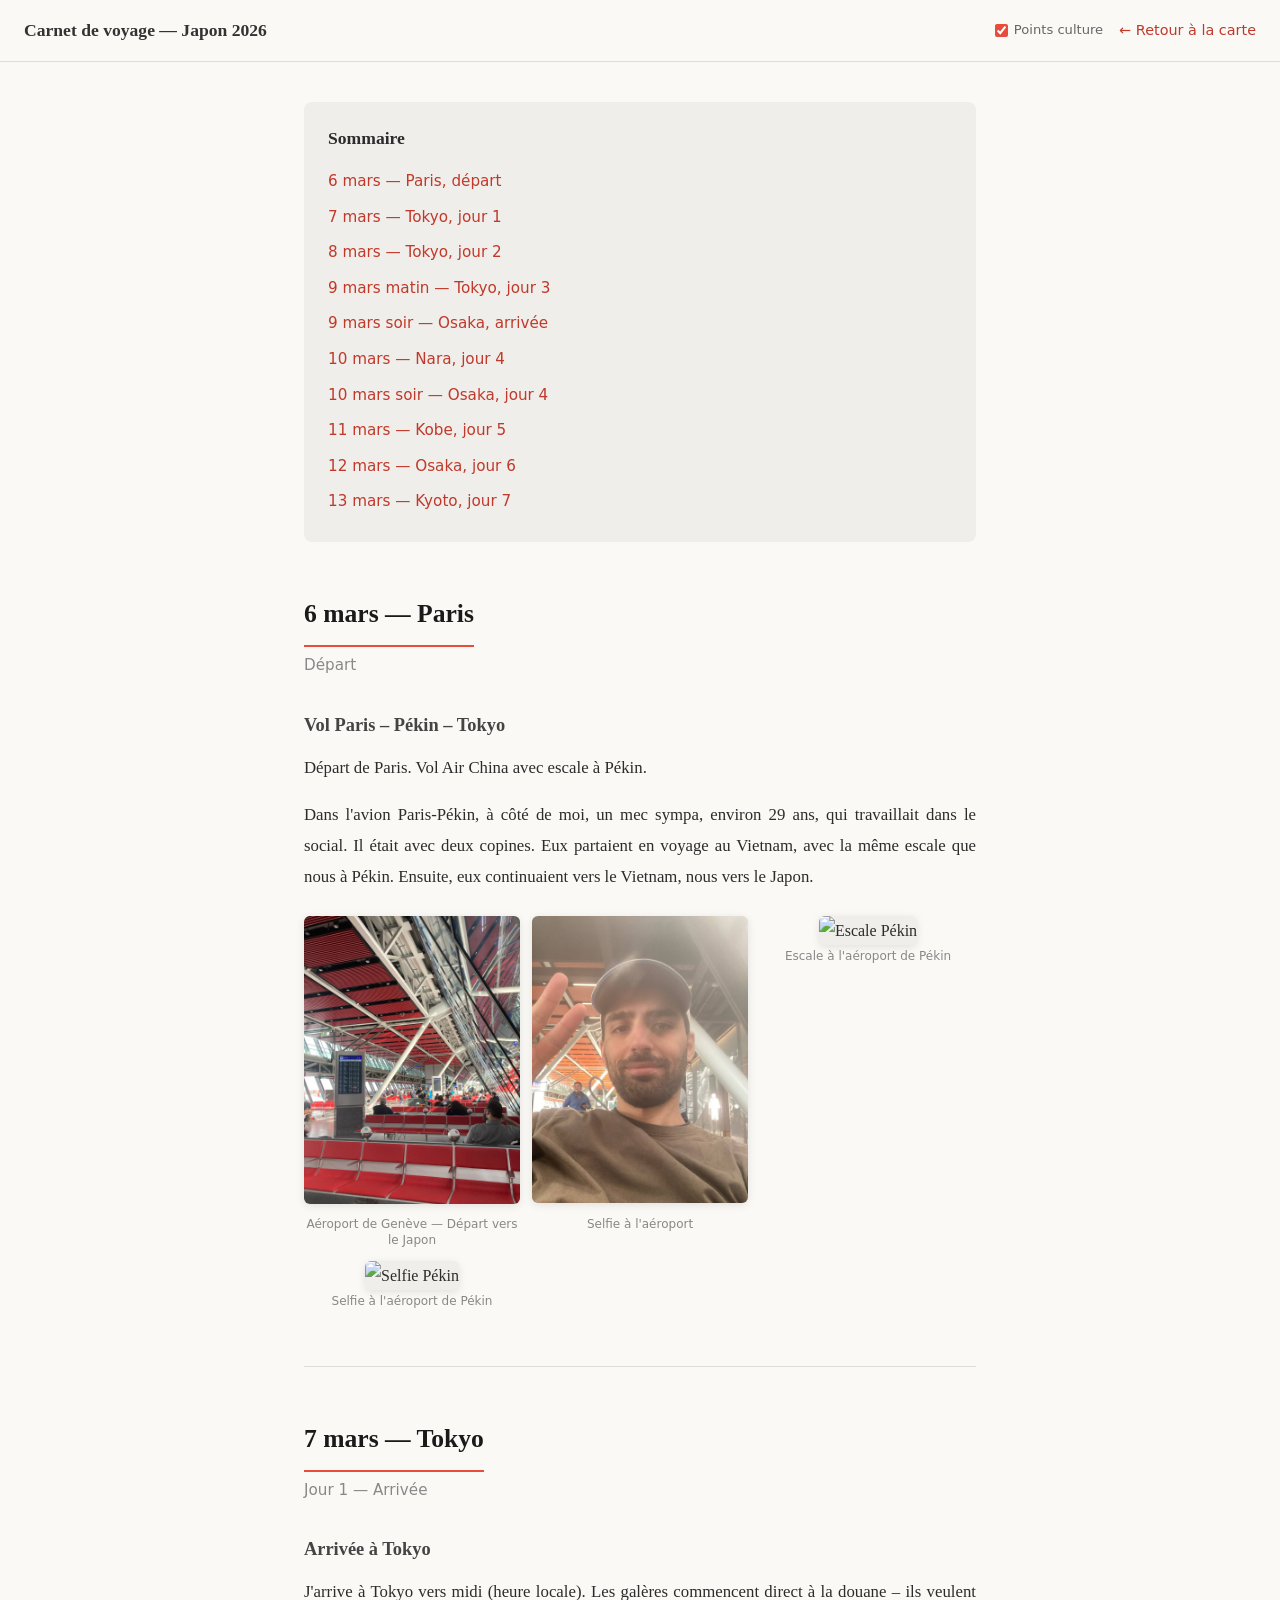
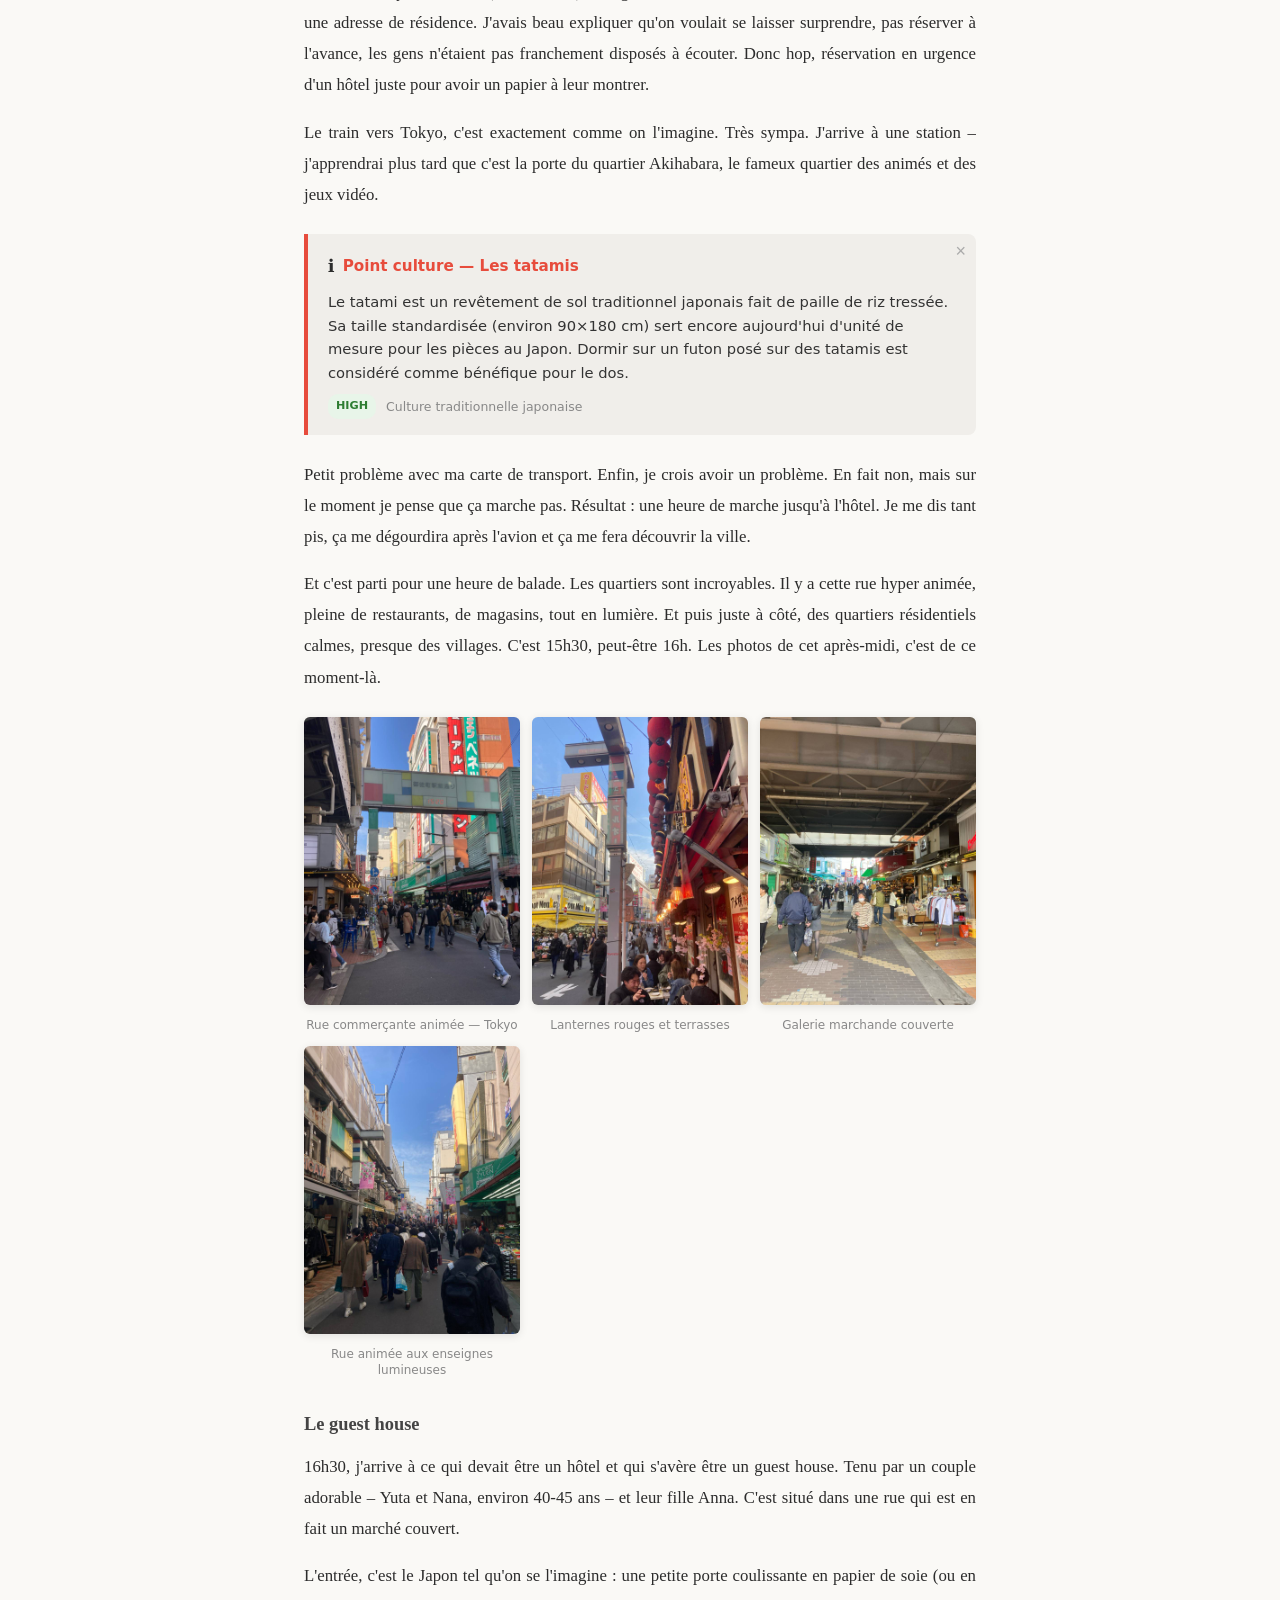
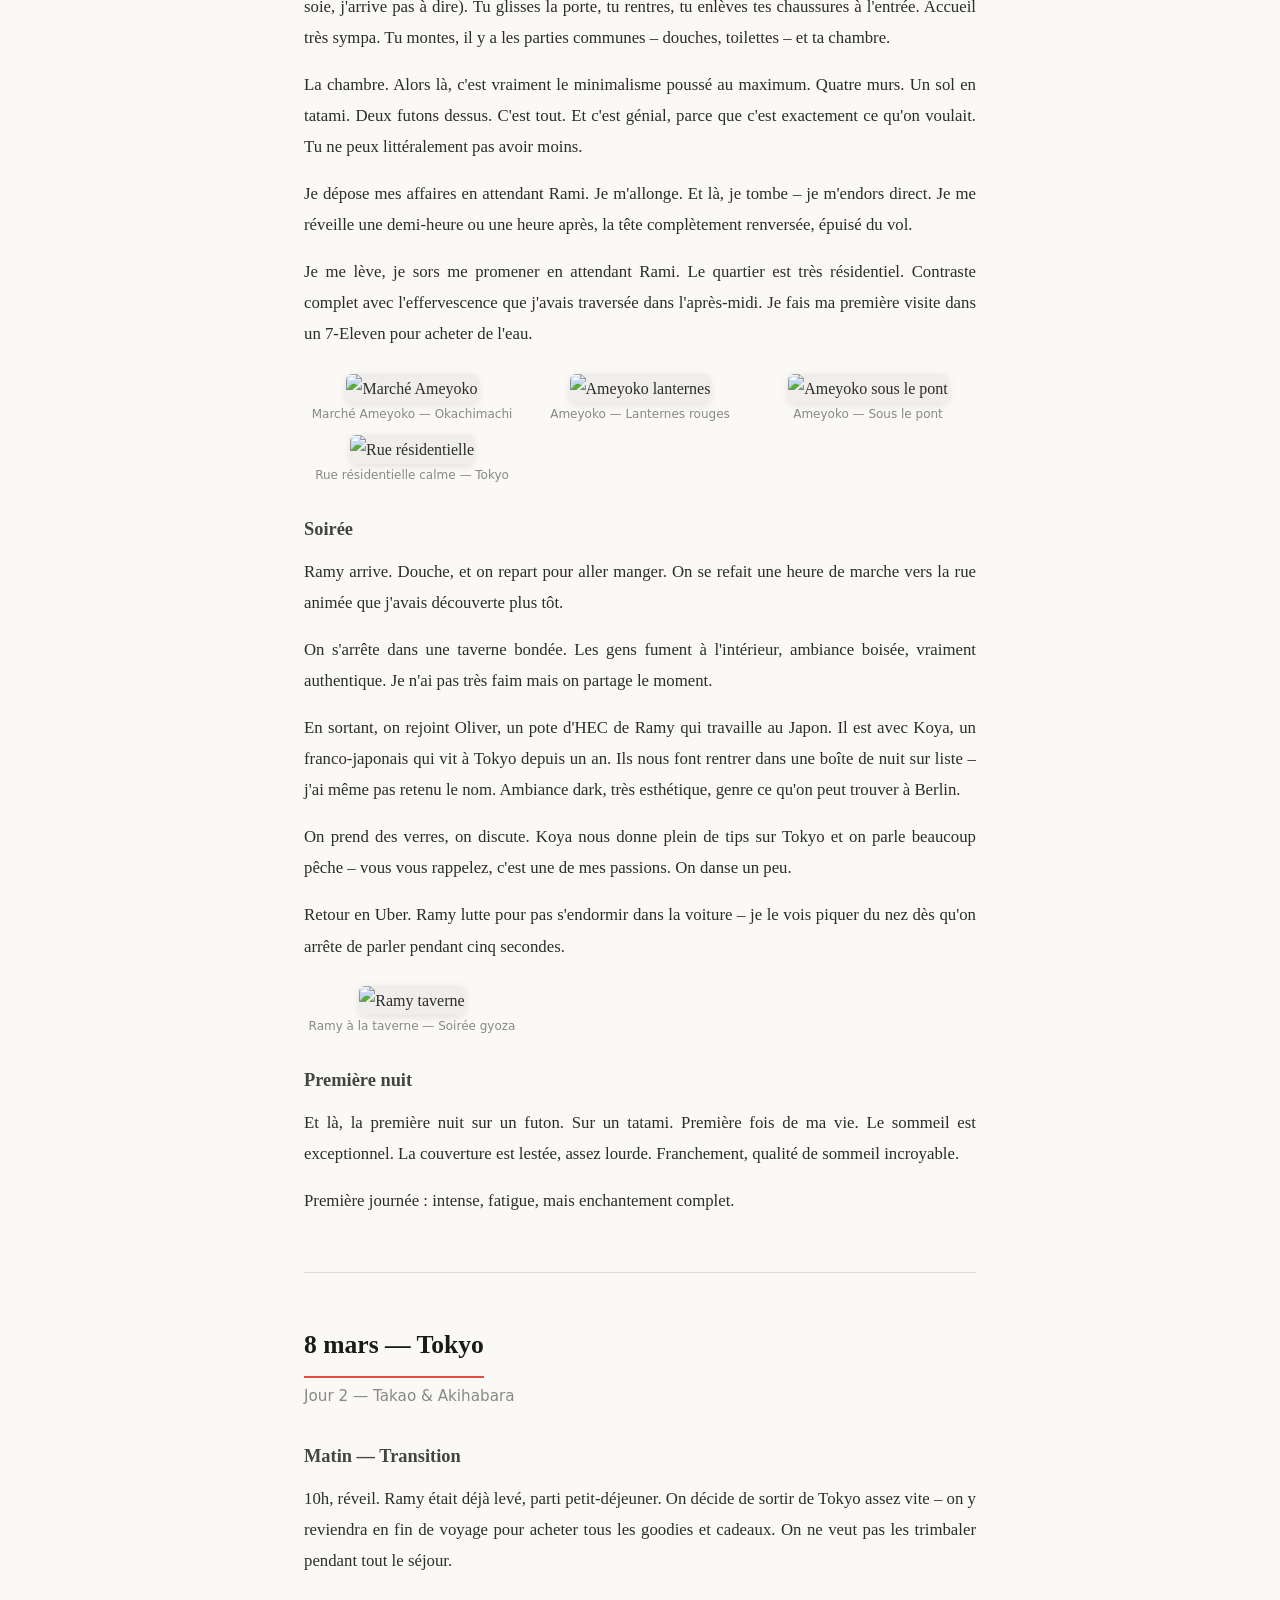
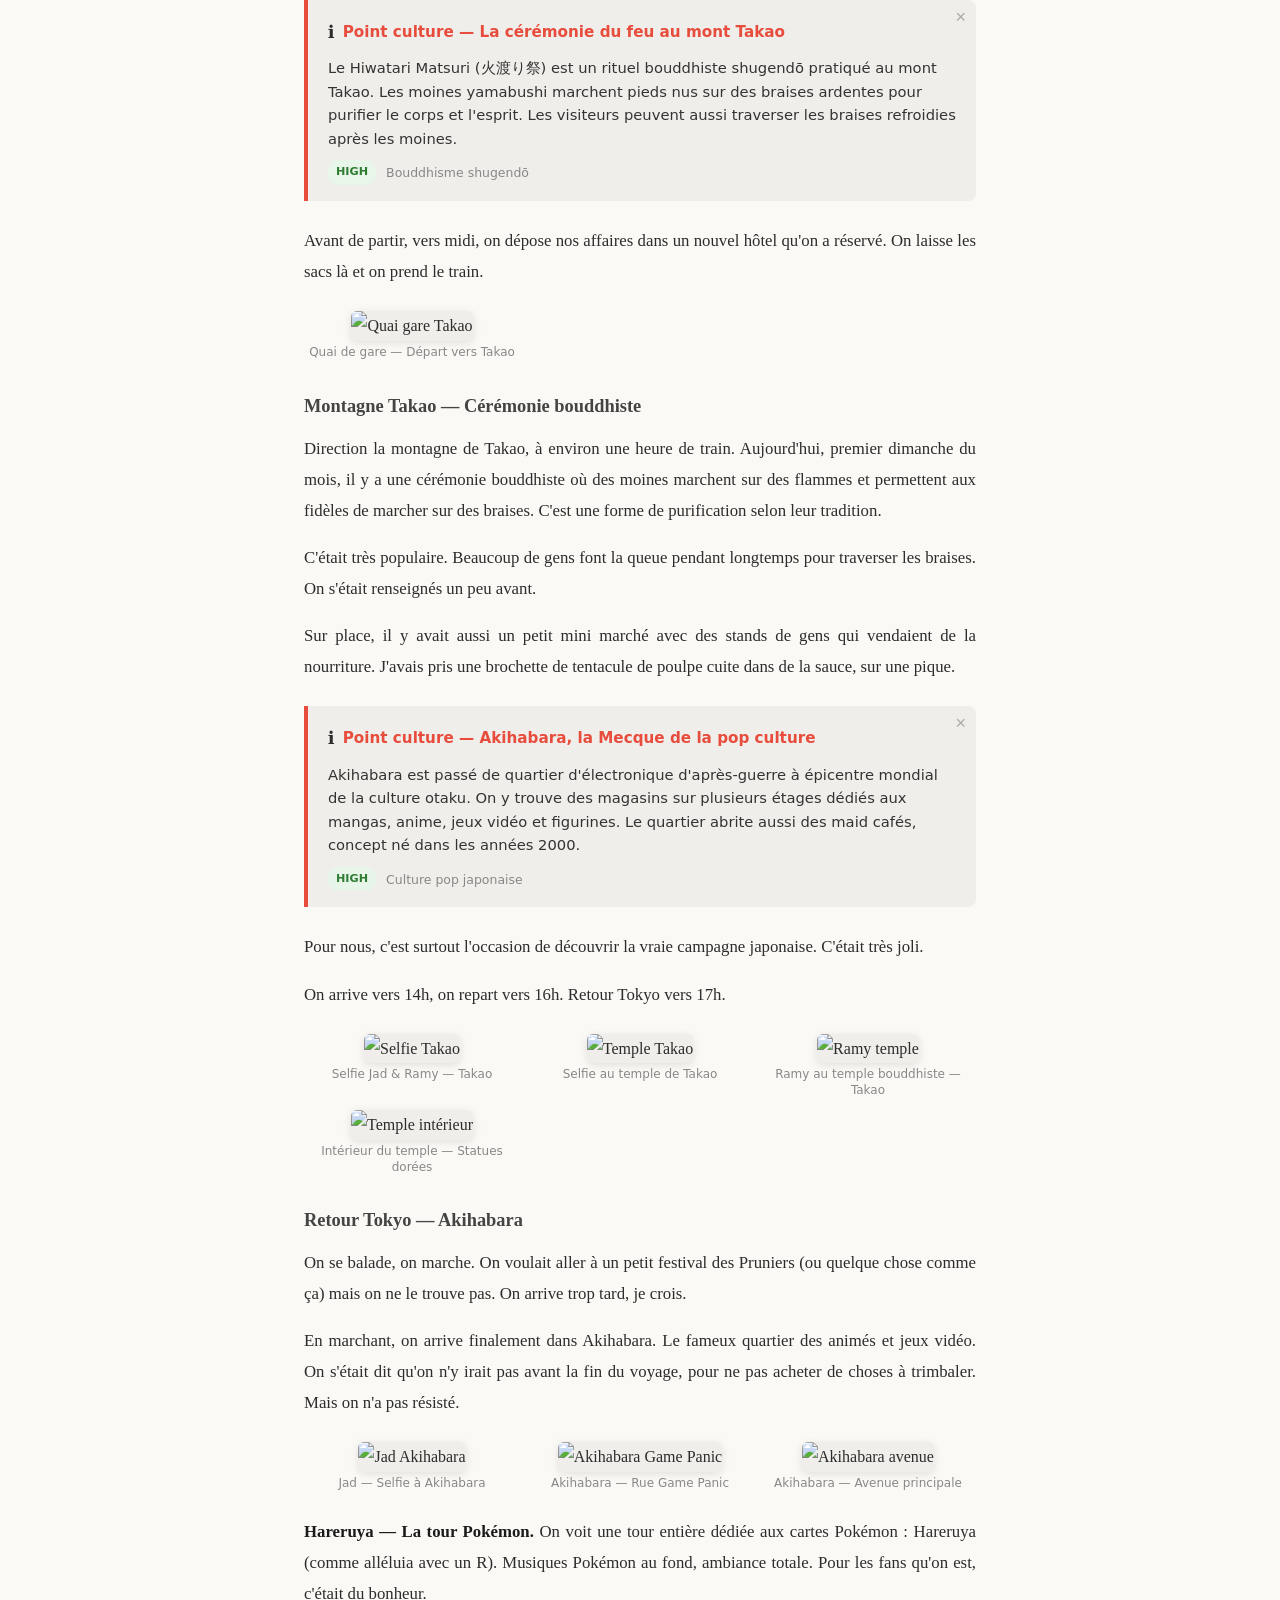
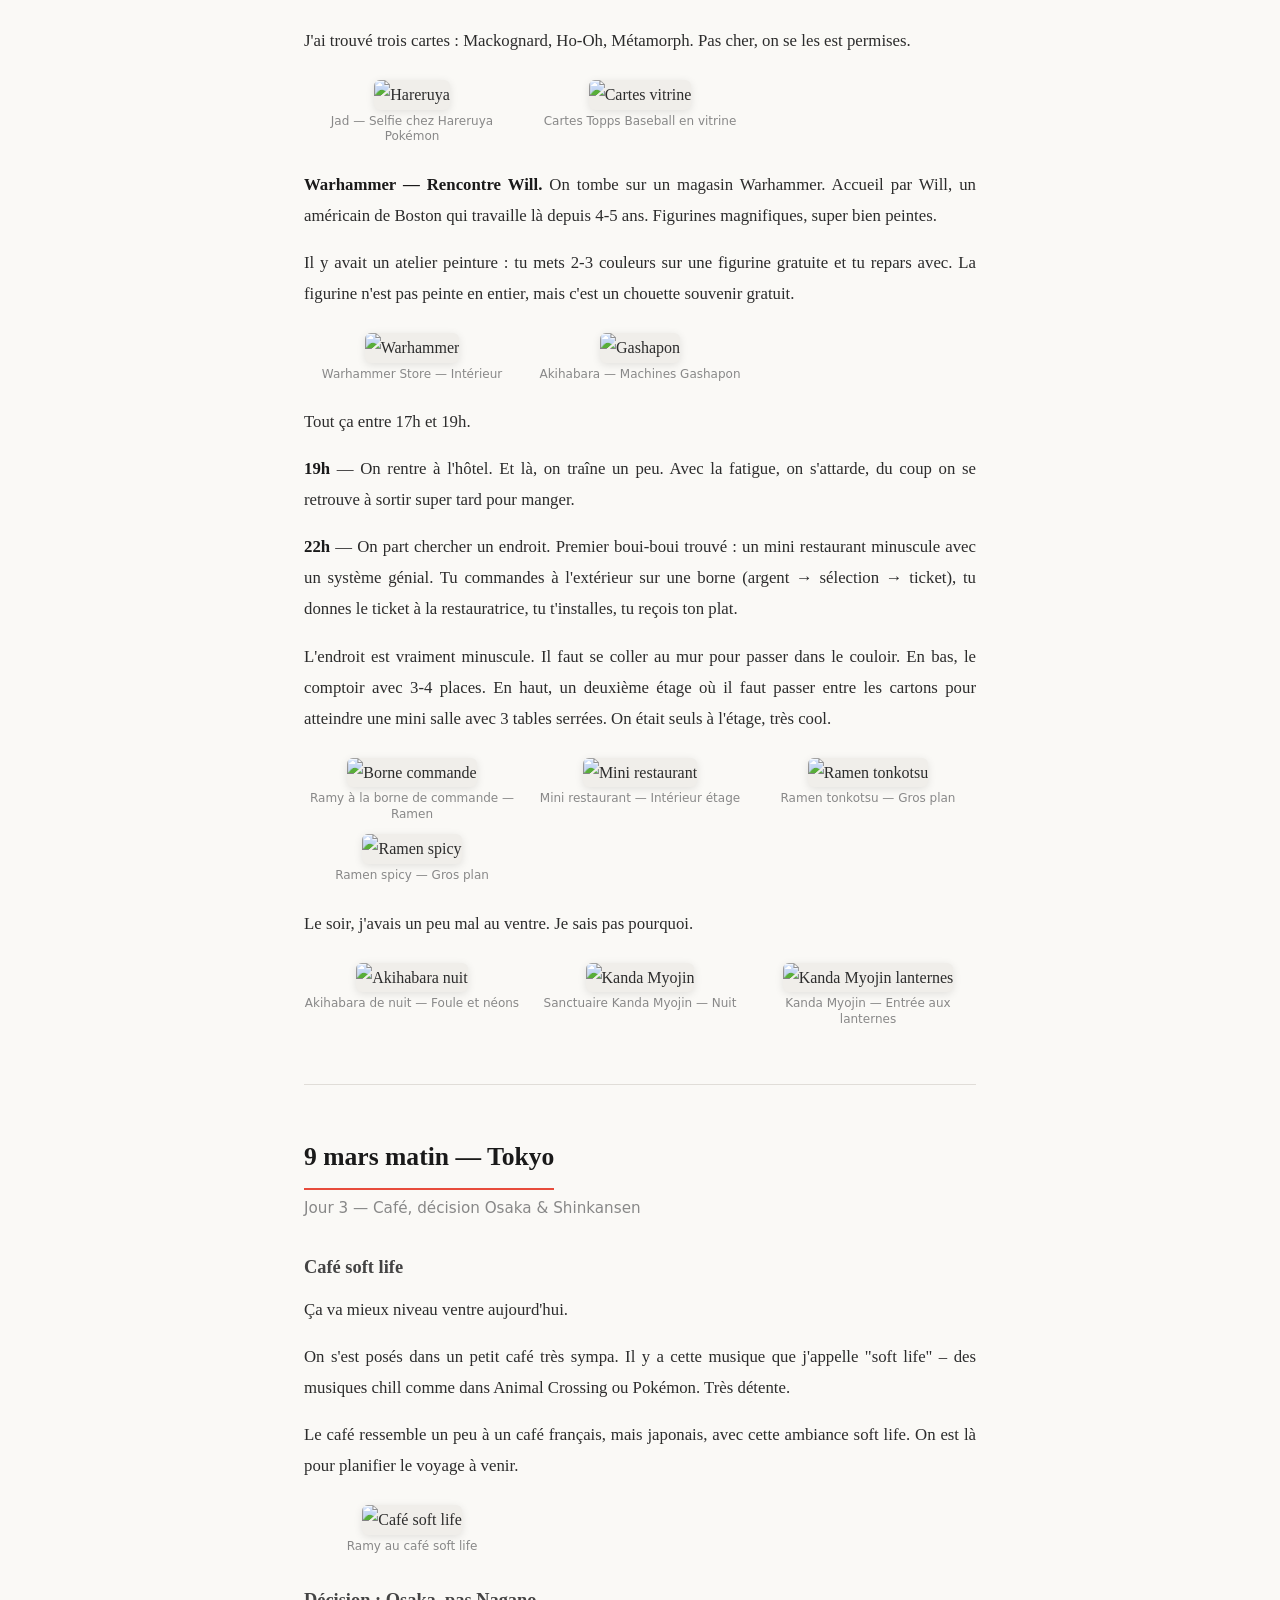
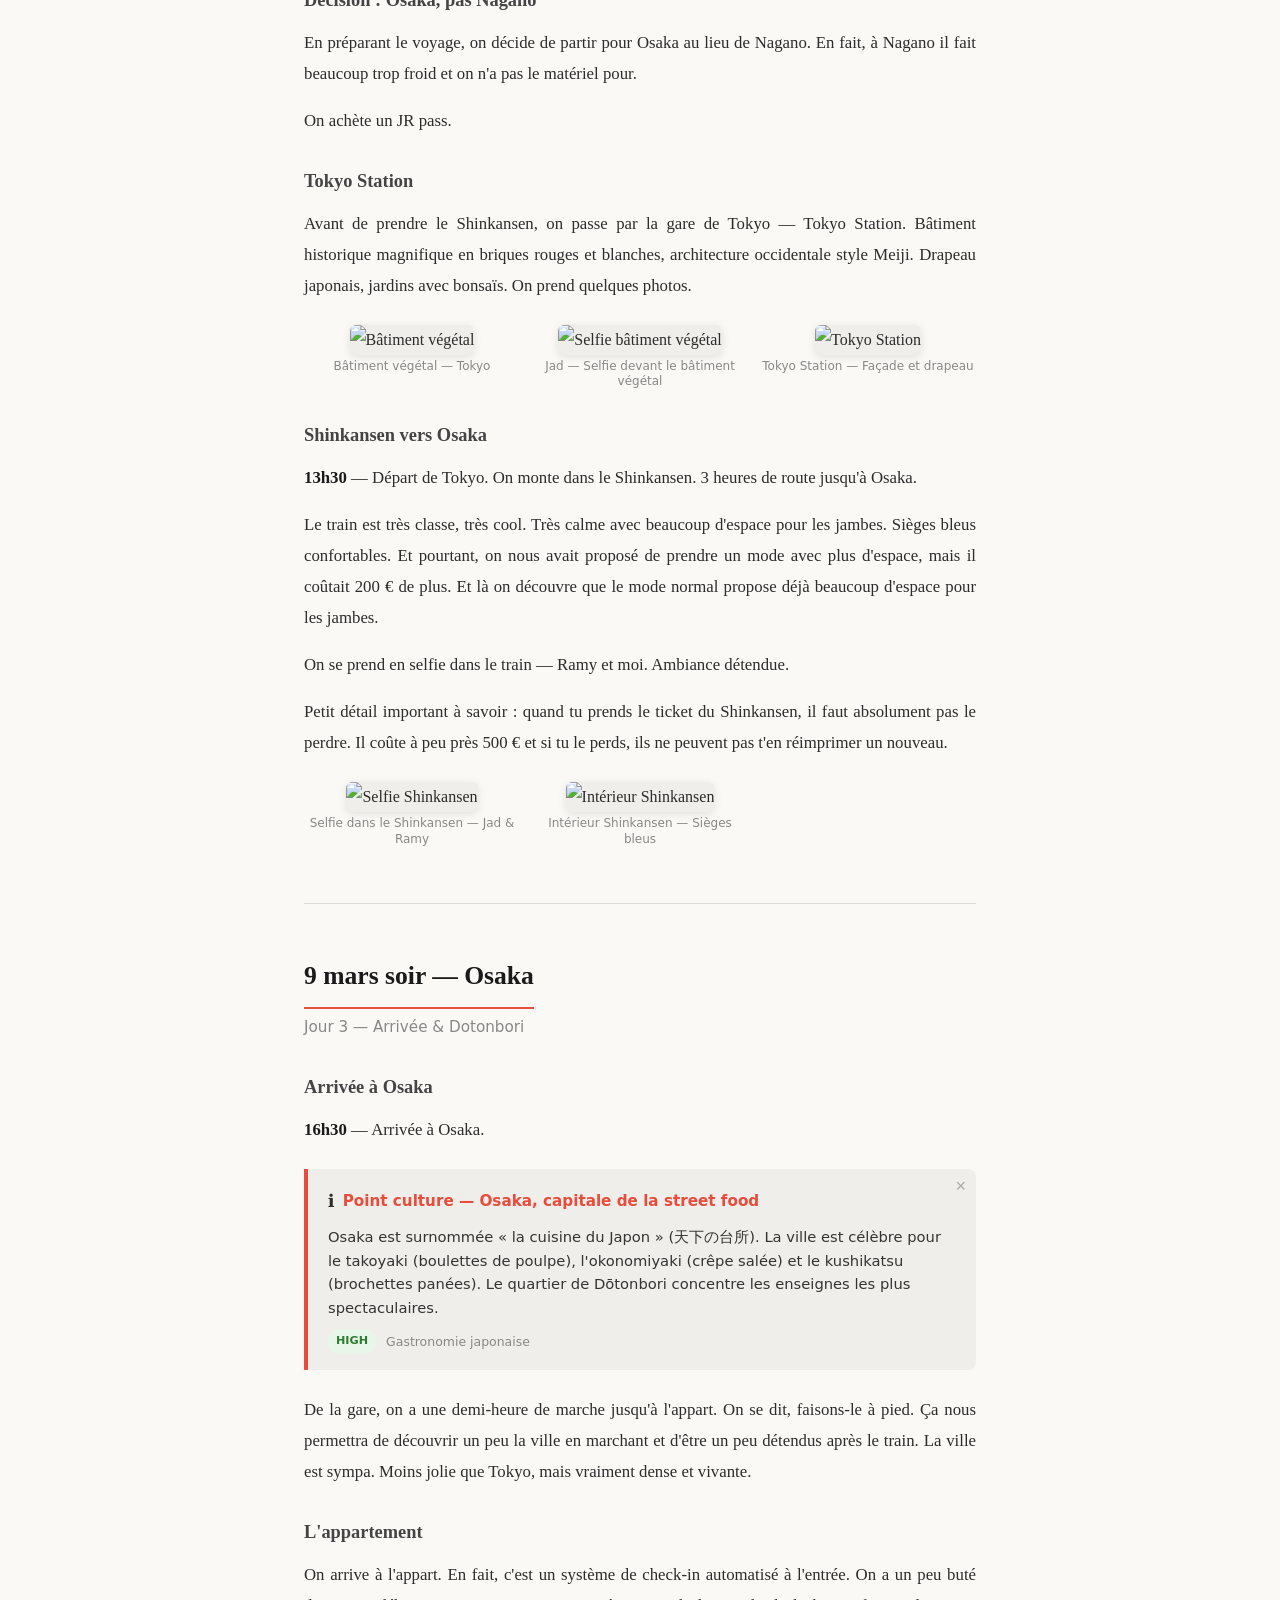
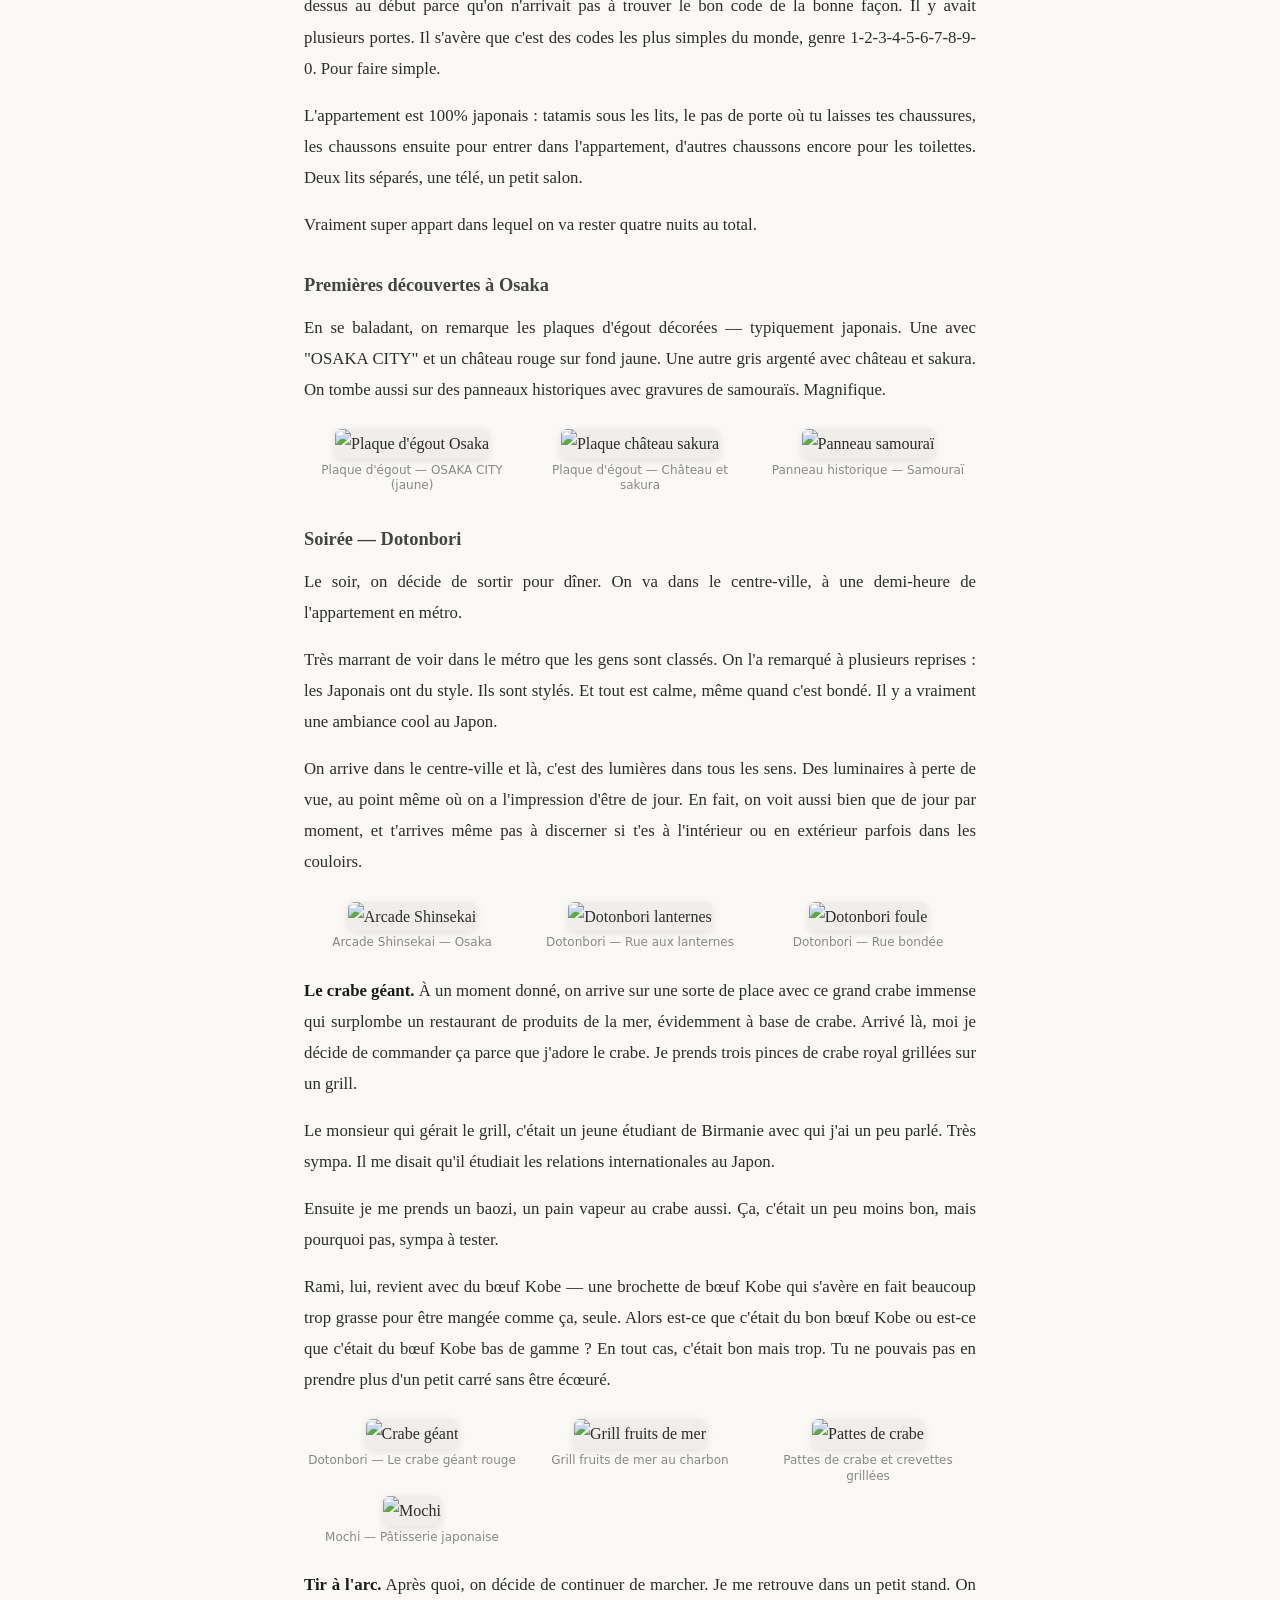
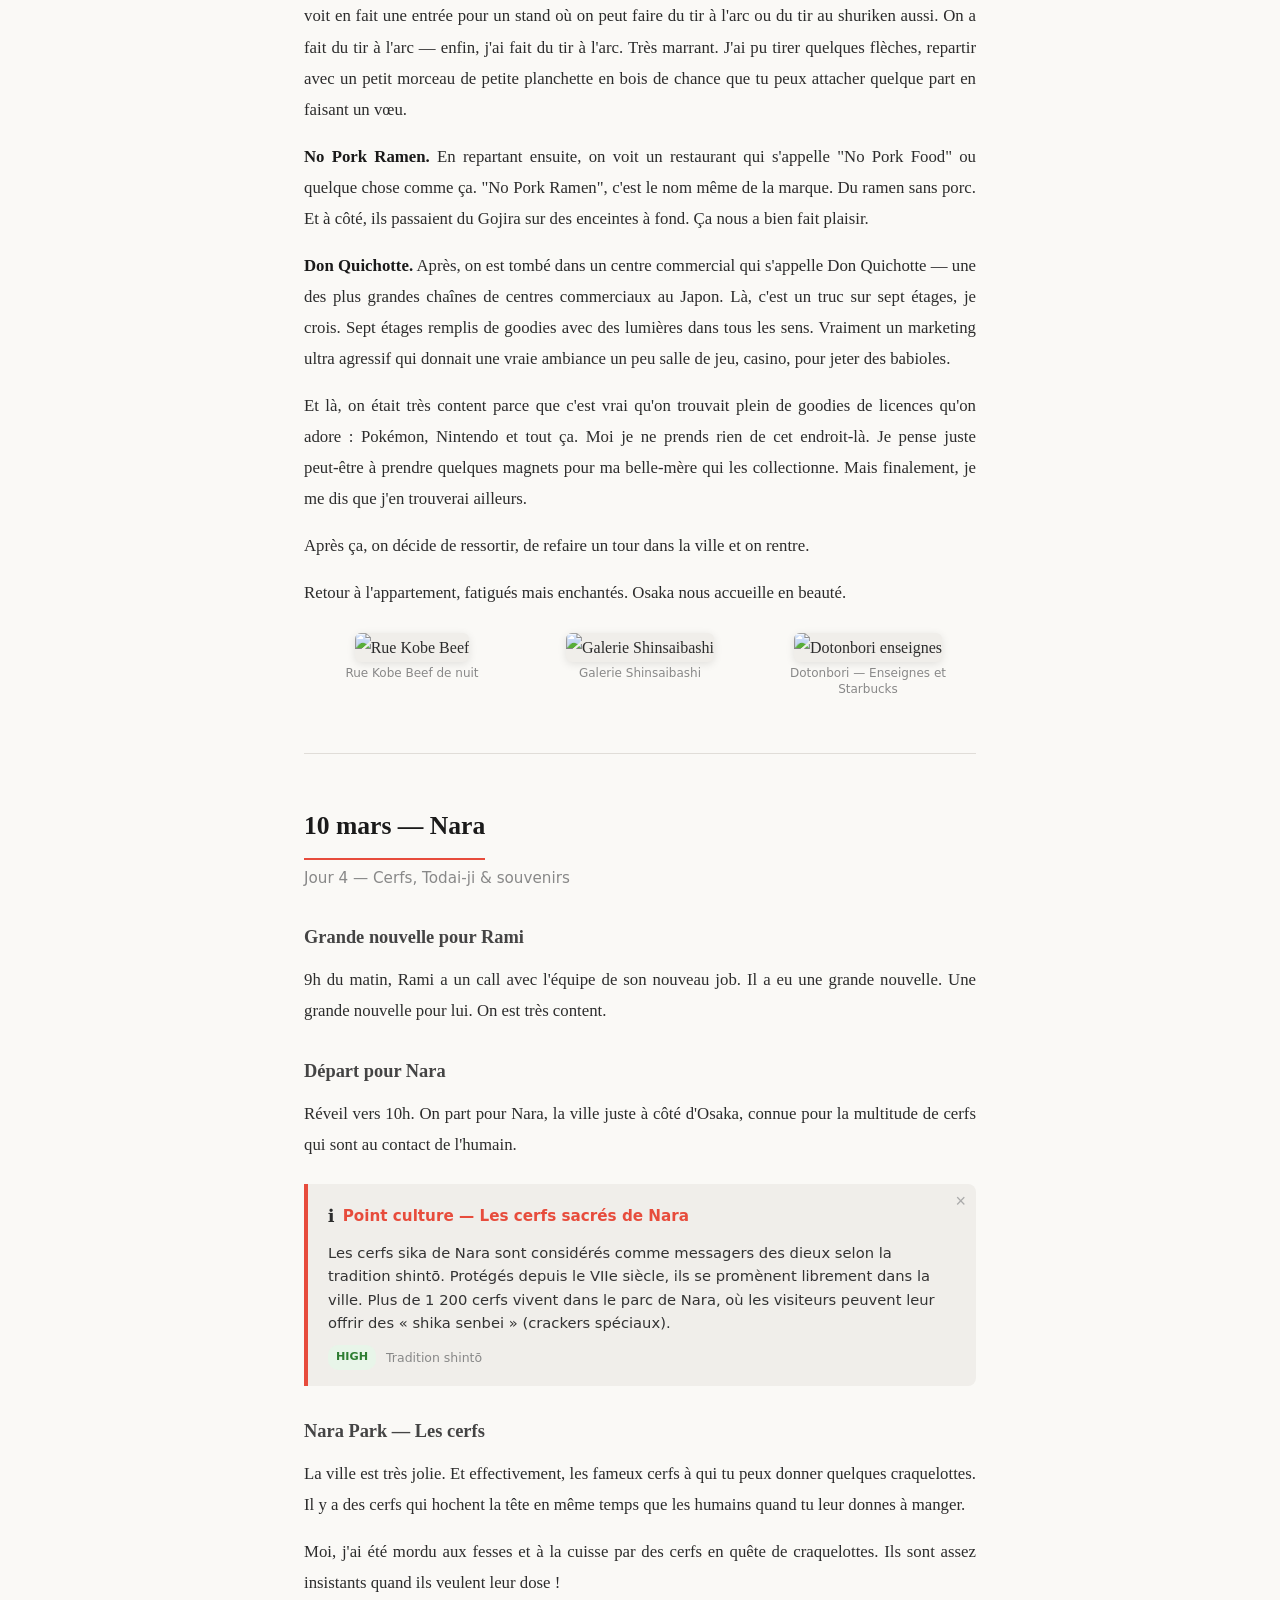
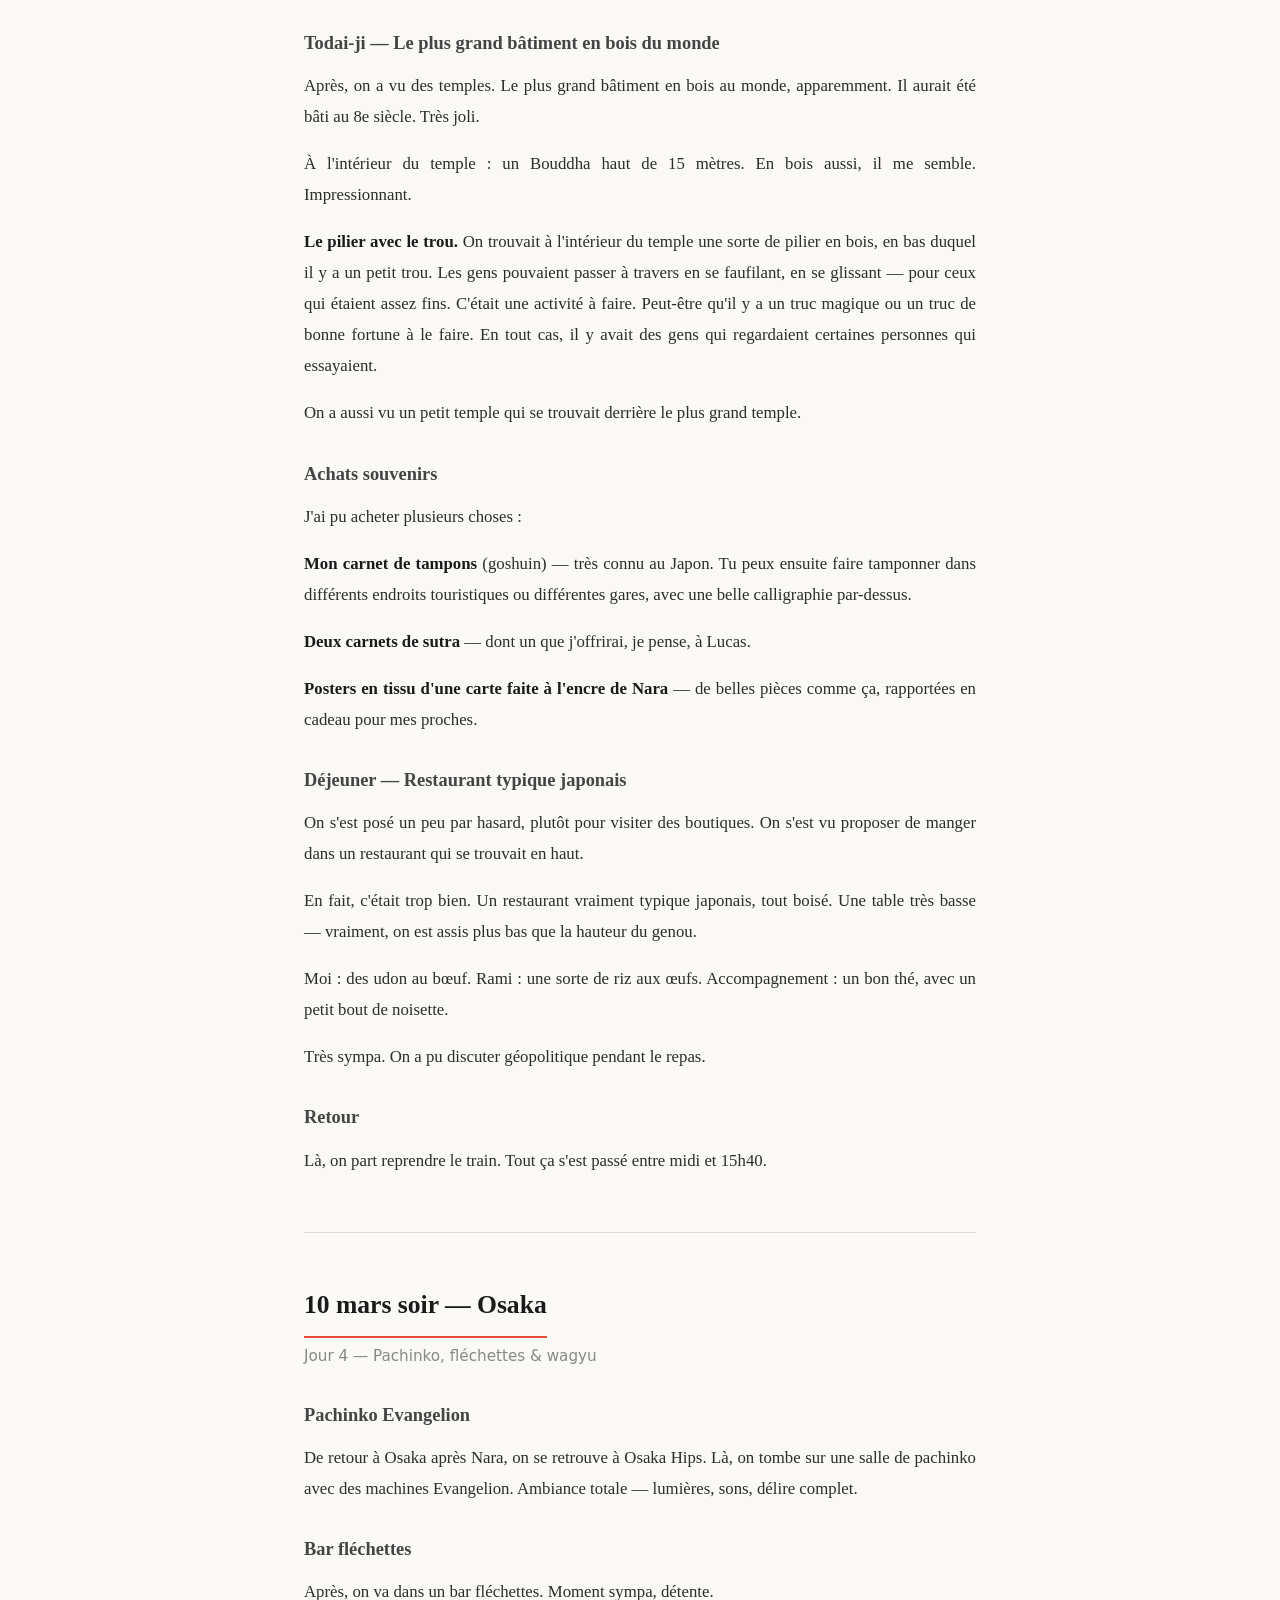
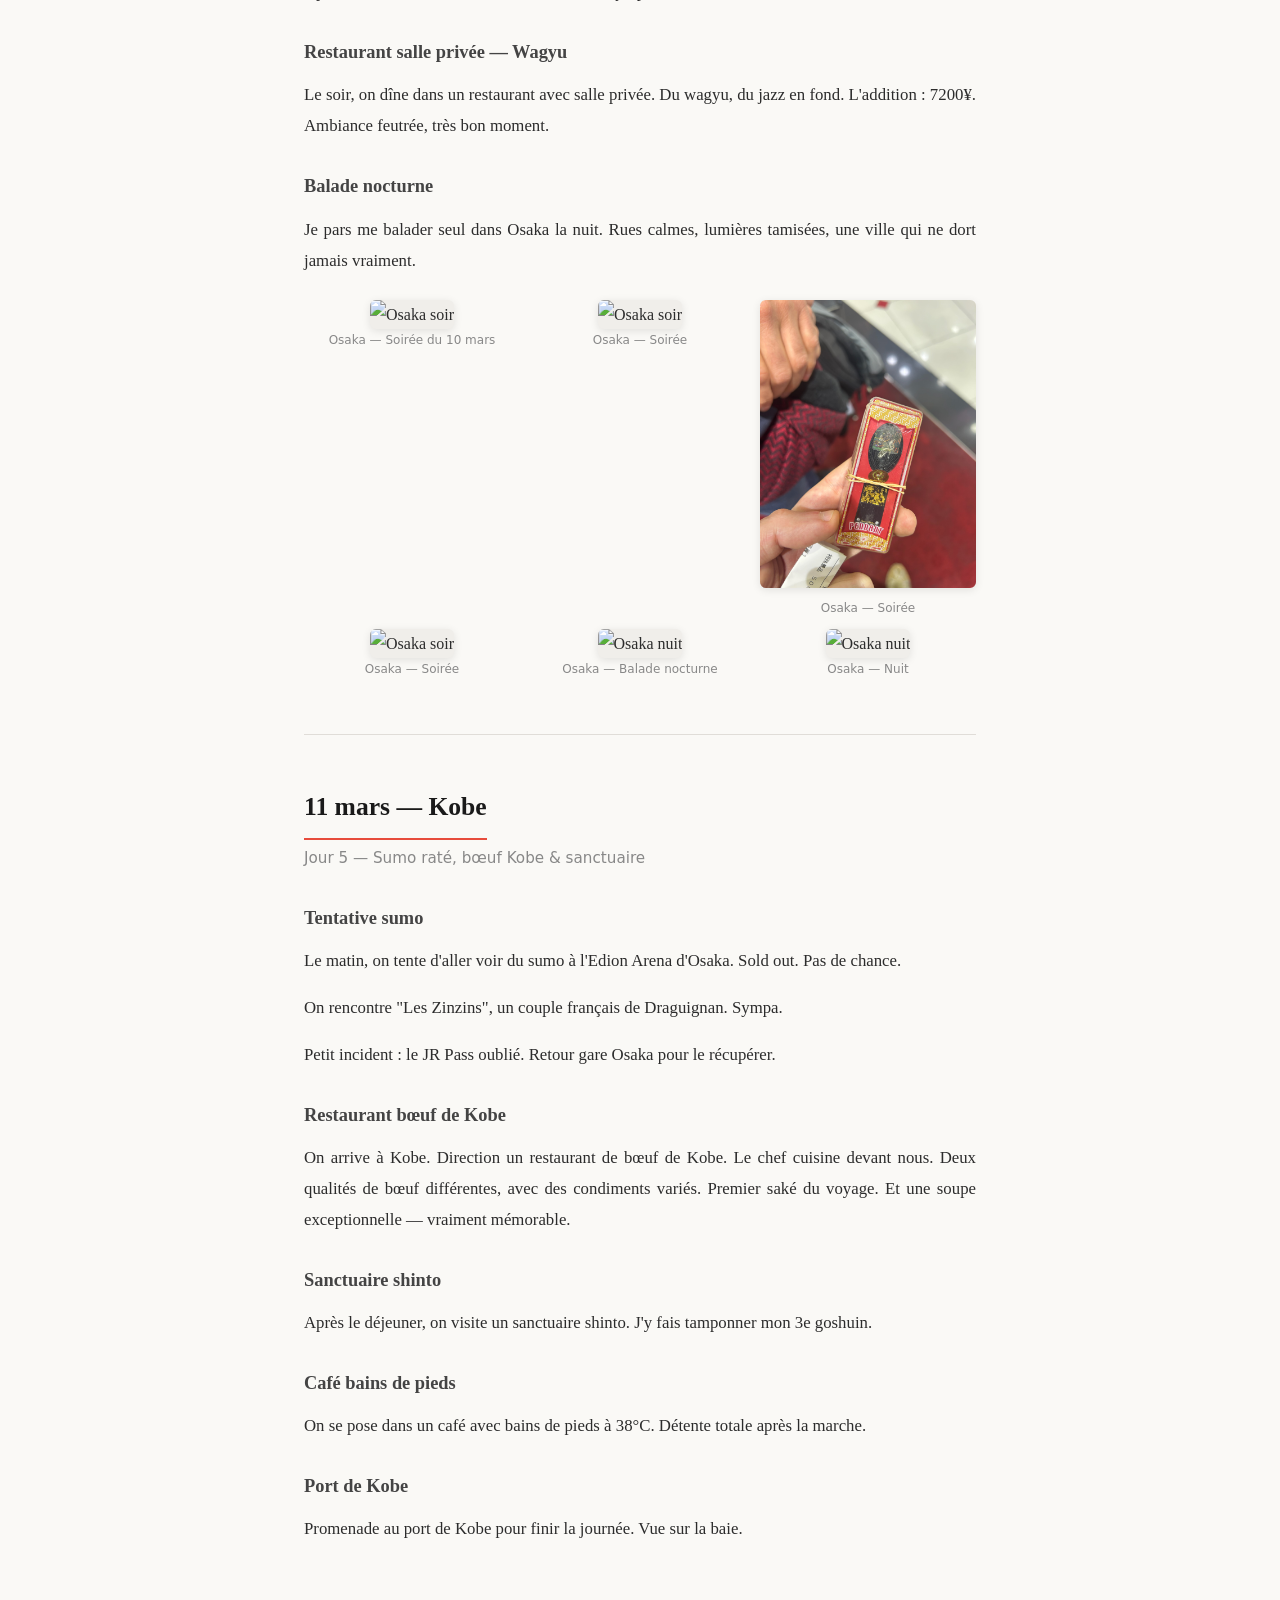
==== journal.html @ 0fc1a830 "update carte - jours 6-7 (Osaka château, Kyoto)" ====
<!DOCTYPE html>
<html lang="fr">
<head>
  <meta charset="UTF-8">
  <meta name="viewport" content="width=device-width, initial-scale=1.0">
  <title>Récit complet — Japon 2026</title>
  <link rel="stylesheet" href="journal.css" />
</head>
<body>

  <header class="journal-header">
    <h1>Carnet de voyage — Japon 2026</h1>
    <div style="display:flex;align-items:center;gap:16px;">
      <label class="culture-toggle">
        <input type="checkbox" id="culture-toggle" checked>
        Points culture
      </label>
      <a href="index.html">&larr; Retour à la carte</a>
    </div>
  </header>

  <main class="journal-main">

    <nav class="journal-toc">
      <h2>Sommaire</h2>
      <ul>
        <li><a href="#jour-0-paris">6 mars — Paris, départ</a></li>
        <li><a href="#jour-1-tokyo">7 mars — Tokyo, jour 1</a></li>
        <li><a href="#jour-2-tokyo">8 mars — Tokyo, jour 2</a></li>
        <li><a href="#jour-3-matin-tokyo">9 mars matin — Tokyo, jour 3</a></li>
        <li><a href="#jour-3-soir-osaka">9 mars soir — Osaka, arrivée</a></li>
        <li><a href="#jour-4-nara">10 mars — Nara, jour 4</a></li>
        <li><a href="#jour-4-soir-osaka">10 mars soir — Osaka, jour 4</a></li>
        <li><a href="#jour-5-kobe">11 mars — Kobe, jour 5</a></li>
        <li><a href="#jour-6-osaka">12 mars — Osaka, jour 6</a></li>
        <li><a href="#jour-7-kyoto">13 mars — Kyoto, jour 7</a></li>
      </ul>
    </nav>

    <!-- JOUR 0 — PARIS -->
    <section id="jour-0-paris" class="journal-section">
      <h2>6 mars — Paris</h2>
      <p class="section-subtitle">Départ</p>

      <h3>Vol Paris – Pékin – Tokyo</h3>
      <p>Départ de Paris. Vol Air China avec escale à Pékin.</p>
      <p>Dans l'avion Paris-Pékin, à côté de moi, un mec sympa, environ 29 ans, qui travaillait dans le social. Il était avec deux copines. Eux partaient en voyage au Vietnam, avec la même escale que nous à Pékin. Ensuite, eux continuaient vers le Vietnam, nous vers le Japon.</p>
      <div class="photo-grid">

      <figure class="journal-photo">
        <img src="photos/2026-03-06_10h10_aeroport-geneve-depart.jpg" alt="Aéroport de Genève — Départ">
        <figcaption>Aéroport de Genève — Départ vers le Japon</figcaption>
      </figure>
      <figure class="journal-photo">
        <img src="photos/2026-03-06_10h11_selfie-aeroport.jpg" alt="Selfie aéroport">
        <figcaption>Selfie à l'aéroport</figcaption>
      </figure>
      <figure class="journal-photo">
        <img src="photos/2026-03-06_15h00_aeroport-escale-pekin.jpg" alt="Escale Pékin">
        <figcaption>Escale à l'aéroport de Pékin</figcaption>
      </figure>
      <figure class="journal-photo">
        <img src="photos/2026-03-06_15h01_selfie-aeroport-pekin.jpg" alt="Selfie Pékin">
        <figcaption>Selfie à l'aéroport de Pékin</figcaption>
      </figure>
      </div>
    </section>

    <hr class="journal-separator">

    <!-- JOUR 1 — TOKYO -->
    <section id="jour-1-tokyo" class="journal-section">
      <h2>7 mars — Tokyo</h2>
      <p class="section-subtitle">Jour 1 — Arrivée</p>

      <h3>Arrivée à Tokyo</h3>
      <p>J'arrive à Tokyo vers midi (heure locale). Les galères commencent direct à la douane – ils veulent une adresse de résidence. J'avais beau expliquer qu'on voulait se laisser surprendre, pas réserver à l'avance, les gens n'étaient pas franchement disposés à écouter. Donc hop, réservation en urgence d'un hôtel juste pour avoir un papier à leur montrer.</p>
      <p>Le train vers Tokyo, c'est exactement comme on l'imagine. Très sympa. J'arrive à une station – j'apprendrai plus tard que c'est la porte du quartier Akihabara, le fameux quartier des animés et des jeux vidéo.</p>
      <p>Petit problème avec ma carte de transport. Enfin, je crois avoir un problème. En fait non, mais sur le moment je pense que ça marche pas. Résultat : une heure de marche jusqu'à l'hôtel. Je me dis tant pis, ça me dégourdira après l'avion et ça me fera découvrir la ville.</p>
      <p>Et c'est parti pour une heure de balade. Les quartiers sont incroyables. Il y a cette rue hyper animée, pleine de restaurants, de magasins, tout en lumière. Et puis juste à côté, des quartiers résidentiels calmes, presque des villages. C'est 15h30, peut-être 16h. Les photos de cet après-midi, c'est de ce moment-là.</p>
      <div class="photo-grid">

      <figure class="journal-photo">
        <img src="photos/2026-03-07_14h00_rue-commercante-tokyo.jpg" alt="Rue commerçante Tokyo">
        <figcaption>Rue commerçante animée — Tokyo</figcaption>
      </figure>
      <figure class="journal-photo">
        <img src="photos/2026-03-07_14h01_lanternes-rouges-terrasses.jpg" alt="Lanternes rouges">
        <figcaption>Lanternes rouges et terrasses</figcaption>
      </figure>
      <figure class="journal-photo">
        <img src="photos/2026-03-07_14h02_galerie-marchande-couverte.jpg" alt="Galerie marchande">
        <figcaption>Galerie marchande couverte</figcaption>
      </figure>
      <figure class="journal-photo">
        <img src="photos/2026-03-07_14h03_rue-animee-enseignes.jpg" alt="Enseignes lumineuses">
        <figcaption>Rue animée aux enseignes lumineuses</figcaption>
      </figure>
      </div>

      <h3>Le guest house</h3>
      <p>16h30, j'arrive à ce qui devait être un hôtel et qui s'avère être un guest house. Tenu par un couple adorable – Yuta et Nana, environ 40-45 ans – et leur fille Anna. C'est situé dans une rue qui est en fait un marché couvert.</p>
      <p>L'entrée, c'est le Japon tel qu'on se l'imagine : une petite porte coulissante en papier de soie (ou en soie, j'arrive pas à dire). Tu glisses la porte, tu rentres, tu enlèves tes chaussures à l'entrée. Accueil très sympa. Tu montes, il y a les parties communes – douches, toilettes – et ta chambre.</p>
      <p>La chambre. Alors là, c'est vraiment le minimalisme poussé au maximum. Quatre murs. Un sol en tatami. Deux futons dessus. C'est tout. Et c'est génial, parce que c'est exactement ce qu'on voulait. Tu ne peux littéralement pas avoir moins.</p>
      <p>Je dépose mes affaires en attendant Rami. Je m'allonge. Et là, je tombe – je m'endors direct. Je me réveille une demi-heure ou une heure après, la tête complètement renversée, épuisé du vol.</p>
      <p>Je me lève, je sors me promener en attendant Rami. Le quartier est très résidentiel. Contraste complet avec l'effervescence que j'avais traversée dans l'après-midi. Je fais ma première visite dans un 7-Eleven pour acheter de l'eau.</p>
      <div class="photo-grid">

      <figure class="journal-photo">
        <img src="photos/2026-03-07_15h30_okachimachi-marche-ameyoko.jpg" alt="Marché Ameyoko">
        <figcaption>Marché Ameyoko — Okachimachi</figcaption>
      </figure>
      <figure class="journal-photo">
        <img src="photos/2026-03-07_15h35_ameyoko-lanternes-rouges.jpg" alt="Ameyoko lanternes">
        <figcaption>Ameyoko — Lanternes rouges</figcaption>
      </figure>
      <figure class="journal-photo">
        <img src="photos/2026-03-07_15h40_ameyoko-sous-le-pont.jpg" alt="Ameyoko sous le pont">
        <figcaption>Ameyoko — Sous le pont</figcaption>
      </figure>
      <figure class="journal-photo">
        <img src="photos/2026-03-07_16h00_rue-residentielle-calme-tokyo.jpg" alt="Rue résidentielle">
        <figcaption>Rue résidentielle calme — Tokyo</figcaption>
      </figure>
      </div>

      <h3>Soirée</h3>
      <p>Ramy arrive. Douche, et on repart pour aller manger. On se refait une heure de marche vers la rue animée que j'avais découverte plus tôt.</p>
      <p>On s'arrête dans une taverne bondée. Les gens fument à l'intérieur, ambiance boisée, vraiment authentique. Je n'ai pas très faim mais on partage le moment.</p>
      <p>En sortant, on rejoint Oliver, un pote d'HEC de Ramy qui travaille au Japon. Il est avec Koya, un franco-japonais qui vit à Tokyo depuis un an. Ils nous font rentrer dans une boîte de nuit sur liste – j'ai même pas retenu le nom. Ambiance dark, très esthétique, genre ce qu'on peut trouver à Berlin.</p>
      <p>On prend des verres, on discute. Koya nous donne plein de tips sur Tokyo et on parle beaucoup pêche – vous vous rappelez, c'est une de mes passions. On danse un peu.</p>
      <p>Retour en Uber. Ramy lutte pour pas s'endormir dans la voiture – je le vois piquer du nez dès qu'on arrête de parler pendant cinq secondes.</p>
      <div class="photo-grid">

      <figure class="journal-photo">
        <img src="photos/2026-03-07_20h00_ramy-gyoza-taverne-soir.jpg" alt="Ramy taverne">
        <figcaption>Ramy à la taverne — Soirée gyoza</figcaption>
      </figure>
      </div>

      <h3>Première nuit</h3>
      <p>Et là, la première nuit sur un futon. Sur un tatami. Première fois de ma vie. Le sommeil est exceptionnel. La couverture est lestée, assez lourde. Franchement, qualité de sommeil incroyable.</p>
      <p>Première journée : intense, fatigue, mais enchantement complet.</p>
    </section>

    <hr class="journal-separator">

    <!-- JOUR 2 — TOKYO -->
    <section id="jour-2-tokyo" class="journal-section">
      <h2>8 mars — Tokyo</h2>
      <p class="section-subtitle">Jour 2 — Takao &amp; Akihabara</p>

      <h3>Matin — Transition</h3>
      <p>10h, réveil. Ramy était déjà levé, parti petit-déjeuner. On décide de sortir de Tokyo assez vite – on y reviendra en fin de voyage pour acheter tous les goodies et cadeaux. On ne veut pas les trimbaler pendant tout le séjour.</p>
      <p>Avant de partir, vers midi, on dépose nos affaires dans un nouvel hôtel qu'on a réservé. On laisse les sacs là et on prend le train.</p>
      <div class="photo-grid">

      <figure class="journal-photo">
        <img src="photos/2026-03-08_01_quai-gare-depart-takao.jpg" alt="Quai gare Takao">
        <figcaption>Quai de gare — Départ vers Takao</figcaption>
      </figure>
      </div>

      <h3>Montagne Takao — Cérémonie bouddhiste</h3>
      <p>Direction la montagne de Takao, à environ une heure de train. Aujourd'hui, premier dimanche du mois, il y a une cérémonie bouddhiste où des moines marchent sur des flammes et permettent aux fidèles de marcher sur des braises. C'est une forme de purification selon leur tradition.</p>
      <p>C'était très populaire. Beaucoup de gens font la queue pendant longtemps pour traverser les braises. On s'était renseignés un peu avant.</p>
      <p>Sur place, il y avait aussi un petit mini marché avec des stands de gens qui vendaient de la nourriture. J'avais pris une brochette de tentacule de poulpe cuite dans de la sauce, sur une pique.</p>
      <p>Pour nous, c'est surtout l'occasion de découvrir la vraie campagne japonaise. C'était très joli.</p>
      <p>On arrive vers 14h, on repart vers 16h. Retour Tokyo vers 17h.</p>
      <div class="photo-grid">

      <figure class="journal-photo">
        <img src="photos/2026-03-08_03_selfie-jad-ramy-takao.jpg" alt="Selfie Takao">
        <figcaption>Selfie Jad &amp; Ramy — Takao</figcaption>
      </figure>
      <figure class="journal-photo">
        <img src="photos/2026-03-08_04_selfie-jad-ramy-temple-takao.jpg" alt="Temple Takao">
        <figcaption>Selfie au temple de Takao</figcaption>
      </figure>
      <figure class="journal-photo">
        <img src="photos/2026-03-08_05_ramy-temple-bouddhiste-takao.jpg" alt="Ramy temple">
        <figcaption>Ramy au temple bouddhiste — Takao</figcaption>
      </figure>
      <figure class="journal-photo">
        <img src="photos/2026-03-08_06_temple-bouddhiste-interieur-statues-dorees.jpg" alt="Temple intérieur">
        <figcaption>Intérieur du temple — Statues dorées</figcaption>
      </figure>
      </div>

      <h3>Retour Tokyo — Akihabara</h3>
      <p>On se balade, on marche. On voulait aller à un petit festival des Pruniers (ou quelque chose comme ça) mais on ne le trouve pas. On arrive trop tard, je crois.</p>
      <p>En marchant, on arrive finalement dans Akihabara. Le fameux quartier des animés et jeux vidéo. On s'était dit qu'on n'y irait pas avant la fin du voyage, pour ne pas acheter de choses à trimbaler. Mais on n'a pas résisté.</p>
      <div class="photo-grid">

      <figure class="journal-photo">
        <img src="photos/2026-03-08_07_jad-selfie-akihabara.jpg" alt="Jad Akihabara">
        <figcaption>Jad — Selfie à Akihabara</figcaption>
      </figure>
      <figure class="journal-photo">
        <img src="photos/2026-03-08_08_akihabara-rue-game-panic.jpg" alt="Akihabara Game Panic">
        <figcaption>Akihabara — Rue Game Panic</figcaption>
      </figure>
      <figure class="journal-photo">
        <img src="photos/2026-03-08_09_akihabara-avenue-principale.jpg" alt="Akihabara avenue">
        <figcaption>Akihabara — Avenue principale</figcaption>
      </figure>
      </div>

      <p><strong>Hareruya — La tour Pokémon.</strong> On voit une tour entière dédiée aux cartes Pokémon : Hareruya (comme alléluia avec un R). Musiques Pokémon au fond, ambiance totale. Pour les fans qu'on est, c'était du bonheur.</p>
      <p>J'ai trouvé trois cartes : Mackognard, Ho-Oh, Métamorph. Pas cher, on se les est permises.</p>
      <div class="photo-grid">

      <figure class="journal-photo">
        <img src="photos/2026-03-08_12_jad-selfie-hareruya-pokemon.jpg" alt="Hareruya">
        <figcaption>Jad — Selfie chez Hareruya Pokémon</figcaption>
      </figure>
      <figure class="journal-photo">
        <img src="photos/2026-03-08_13_cartes-topps-baseball-vitrine.jpg" alt="Cartes vitrine">
        <figcaption>Cartes Topps Baseball en vitrine</figcaption>
      </figure>
      </div>

      <p><strong>Warhammer — Rencontre Will.</strong> On tombe sur un magasin Warhammer. Accueil par Will, un américain de Boston qui travaille là depuis 4-5 ans. Figurines magnifiques, super bien peintes.</p>
      <p>Il y avait un atelier peinture : tu mets 2-3 couleurs sur une figurine gratuite et tu repars avec. La figurine n'est pas peinte en entier, mais c'est un chouette souvenir gratuit.</p>
      <div class="photo-grid">

      <figure class="journal-photo">
        <img src="photos/2026-03-08_15_warhammer-store-interieur.jpg" alt="Warhammer">
        <figcaption>Warhammer Store — Intérieur</figcaption>
      </figure>
      <figure class="journal-photo">
        <img src="photos/2026-03-08_16_akihabara-gashapon-machines.jpg" alt="Gashapon">
        <figcaption>Akihabara — Machines Gashapon</figcaption>
      </figure>
      </div>

      <p>Tout ça entre 17h et 19h.</p>
      <p><strong>19h</strong> — On rentre à l'hôtel. Et là, on traîne un peu. Avec la fatigue, on s'attarde, du coup on se retrouve à sortir super tard pour manger.</p>
      <p><strong>22h</strong> — On part chercher un endroit. Premier boui-boui trouvé : un mini restaurant minuscule avec un système génial. Tu commandes à l'extérieur sur une borne (argent → sélection → ticket), tu donnes le ticket à la restauratrice, tu t'installes, tu reçois ton plat.</p>
      <p>L'endroit est vraiment minuscule. Il faut se coller au mur pour passer dans le couloir. En bas, le comptoir avec 3-4 places. En haut, un deuxième étage où il faut passer entre les cartons pour atteindre une mini salle avec 3 tables serrées. On était seuls à l'étage, très cool.</p>
      <div class="photo-grid">

      <figure class="journal-photo">
        <img src="photos/2026-03-08_28_ramy-borne-commande-ramen.jpg" alt="Borne commande">
        <figcaption>Ramy à la borne de commande — Ramen</figcaption>
      </figure>
      <figure class="journal-photo">
        <img src="photos/2026-03-08_29_mini-restaurant-interieur-etage.jpg" alt="Mini restaurant">
        <figcaption>Mini restaurant — Intérieur étage</figcaption>
      </figure>
      <figure class="journal-photo">
        <img src="photos/2026-03-08_32_ramen-tonkotsu-closeup.jpg" alt="Ramen tonkotsu">
        <figcaption>Ramen tonkotsu — Gros plan</figcaption>
      </figure>
      <figure class="journal-photo">
        <img src="photos/2026-03-08_33_ramen-spicy-closeup.jpg" alt="Ramen spicy">
        <figcaption>Ramen spicy — Gros plan</figcaption>
      </figure>
      </div>

      <p>Le soir, j'avais un peu mal au ventre. Je sais pas pourquoi.</p>
      <div class="photo-grid">

      <figure class="journal-photo">
        <img src="photos/2026-03-08_18_akihabara-nuit-anime-foule.jpg" alt="Akihabara nuit">
        <figcaption>Akihabara de nuit — Foule et néons</figcaption>
      </figure>
      <figure class="journal-photo">
        <img src="photos/2026-03-08_19_kanda-myojin-shrine-nuit.jpg" alt="Kanda Myojin">
        <figcaption>Sanctuaire Kanda Myojin — Nuit</figcaption>
      </figure>
      <figure class="journal-photo">
        <img src="photos/2026-03-08_22_kanda-myojin-entree-lanternes.jpg" alt="Kanda Myojin lanternes">
        <figcaption>Kanda Myojin — Entrée aux lanternes</figcaption>
      </figure>
      </div>
    </section>

    <hr class="journal-separator">

    <!-- JOUR 3 MATIN — TOKYO -->
    <section id="jour-3-matin-tokyo" class="journal-section">
      <h2>9 mars matin — Tokyo</h2>
      <p class="section-subtitle">Jour 3 — Café, décision Osaka &amp; Shinkansen</p>

      <h3>Café soft life</h3>
      <p>Ça va mieux niveau ventre aujourd'hui.</p>
      <p>On s'est posés dans un petit café très sympa. Il y a cette musique que j'appelle "soft life" – des musiques chill comme dans Animal Crossing ou Pokémon. Très détente.</p>
      <p>Le café ressemble un peu à un café français, mais japonais, avec cette ambiance soft life. On est là pour planifier le voyage à venir.</p>
      <div class="photo-grid">

      <figure class="journal-photo">
        <img src="photos/2026-03-09_01_ramy-cafe-soft-life-town.jpg" alt="Café soft life">
        <figcaption>Ramy au café soft life</figcaption>
      </figure>
      </div>

      <h3>Décision : Osaka, pas Nagano</h3>
      <p>En préparant le voyage, on décide de partir pour Osaka au lieu de Nagano. En fait, à Nagano il fait beaucoup trop froid et on n'a pas le matériel pour.</p>
      <p>On achète un JR pass.</p>

      <h3>Tokyo Station</h3>
      <p>Avant de prendre le Shinkansen, on passe par la gare de Tokyo — Tokyo Station. Bâtiment historique magnifique en briques rouges et blanches, architecture occidentale style Meiji. Drapeau japonais, jardins avec bonsaïs. On prend quelques photos.</p>
      <div class="photo-grid">

      <figure class="journal-photo">
        <img src="photos/2026-03-09_03_batiment-vegetal-tokyo.jpg" alt="Bâtiment végétal">
        <figcaption>Bâtiment végétal — Tokyo</figcaption>
      </figure>
      <figure class="journal-photo">
        <img src="photos/2026-03-09_05_jad-selfie-batiment-vegetal.jpg" alt="Selfie bâtiment végétal">
        <figcaption>Jad — Selfie devant le bâtiment végétal</figcaption>
      </figure>
      <figure class="journal-photo">
        <img src="photos/2026-03-09_10_tokyo-station-facade-drapeau.jpg" alt="Tokyo Station">
        <figcaption>Tokyo Station — Façade et drapeau</figcaption>
      </figure>
      </div>

      <h3>Shinkansen vers Osaka</h3>
      <p><strong>13h30</strong> — Départ de Tokyo. On monte dans le Shinkansen. 3 heures de route jusqu'à Osaka.</p>
      <p>Le train est très classe, très cool. Très calme avec beaucoup d'espace pour les jambes. Sièges bleus confortables. Et pourtant, on nous avait proposé de prendre un mode avec plus d'espace, mais il coûtait 200 € de plus. Et là on découvre que le mode normal propose déjà beaucoup d'espace pour les jambes.</p>
      <p>On se prend en selfie dans le train — Ramy et moi. Ambiance détendue.</p>
      <p>Petit détail important à savoir : quand tu prends le ticket du Shinkansen, il faut absolument pas le perdre. Il coûte à peu près 500 € et si tu le perds, ils ne peuvent pas t'en réimprimer un nouveau.</p>
      <div class="photo-grid">

      <figure class="journal-photo">
        <img src="photos/2026-03-09_12_selfie-shinkansen-jad-ramy.jpg" alt="Selfie Shinkansen">
        <figcaption>Selfie dans le Shinkansen — Jad &amp; Ramy</figcaption>
      </figure>
      <figure class="journal-photo">
        <img src="photos/2026-03-09_13_interieur-shinkansen-sieges-bleus.jpg" alt="Intérieur Shinkansen">
        <figcaption>Intérieur Shinkansen — Sièges bleus</figcaption>
      </figure>
      </div>
    </section>

    <hr class="journal-separator">

    <!-- JOUR 3 SOIR — OSAKA -->
    <section id="jour-3-soir-osaka" class="journal-section">
      <h2>9 mars soir — Osaka</h2>
      <p class="section-subtitle">Jour 3 — Arrivée &amp; Dotonbori</p>

      <h3>Arrivée à Osaka</h3>
      <p><strong>16h30</strong> — Arrivée à Osaka.</p>
      <p>De la gare, on a une demi-heure de marche jusqu'à l'appart. On se dit, faisons-le à pied. Ça nous permettra de découvrir un peu la ville en marchant et d'être un peu détendus après le train. La ville est sympa. Moins jolie que Tokyo, mais vraiment dense et vivante.</p>

      <h3>L'appartement</h3>
      <p>On arrive à l'appart. En fait, c'est un système de check-in automatisé à l'entrée. On a un peu buté dessus au début parce qu'on n'arrivait pas à trouver le bon code de la bonne façon. Il y avait plusieurs portes. Il s'avère que c'est des codes les plus simples du monde, genre 1-2-3-4-5-6-7-8-9-0. Pour faire simple.</p>
      <p>L'appartement est 100% japonais : tatamis sous les lits, le pas de porte où tu laisses tes chaussures, les chaussons ensuite pour entrer dans l'appartement, d'autres chaussons encore pour les toilettes. Deux lits séparés, une télé, un petit salon.</p>
      <p>Vraiment super appart dans lequel on va rester quatre nuits au total.</p>

      <h3>Premières découvertes à Osaka</h3>
      <p>En se baladant, on remarque les plaques d'égout décorées — typiquement japonais. Une avec "OSAKA CITY" et un château rouge sur fond jaune. Une autre gris argenté avec château et sakura. On tombe aussi sur des panneaux historiques avec gravures de samouraïs. Magnifique.</p>
      <div class="photo-grid">

      <figure class="journal-photo">
        <img src="photos/2026-03-09_14_plaque-egout-osaka-city-jaune.jpg" alt="Plaque d'égout Osaka">
        <figcaption>Plaque d'égout — OSAKA CITY (jaune)</figcaption>
      </figure>
      <figure class="journal-photo">
        <img src="photos/2026-03-09_15_plaque-egout-chateau-sakura.jpg" alt="Plaque château sakura">
        <figcaption>Plaque d'égout — Château et sakura</figcaption>
      </figure>
      <figure class="journal-photo">
        <img src="photos/2026-03-09_16_panneau-historique-samourai.jpg" alt="Panneau samouraï">
        <figcaption>Panneau historique — Samouraï</figcaption>
      </figure>
      </div>

      <h3>Soirée — Dotonbori</h3>
      <p>Le soir, on décide de sortir pour dîner. On va dans le centre-ville, à une demi-heure de l'appartement en métro.</p>
      <p>Très marrant de voir dans le métro que les gens sont classés. On l'a remarqué à plusieurs reprises : les Japonais ont du style. Ils sont stylés. Et tout est calme, même quand c'est bondé. Il y a vraiment une ambiance cool au Japon.</p>
      <p>On arrive dans le centre-ville et là, c'est des lumières dans tous les sens. Des luminaires à perte de vue, au point même où on a l'impression d'être de jour. En fait, on voit aussi bien que de jour par moment, et t'arrives même pas à discerner si t'es à l'intérieur ou en extérieur parfois dans les couloirs.</p>
      <div class="photo-grid">

      <figure class="journal-photo">
        <img src="photos/2026-03-09_18_arcade-shinsekai-osaka.jpg" alt="Arcade Shinsekai">
        <figcaption>Arcade Shinsekai — Osaka</figcaption>
      </figure>
      <figure class="journal-photo">
        <img src="photos/2026-03-09_19_dotonbori-rue-lanternes.jpg" alt="Dotonbori lanternes">
        <figcaption>Dotonbori — Rue aux lanternes</figcaption>
      </figure>
      <figure class="journal-photo">
        <img src="photos/2026-03-09_20_dotonbori-rue-foule.jpg" alt="Dotonbori foule">
        <figcaption>Dotonbori — Rue bondée</figcaption>
      </figure>
      </div>

      <p><strong>Le crabe géant.</strong> À un moment donné, on arrive sur une sorte de place avec ce grand crabe immense qui surplombe un restaurant de produits de la mer, évidemment à base de crabe. Arrivé là, moi je décide de commander ça parce que j'adore le crabe. Je prends trois pinces de crabe royal grillées sur un grill.</p>
      <p>Le monsieur qui gérait le grill, c'était un jeune étudiant de Birmanie avec qui j'ai un peu parlé. Très sympa. Il me disait qu'il étudiait les relations internationales au Japon.</p>
      <p>Ensuite je me prends un baozi, un pain vapeur au crabe aussi. Ça, c'était un peu moins bon, mais pourquoi pas, sympa à tester.</p>
      <p>Rami, lui, revient avec du bœuf Kobe — une brochette de bœuf Kobe qui s'avère en fait beaucoup trop grasse pour être mangée comme ça, seule. Alors est-ce que c'était du bon bœuf Kobe ou est-ce que c'était du bœuf Kobe bas de gamme ? En tout cas, c'était bon mais trop. Tu ne pouvais pas en prendre plus d'un petit carré sans être écœuré.</p>
      <div class="photo-grid">

      <figure class="journal-photo">
        <img src="photos/2026-03-09_24_dotonbori-crabe-geant-rouge.jpg" alt="Crabe géant">
        <figcaption>Dotonbori — Le crabe géant rouge</figcaption>
      </figure>
      <figure class="journal-photo">
        <img src="photos/2026-03-09_21_grill-fruits-mer-charbon.jpg" alt="Grill fruits de mer">
        <figcaption>Grill fruits de mer au charbon</figcaption>
      </figure>
      <figure class="journal-photo">
        <img src="photos/2026-03-09_23_pattes-crabe-crevettes-grillees.jpg" alt="Pattes de crabe">
        <figcaption>Pattes de crabe et crevettes grillées</figcaption>
      </figure>
      <figure class="journal-photo">
        <img src="photos/2026-03-09_22_mochi-patisserie-japonaise.jpg" alt="Mochi">
        <figcaption>Mochi — Pâtisserie japonaise</figcaption>
      </figure>
      </div>

      <p><strong>Tir à l'arc.</strong> Après quoi, on décide de continuer de marcher. Je me retrouve dans un petit stand. On voit en fait une entrée pour un stand où on peut faire du tir à l'arc ou du tir au shuriken aussi. On a fait du tir à l'arc — enfin, j'ai fait du tir à l'arc. Très marrant. J'ai pu tirer quelques flèches, repartir avec un petit morceau de petite planchette en bois de chance que tu peux attacher quelque part en faisant un vœu.</p>
      <p><strong>No Pork Ramen.</strong> En repartant ensuite, on voit un restaurant qui s'appelle "No Pork Food" ou quelque chose comme ça. "No Pork Ramen", c'est le nom même de la marque. Du ramen sans porc. Et à côté, ils passaient du Gojira sur des enceintes à fond. Ça nous a bien fait plaisir.</p>
      <p><strong>Don Quichotte.</strong> Après, on est tombé dans un centre commercial qui s'appelle Don Quichotte — une des plus grandes chaînes de centres commerciaux au Japon. Là, c'est un truc sur sept étages, je crois. Sept étages remplis de goodies avec des lumières dans tous les sens. Vraiment un marketing ultra agressif qui donnait une vraie ambiance un peu salle de jeu, casino, pour jeter des babioles.</p>
      <p>Et là, on était très content parce que c'est vrai qu'on trouvait plein de goodies de licences qu'on adore : Pokémon, Nintendo et tout ça. Moi je ne prends rien de cet endroit-là. Je pense juste peut-être à prendre quelques magnets pour ma belle-mère qui les collectionne. Mais finalement, je me dis que j'en trouverai ailleurs.</p>
      <p>Après ça, on décide de ressortir, de refaire un tour dans la ville et on rentre.</p>
      <p>Retour à l'appartement, fatigués mais enchantés. Osaka nous accueille en beauté.</p>
      <div class="photo-grid">

      <figure class="journal-photo">
        <img src="photos/2026-03-09_25_rue-kobe-beef-nuit.jpg" alt="Rue Kobe Beef">
        <figcaption>Rue Kobe Beef de nuit</figcaption>
      </figure>
      <figure class="journal-photo">
        <img src="photos/2026-03-09_26_galerie-shinsaibashi-cosme.jpg" alt="Galerie Shinsaibashi">
        <figcaption>Galerie Shinsaibashi</figcaption>
      </figure>
      <figure class="journal-photo">
        <img src="photos/2026-03-09_27_dotonbori-enseignes-starbucks.jpg" alt="Dotonbori enseignes">
        <figcaption>Dotonbori — Enseignes et Starbucks</figcaption>
      </figure>
      </div>
    </section>

    <hr class="journal-separator">

    <!-- JOUR 4 — NARA -->
    <section id="jour-4-nara" class="journal-section">
      <h2>10 mars — Nara</h2>
      <p class="section-subtitle">Jour 4 — Cerfs, Todai-ji &amp; souvenirs</p>

      <h3>Grande nouvelle pour Rami</h3>
      <p>9h du matin, Rami a un call avec l'équipe de son nouveau job. Il a eu une grande nouvelle. Une grande nouvelle pour lui. On est très content.</p>

      <h3>Départ pour Nara</h3>
      <p>Réveil vers 10h. On part pour Nara, la ville juste à côté d'Osaka, connue pour la multitude de cerfs qui sont au contact de l'humain.</p>

      <h3>Nara Park — Les cerfs</h3>
      <p>La ville est très jolie. Et effectivement, les fameux cerfs à qui tu peux donner quelques craquelottes. Il y a des cerfs qui hochent la tête en même temps que les humains quand tu leur donnes à manger.</p>
      <p>Moi, j'ai été mordu aux fesses et à la cuisse par des cerfs en quête de craquelottes. Ils sont assez insistants quand ils veulent leur dose !</p>

      <h3>Todai-ji — Le plus grand bâtiment en bois du monde</h3>
      <p>Après, on a vu des temples. Le plus grand bâtiment en bois au monde, apparemment. Il aurait été bâti au 8e siècle. Très joli.</p>
      <p>À l'intérieur du temple : un Bouddha haut de 15 mètres. En bois aussi, il me semble. Impressionnant.</p>
      <p><strong>Le pilier avec le trou.</strong> On trouvait à l'intérieur du temple une sorte de pilier en bois, en bas duquel il y a un petit trou. Les gens pouvaient passer à travers en se faufilant, en se glissant — pour ceux qui étaient assez fins. C'était une activité à faire. Peut-être qu'il y a un truc magique ou un truc de bonne fortune à le faire. En tout cas, il y avait des gens qui regardaient certaines personnes qui essayaient.</p>
      <p>On a aussi vu un petit temple qui se trouvait derrière le plus grand temple.</p>

      <h3>Achats souvenirs</h3>
      <p>J'ai pu acheter plusieurs choses :</p>
      <p><strong>Mon carnet de tampons</strong> (goshuin) — très connu au Japon. Tu peux ensuite faire tamponner dans différents endroits touristiques ou différentes gares, avec une belle calligraphie par-dessus.</p>
      <p><strong>Deux carnets de sutra</strong> — dont un que j'offrirai, je pense, à Lucas.</p>
      <p><strong>Posters en tissu d'une carte faite à l'encre de Nara</strong> — de belles pièces comme ça, rapportées en cadeau pour mes proches.</p>

      <h3>Déjeuner — Restaurant typique japonais</h3>
      <p>On s'est posé un peu par hasard, plutôt pour visiter des boutiques. On s'est vu proposer de manger dans un restaurant qui se trouvait en haut.</p>
      <p>En fait, c'était trop bien. Un restaurant vraiment typique japonais, tout boisé. Une table très basse — vraiment, on est assis plus bas que la hauteur du genou.</p>
      <p>Moi : des udon au bœuf. Rami : une sorte de riz aux œufs. Accompagnement : un bon thé, avec un petit bout de noisette.</p>
      <p>Très sympa. On a pu discuter géopolitique pendant le repas.</p>

      <h3>Retour</h3>
      <p>Là, on part reprendre le train. Tout ça s'est passé entre midi et 15h40.</p>
    </section>

    <hr class="journal-separator">

    <!-- JOUR 4 SOIR — OSAKA -->
    <section id="jour-4-soir-osaka" class="journal-section">
      <h2>10 mars soir — Osaka</h2>
      <p class="section-subtitle">Jour 4 — Pachinko, fléchettes &amp; wagyu</p>

      <h3>Pachinko Evangelion</h3>
      <p>De retour à Osaka après Nara, on se retrouve à Osaka Hips. Là, on tombe sur une salle de pachinko avec des machines Evangelion. Ambiance totale — lumières, sons, délire complet.</p>

      <h3>Bar fléchettes</h3>
      <p>Après, on va dans un bar fléchettes. Moment sympa, détente.</p>

      <h3>Restaurant salle privée — Wagyu</h3>
      <p>Le soir, on dîne dans un restaurant avec salle privée. Du wagyu, du jazz en fond. L'addition : 7200¥. Ambiance feutrée, très bon moment.</p>

      <h3>Balade nocturne</h3>
      <p>Je pars me balader seul dans Osaka la nuit. Rues calmes, lumières tamisées, une ville qui ne dort jamais vraiment.</p>
      <div class="photo-grid">
      <figure class="journal-photo">
        <img src="photos/2026-03-10_17h17_28.jpg" alt="Osaka soir">
        <figcaption>Osaka — Soirée du 10 mars</figcaption>
      </figure>
      <figure class="journal-photo">
        <img src="photos/2026-03-10_17h20_09.jpg" alt="Osaka soir">
        <figcaption>Osaka — Soirée</figcaption>
      </figure>
      <figure class="journal-photo">
        <img src="photos/2026-03-10_18h10_29.jpg" alt="Osaka soir">
        <figcaption>Osaka — Soirée</figcaption>
      </figure>
      <figure class="journal-photo">
        <img src="photos/2026-03-10_18h11_15.jpg" alt="Osaka soir">
        <figcaption>Osaka — Soirée</figcaption>
      </figure>
      <figure class="journal-photo">
        <img src="photos/2026-03-10_19h13_14.jpg" alt="Osaka nuit">
        <figcaption>Osaka — Balade nocturne</figcaption>
      </figure>
      <figure class="journal-photo">
        <img src="photos/2026-03-10_20h39_24.jpg" alt="Osaka nuit">
        <figcaption>Osaka — Nuit</figcaption>
      </figure>
      </div>
    </section>

    <hr class="journal-separator">

    <!-- JOUR 5 — KOBE -->
    <section id="jour-5-kobe" class="journal-section">
      <h2>11 mars — Kobe</h2>
      <p class="section-subtitle">Jour 5 — Sumo raté, bœuf Kobe &amp; sanctuaire</p>

      <h3>Tentative sumo</h3>
      <p>Le matin, on tente d'aller voir du sumo à l'Edion Arena d'Osaka. Sold out. Pas de chance.</p>
      <p>On rencontre "Les Zinzins", un couple français de Draguignan. Sympa.</p>
      <p>Petit incident : le JR Pass oublié. Retour gare Osaka pour le récupérer.</p>

      <h3>Restaurant bœuf de Kobe</h3>
      <p>On arrive à Kobe. Direction un restaurant de bœuf de Kobe. Le chef cuisine devant nous. Deux qualités de bœuf différentes, avec des condiments variés. Premier saké du voyage. Et une soupe exceptionnelle — vraiment mémorable.</p>

      <h3>Sanctuaire shinto</h3>
      <p>Après le déjeuner, on visite un sanctuaire shinto. J'y fais tamponner mon 3e goshuin.</p>

      <h3>Café bains de pieds</h3>
      <p>On se pose dans un café avec bains de pieds à 38°C. Détente totale après la marche.</p>

      <h3>Port de Kobe</h3>
      <p>Promenade au port de Kobe pour finir la journée. Vue sur la baie.</p>
    </section>

    <!-- JOUR 6 — OSAKA (CHÂTEAU) -->
    <section id="jour-6-osaka" class="journal-section">
      <h2>12 mars — Osaka</h2>
      <p class="section-subtitle">Château d'Osaka, artistes de rue, Kuromon Ichiba Market</p>

      <h3>Réveil & départ pour le château</h3>
      <p>Réveil à 11h. On devait aller voir le château d'Osaka, donc on y va direct. Arrivés sur place, Rami ne se sent pas très bien. On cherche des takoyaki devant le château — introuvables. On finit par trouver un restaurant.</p>

      <h3>Château d'Osaka — coup de cœur absolu</h3>
      <p>Le château, c'est comme un grand pavillon blanc, magnifiquement décoré, qui surplombe une grande étendue en plusieurs niveaux. Chaque étage doit faire entre 10 et 20 mètres de hauteur.</p>
      <p>Tu es d'abord frappé par la distance qui te sépare de l'entrée du parc et le château. L'étendue est immense.</p>
      <p><strong>Les douves</strong> — les douves les plus larges que j'ai jamais vues de ma vie. Facile 20 ou 30 mètres de largeur. Surprenant.</p>
      <p><strong>Les remparts</strong> — 24 mètres de haut. Et le plus impressionnant : les murs ne sont pas simplement des murs. L'intérieur de la muraille a été rempli de terre pour ériger les étages suivants. L'épaisseur des murs : peut-être 10 mètres de large. Remarquable.</p>
      <p><strong>Le donjon</strong> — blanc et un peu doré, 58 mètres de haut. Magnifique.</p>
      <p>Je suis vraiment fasciné. Ce château allie le médiéval et le Japon — deux thématiques qui me plaisent énormément. D'autant plus que j'ai beaucoup joué à <em>Shogun Total War</em> et que je retrouvais toutes les références, tout le cadre, l'esthétique. Coup de cœur absolu.</p>
      <p>Un peu déçu du musée intérieur qui ne montre pas le château en lui-même — plutôt des artefacts. Mais content d'avoir vu des choses sur Oda Nobunaga, Tokugawa Ieyasu et celui entre les deux dont le nom m'échappe.</p>

      <h3>Artistes de rue — esplanade du château</h3>
      <p>En sortant, on tombe sur des artistes de rue sur l'esplanade au pied du château, à l'intérieur des remparts.</p>
      <p>Un premier artiste au bilboquet — pas très impressionnant mais une bonne vibe.</p>
      <p>Puis un couple : <strong>Eromacro</strong>. Artistes de rue primés qui font le tour du monde. Ils te promettent une figure surprenante et dangereuse, et te maintiennent en haleine pendant des minutes. À chaque fois que tu penses que ça y est, il se passe quelque chose de surprenant. Une <strong>masterclass de storytelling</strong>. Le ressort comique est vraiment hilarant.</p>

      <h3>Kuromon Ichiba Market</h3>
      <p>Après le château, direction le Kuromon Ichiba Market. Marché de street food, malheureusement en train de fermer (17h). Mais encore beaucoup de choses.</p>
      <p>J'ai pris des <strong>takoyaki encore meilleurs</strong> que ceux du château — avec des copeaux ultra fins et une sauce un peu sucrée type soja. Vraiment très bon.</p>
      <p>Ensuite un petit restaurant, minuscule de l'extérieur mais super bon : tofu au blanc, coquilles de poulet, et des saucisses d'œufs mystérieuses — comme une saucisse pleine de petits œufs plus petits que des groseilles, piquant, original avec de la mayonnaise.</p>

      <p>Retour tranquille à l'appartement. Journée magique.</p>
    </section>

    <!-- JOUR 7 — KYOTO -->
    <section id="jour-7-kyoto" class="journal-section">
      <h2>13 mars — Kyoto</h2>
      <p class="section-subtitle">Otsu, quartier traditionnel, sanctuaire shinto rouge</p>

      <h3>Check-out Osaka — la ponctualité japonaise</h3>
      <p>Check-out à 10h. On traîne jusqu'à 10h05. Pendant que je suis aux toilettes, quelqu'un frappe à la porte et commence à rentrer : le personnel de nettoyage. La ponctualité japonaise.</p>
      <p>D'ailleurs, la veille, une ministre japonaise s'était excusée publiquement à la nation pour avoir été en retard de <strong>cinq minutes</strong> à une réunion. On en était les témoins directs dès le lendemain.</p>

      <h3>Petit café — couple de personnes âgées</h3>
      <p>On se pose dans un petit café tenu par un couple de personnes âgées. Super mignon. Petite musique classique type Zelda. Triangles toastés au beurre, œuf dur, café. <strong>500 yens</strong> — même pas 3€. On ajuste le plan.</p>

      <h3>Arrivée à Kyoto — impression mitigée</h3>
      <p>Train pour Kyoto. Première impression mitigée. Il fait gris. La partie historique n'apparaît pas au premier abord. Classement villes modernes : Tokyo > Osaka > Kyoto (mais la météo y joue).</p>
      <p>Koyasan était prévu mais annulé — on s'était mal organisés pour réserver un monastère. Du coup, un jour de plus à Kyoto. On décide d'explorer au hasard.</p>

      <h3>Otsu — ville périphérique au lac</h3>
      <p>On prend un train au hasard. Direction Otsu, une ville au bord d'un grand lac à côté de Kyoto. Ça nous permet de découvrir une ville périphérique japonaise : peu de monde, des personnes âgées et des enfants, pas de jeunes adultes.</p>
      <p>Une dizaine de degrés avec du vent, très gris.</p>
      <p><strong>Première église au Japon</strong> — blanche et un peu rose. Fermée malheureusement, mais content de la prendre en photo.</p>
      <p>Le lac est entouré de montagnes. La ville est cernée en étau entre les montagnes et le lac. Sentiment d'être <em>contenu</em>. Pas d'ambiance sous la grisaille, mais content d'avoir tenté.</p>

      <h3>Retour Kyoto — quartier traditionnel</h3>
      <p>On reprend un train au hasard qui va directement pour Kyoto. On arrive dans le quartier Higashiyama — architecture un peu plus traditionnelle.</p>

      <h3>Galerie de photos — rencontre touchante</h3>
      <p>On s'arrête dans une petite galerie de photos. À l'étage, un couple de personnes âgées — le monsieur est le photographe lui-même. Photos de nature au lac d'Otsu : hérons, plantes, paysages. Super gentils. J'arrive à baragouiner quelques mots en japonais.</p>
      <p>Ils nous offrent des <strong>sets de photos</strong>. Rami repart même avec un <strong>livre de photos</strong>. Tout gratuitement. Touchant.</p>

      <h3>Grand sanctuaire shinto rouge</h3>
      <p>On arrive à un grand sanctuaire shinto très connu. Tout rouge, précédé d'une grande porte rouge qui surplombe une très longue route. Le quartier autour est plus traditionnel.</p>

      <h3>Marché / vide-grenier</h3>
      <p>À l'entrée de l'espace du sanctuaire, un petit marché. Je trouve un stand avec de magnifiques <strong>pins</strong> :</p>
      <ul>
        <li>Pins Gameboy</li>
        <li>Pins Gameboy Color</li>
        <li>Pins affiche Wanted de One Piece</li>
      </ul>
      <p>Je vois aussi un maillot de l'équipe du Japon à 20€ (pas acheté — brandé à une marque de glace) et une broche masque japonais à 40€ (trop cher mais très beau).</p>
      <p>Très content de mes trouvailles. Direction le sanctuaire.</p>
    </section>

  </main>

  <div class="lightbox-overlay hidden" id="lightbox">
    <img id="lightbox-img" src="" alt="">
    <div class="lightbox-caption" id="lightbox-caption"></div>
  </div>

  <script>
    const lightbox = document.getElementById('lightbox');
    const lbImg = document.getElementById('lightbox-img');
    const lbCaption = document.getElementById('lightbox-caption');

    document.querySelectorAll('.journal-photo img').forEach(img => {
      img.addEventListener('click', () => {
        lbImg.src = img.src;
        lbCaption.textContent = img.closest('figure').querySelector('figcaption')?.textContent || '';
        lightbox.classList.remove('hidden');
      });
    });

    lightbox.addEventListener('click', () => lightbox.classList.add('hidden'));
    document.addEventListener('keydown', e => {
      if (e.key === 'Escape') lightbox.classList.add('hidden');
    });
  </script>

  <!-- Culture callouts injection -->
  <script>
    (function() {
      const STORAGE_KEY_DISMISSED = 'cultureDismissed';
      const STORAGE_KEY_TOGGLE = 'cultureToggle';

      function getDismissed() {
        try { return JSON.parse(localStorage.getItem(STORAGE_KEY_DISMISSED) || '[]'); }
        catch { return []; }
      }

      function dismissNote(id) {
        const d = getDismissed();
        if (!d.includes(id)) { d.push(id); localStorage.setItem(STORAGE_KEY_DISMISSED, JSON.stringify(d)); }
      }

      function createCallout(note) {
        const aside = document.createElement('aside');
        aside.className = 'culture-callout';
        aside.dataset.noteId = note.id;

        const confidenceClass = note.confidence || 'high';
        aside.innerHTML = `
          <button class="culture-callout-dismiss" title="Masquer">&times;</button>
          <div class="culture-callout-header">
            <span class="culture-icon">ℹ️</span>
            <span class="culture-title">Point culture — ${note.title}</span>
          </div>
          <div class="culture-callout-body">${note.text}</div>
          <div class="culture-callout-footer">
            <span class="confidence-badge ${confidenceClass}">${confidenceClass}</span>
            <span>${note.source || ''}</span>
          </div>
        `;

        aside.querySelector('.culture-callout-dismiss').addEventListener('click', () => {
          aside.style.display = 'none';
          dismissNote(note.id);
        });

        return aside;
      }

      function insertCallouts(notes) {
        const dismissed = getDismissed();
        let lastInserted = {};

        notes.forEach(note => {
          if (!note.enabled || dismissed.includes(note.id)) return;

          const section = document.getElementById(note.sectionAnchor);
          if (!section) return;

          // Spacing rule: max 1 callout per 3 paragraphs in same section
          const sectionKey = note.sectionAnchor;
          if (lastInserted[sectionKey] !== undefined &&
              Math.abs(note.afterParagraph - lastInserted[sectionKey]) < 3) {
            return;
          }

          const paragraphs = section.querySelectorAll('p');
          const targetIdx = Math.min(note.afterParagraph, paragraphs.length) - 1;
          if (targetIdx < 0) return;

          const target = paragraphs[targetIdx];
          target.parentNode.insertBefore(createCallout(note), target.nextSibling);
          lastInserted[sectionKey] = note.afterParagraph;
        });
      }

      // Toggle
      const toggle = document.getElementById('culture-toggle');
      const savedToggle = localStorage.getItem(STORAGE_KEY_TOGGLE);
      if (savedToggle === 'false') toggle.checked = false;

      toggle.addEventListener('change', () => {
        localStorage.setItem(STORAGE_KEY_TOGGLE, toggle.checked);
        document.querySelectorAll('.culture-callout').forEach(c => {
          c.style.display = toggle.checked ? '' : 'none';
        });
      });

      // Fetch and insert
      if (toggle.checked) {
        fetch('culture-notes.json')
          .then(r => r.json())
          .then(insertCallouts)
          .catch(() => {});
      }
    })();
  </script>

</body>
</html>
---- journal.css ----
* {
  margin: 0;
  padding: 0;
  box-sizing: border-box;
}

body {
  font-family: 'Georgia', 'Times New Roman', serif;
  background: #faf9f6;
  color: #2c2c2c;
  line-height: 1.85;
}

/* Header sticky */
.journal-header {
  position: sticky;
  top: 0;
  background: rgba(250, 249, 246, 0.95);
  backdrop-filter: blur(8px);
  border-bottom: 1px solid #e0ddd8;
  padding: 14px 24px;
  display: flex;
  align-items: center;
  justify-content: space-between;
  z-index: 100;
}

.journal-header h1 {
  font-size: 1.1rem;
  font-weight: 600;
  color: #333;
}

.journal-header a {
  color: #c0392b;
  text-decoration: none;
  font-size: 0.9rem;
  font-family: system-ui, sans-serif;
}

.journal-header a:hover {
  text-decoration: underline;
}

/* Main content */
.journal-main {
  max-width: 720px;
  margin: 0 auto;
  padding: 40px 24px 80px;
}

/* Sections */
.journal-section {
  margin-bottom: 56px;
  scroll-margin-top: 70px;
}

.journal-section h2 {
  font-size: 1.6rem;
  font-weight: 700;
  color: #1a1a1a;
  margin-bottom: 4px;
  border-bottom: 2px solid #e74c3c;
  padding-bottom: 8px;
  display: inline-block;
}

.journal-section .section-subtitle {
  font-size: 0.95rem;
  color: #888;
  margin-bottom: 24px;
  font-family: system-ui, sans-serif;
}

.journal-section h3 {
  font-size: 1.15rem;
  font-weight: 600;
  color: #444;
  margin-top: 28px;
  margin-bottom: 10px;
}

.journal-section p {
  margin-bottom: 16px;
  font-size: 1.05rem;
  text-align: justify;
}

.journal-section strong {
  color: #1a1a1a;
}

/* Photos intercalées — grille 3 colonnes */
.photo-grid {
  display: grid;
  grid-template-columns: repeat(3, 1fr);
  gap: 12px;
  margin: 24px 0;
}

.journal-photo {
  margin: 0;
  text-align: center;
}

.journal-photo img {
  width: 100%;
  max-height: 33vh;
  object-fit: contain;
  border-radius: 6px;
  box-shadow: 0 2px 8px rgba(0,0,0,0.1);
  background: #f0eeea;
}

.journal-photo figcaption {
  font-size: 0.75rem;
  color: #888;
  margin-top: 4px;
  font-family: system-ui, sans-serif;
  line-height: 1.3;
}

/* Separator */
.journal-separator {
  border: none;
  border-top: 1px solid #e0ddd8;
  margin: 48px 0;
}

/* Nav sommaire */
.journal-toc {
  margin-bottom: 48px;
  padding: 20px 24px;
  background: #f0eeea;
  border-radius: 8px;
}

.journal-toc h2 {
  font-size: 1.1rem;
  border: none;
  padding-bottom: 0;
  margin-bottom: 12px;
  display: block;
}

.journal-toc ul {
  list-style: none;
  padding: 0;
}

.journal-toc li {
  margin-bottom: 6px;
}

.journal-toc a {
  color: #c0392b;
  text-decoration: none;
  font-size: 0.95rem;
  font-family: system-ui, sans-serif;
}

.journal-toc a:hover {
  text-decoration: underline;
}

/* Lightbox zoom */
.lightbox-overlay {
  position: fixed;
  inset: 0;
  background: rgba(0, 0, 0, 0.9);
  display: flex;
  align-items: center;
  justify-content: center;
  z-index: 9999;
  cursor: zoom-out;
  padding: 20px;
}

.lightbox-overlay.hidden {
  display: none;
}

.lightbox-overlay img {
  max-width: 95vw;
  max-height: 90vh;
  object-fit: contain;
  border-radius: 4px;
}

.lightbox-caption {
  position: fixed;
  bottom: 16px;
  left: 0;
  right: 0;
  text-align: center;
  color: #ccc;
  font-size: 0.9rem;
  font-family: system-ui, sans-serif;
}

.journal-photo img {
  cursor: zoom-in;
}

/* Culture callout */
.culture-callout {
  background: #f0eeea;
  border-left: 4px solid #e74c3c;
  border-radius: 0 8px 8px 0;
  padding: 16px 20px;
  margin: 24px 0;
  position: relative;
  font-family: system-ui, sans-serif;
}

.culture-callout-header {
  display: flex;
  align-items: center;
  gap: 8px;
  margin-bottom: 8px;
}

.culture-callout-header .culture-icon {
  font-size: 1.1rem;
}

.culture-callout-header .culture-title {
  font-size: 0.95rem;
  font-weight: 700;
  color: #e74c3c;
}

.culture-callout-body {
  font-size: 0.92rem;
  line-height: 1.6;
  color: #333;
}

.culture-callout-footer {
  display: flex;
  align-items: center;
  gap: 10px;
  margin-top: 10px;
  font-size: 0.78rem;
  color: #888;
}

.confidence-badge {
  display: inline-block;
  padding: 2px 8px;
  border-radius: 10px;
  font-size: 0.7rem;
  font-weight: 600;
  text-transform: uppercase;
}

.confidence-badge.high {
  background: #e8f5e9;
  color: #2e7d32;
}

.confidence-badge.medium {
  background: #fff8e1;
  color: #f57f17;
}

.confidence-badge.low {
  background: #fce4ec;
  color: #c62828;
}

.culture-callout-dismiss {
  position: absolute;
  top: 8px;
  right: 10px;
  background: none;
  border: none;
  font-size: 18px;
  color: #aaa;
  cursor: pointer;
  line-height: 1;
}

.culture-callout-dismiss:hover {
  color: #333;
}

/* Culture toggle in header */
.culture-toggle {
  display: flex;
  align-items: center;
  gap: 6px;
  font-size: 0.82rem;
  font-family: system-ui, sans-serif;
  color: #666;
}

.culture-toggle input[type="checkbox"] {
  accent-color: #e74c3c;
}

/* Responsive */
@media (max-width: 600px) {
  .journal-header h1 {
    font-size: 0.95rem;
  }

  .journal-main {
    padding: 28px 16px 60px;
  }

  .journal-section h2 {
    font-size: 1.3rem;
  }

  .journal-section p {
    font-size: 1rem;
  }

  .photo-grid {
    grid-template-columns: repeat(2, 1fr);
    gap: 8px;
  }
}
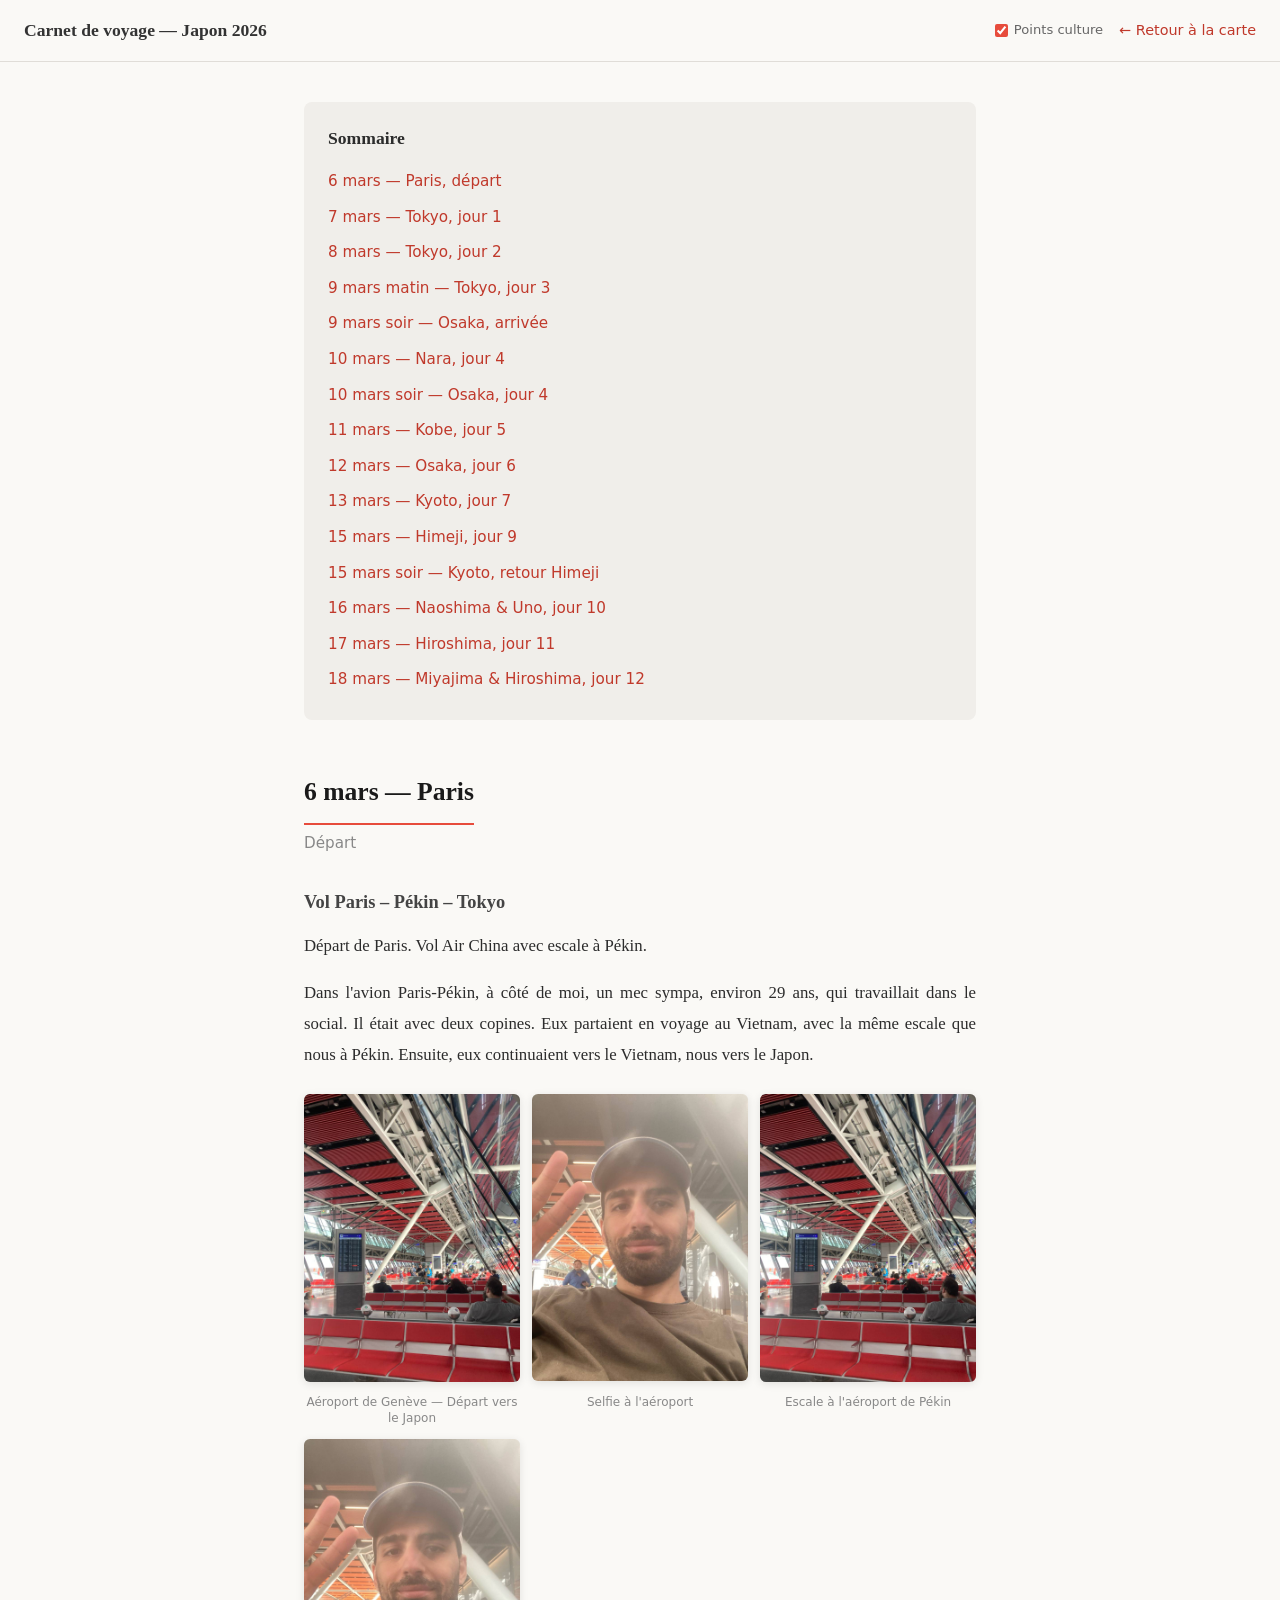
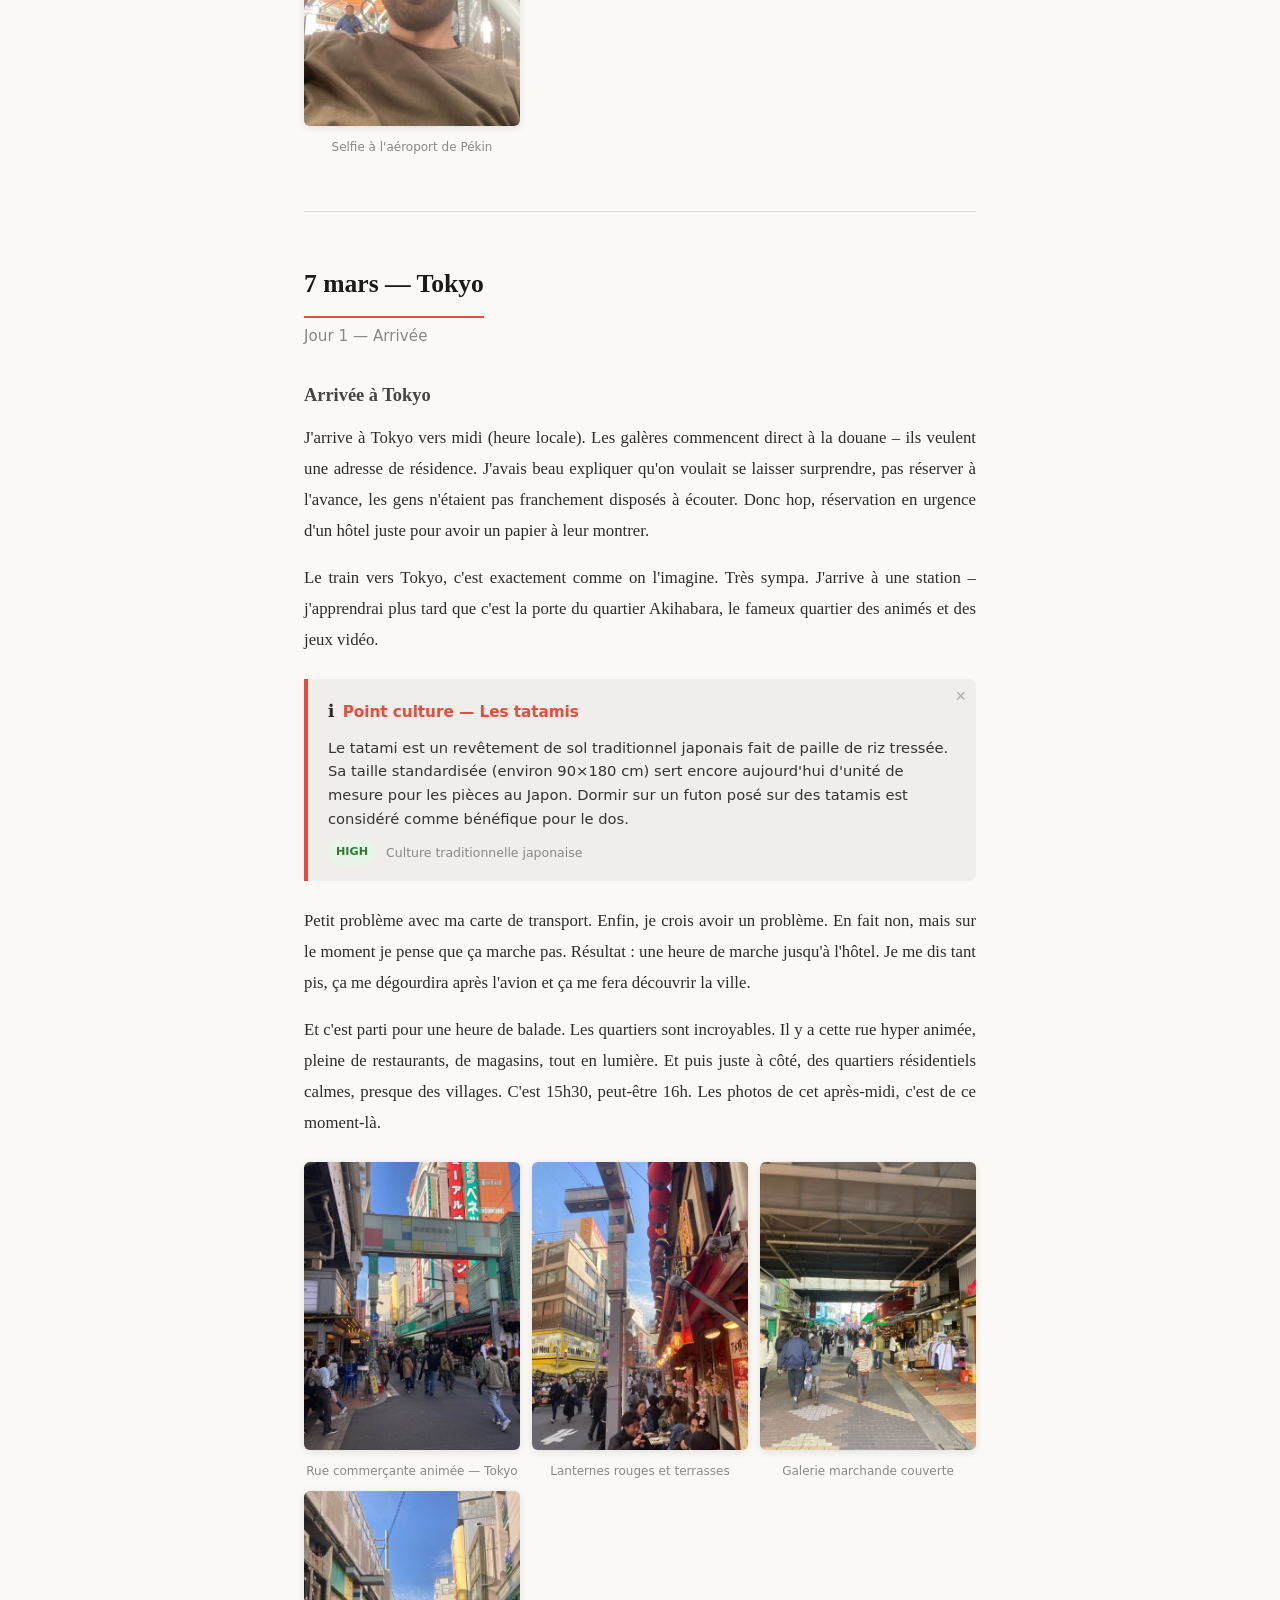
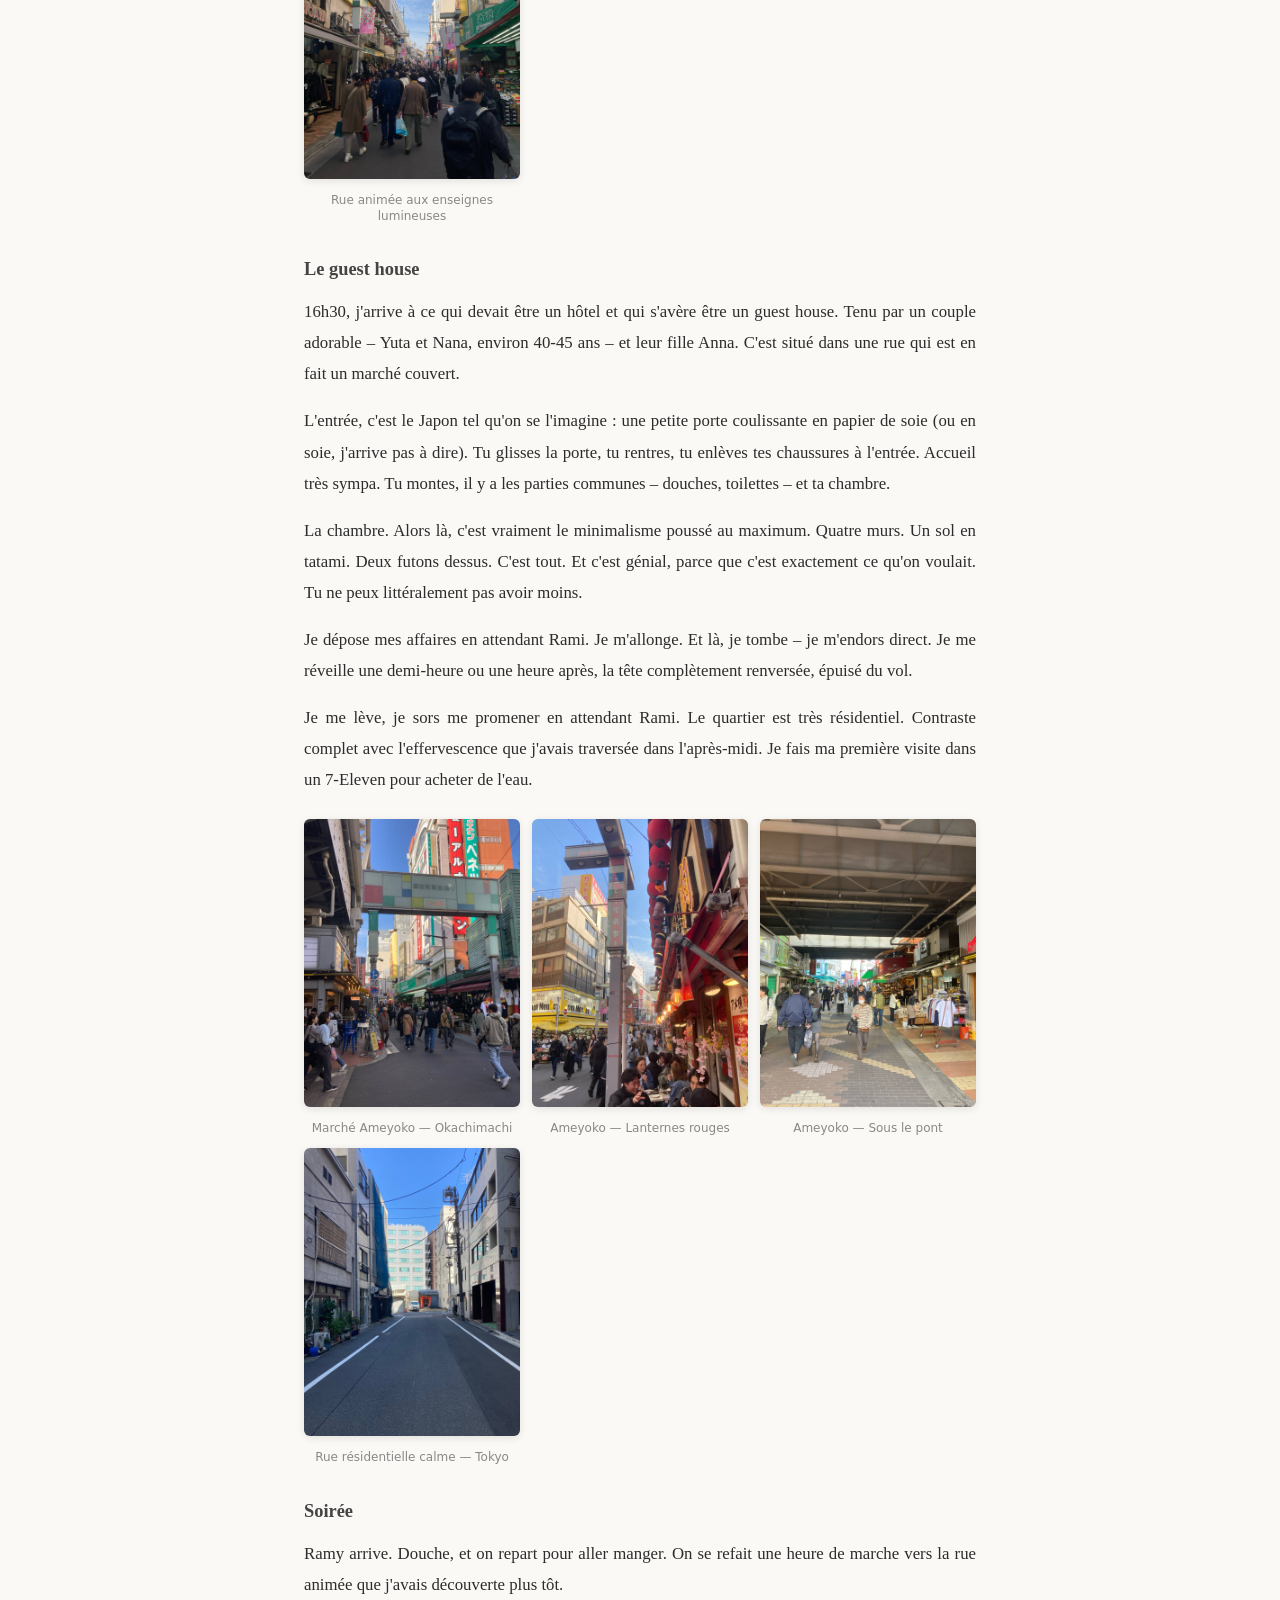
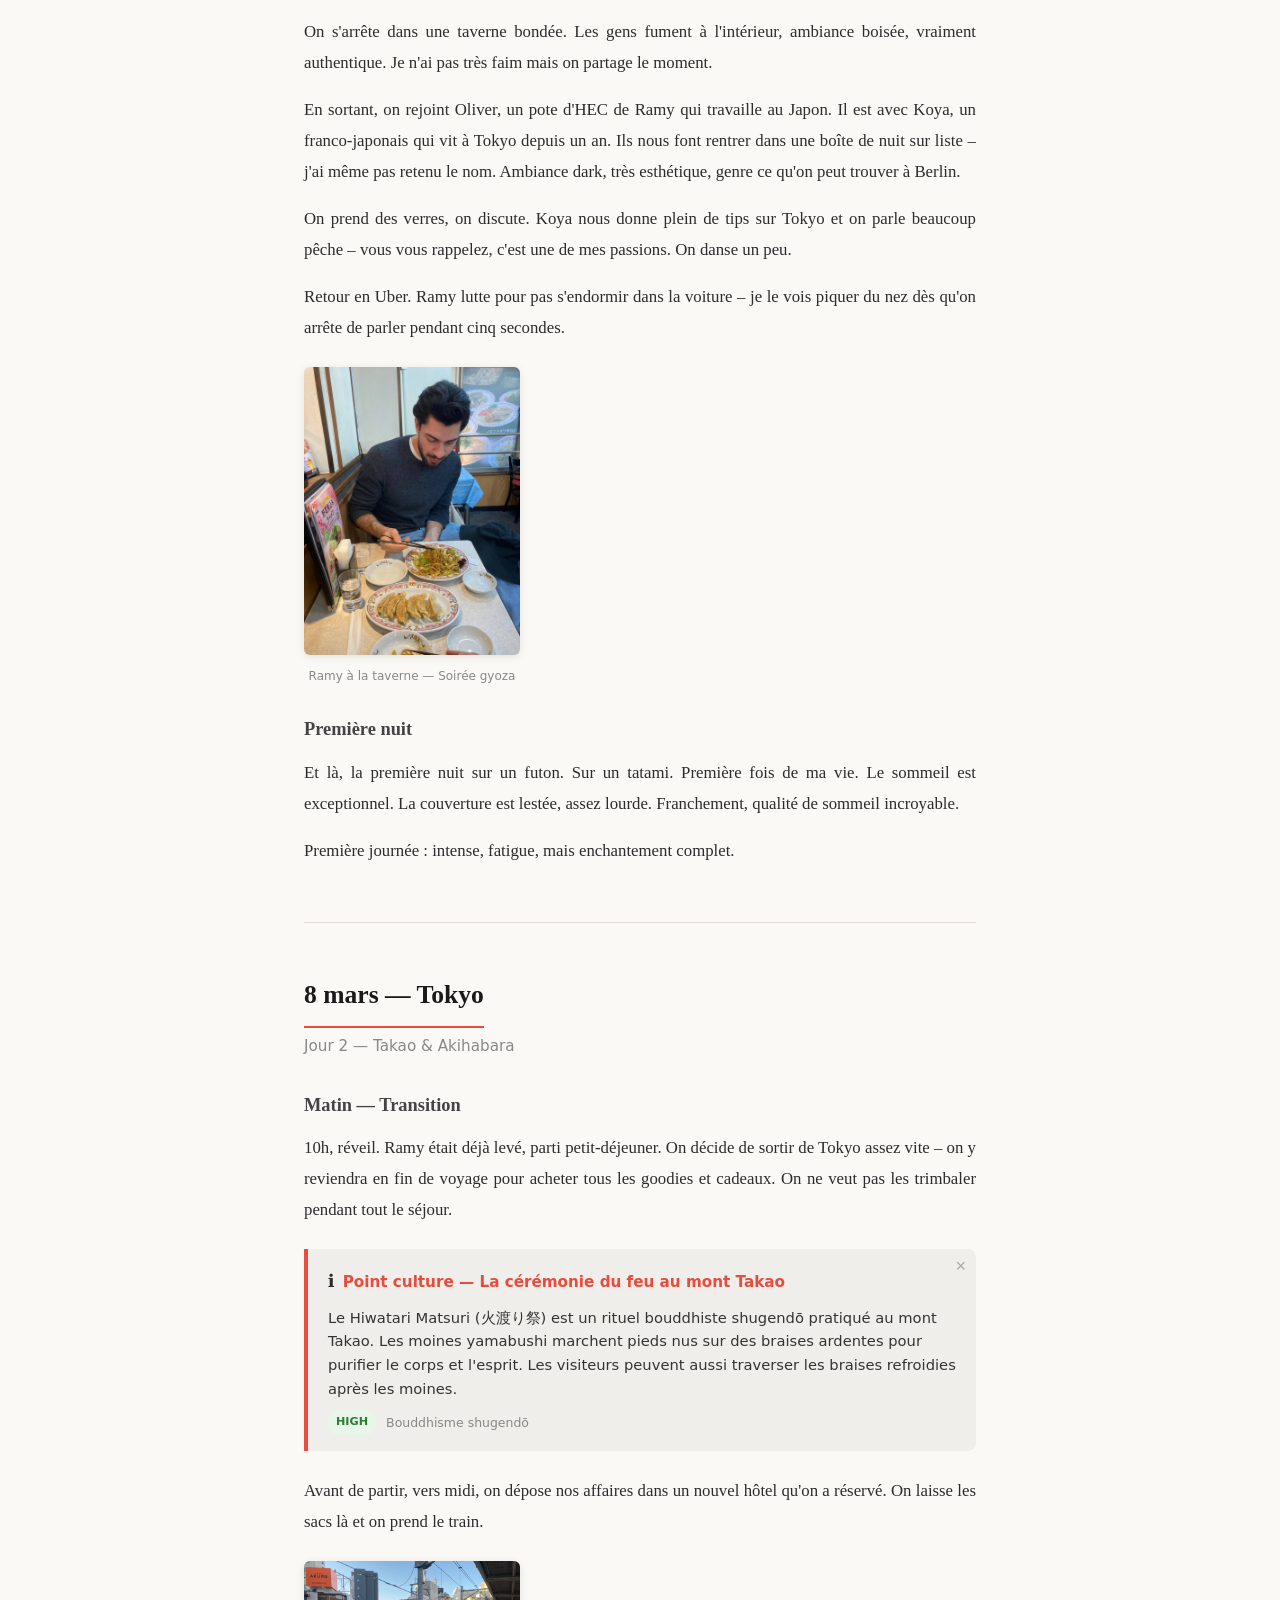
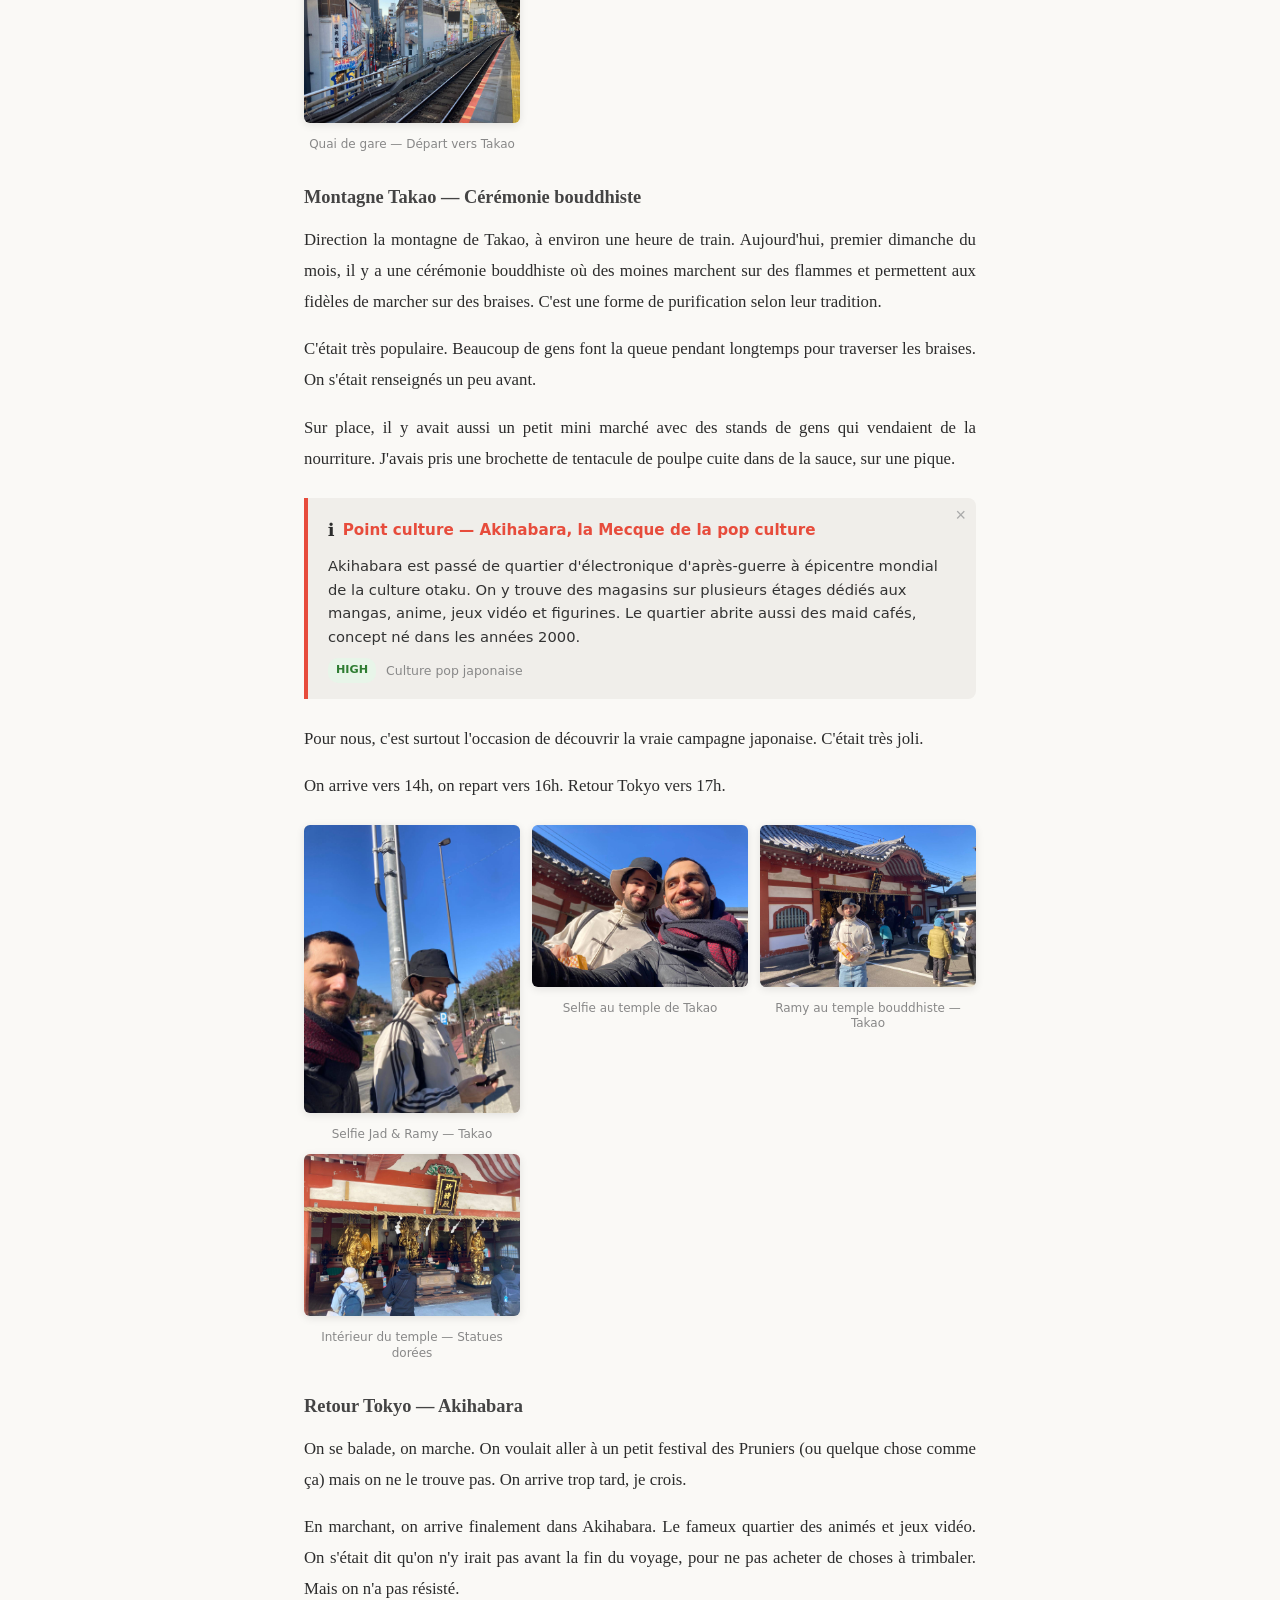
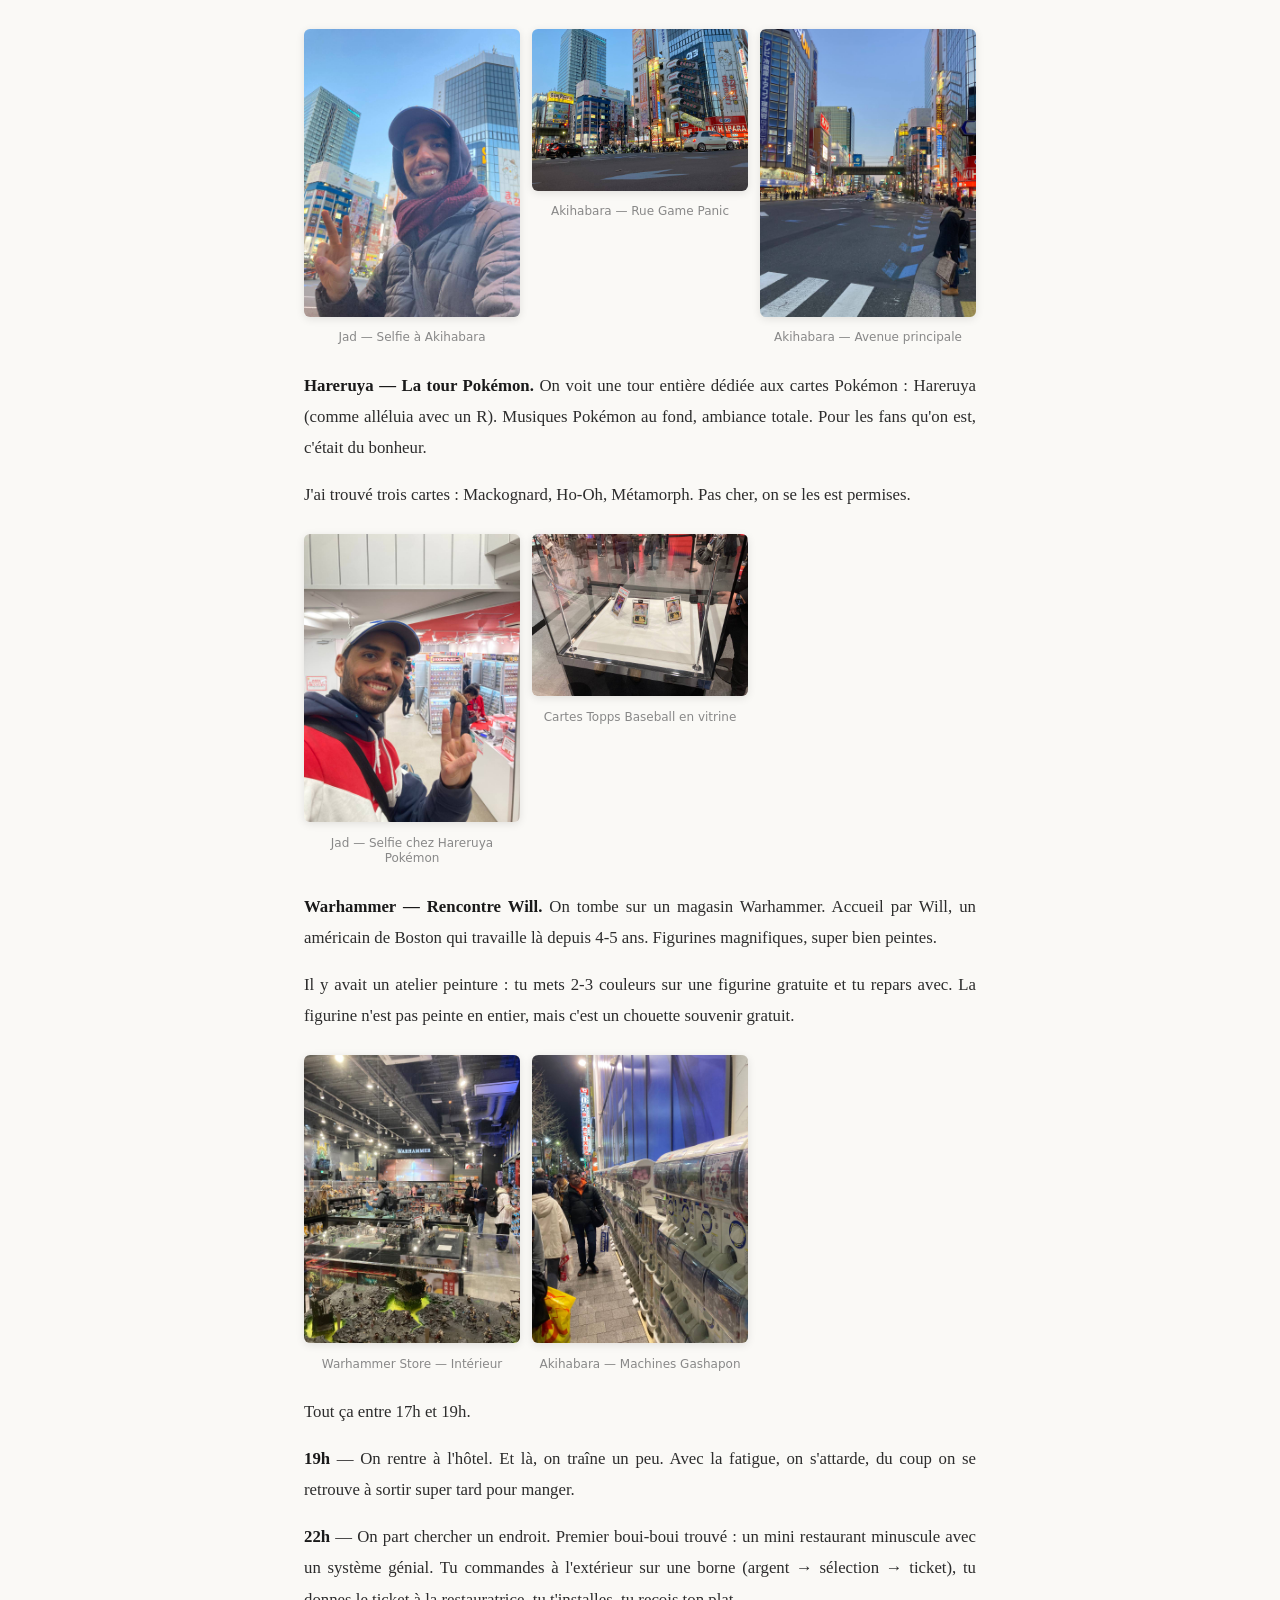
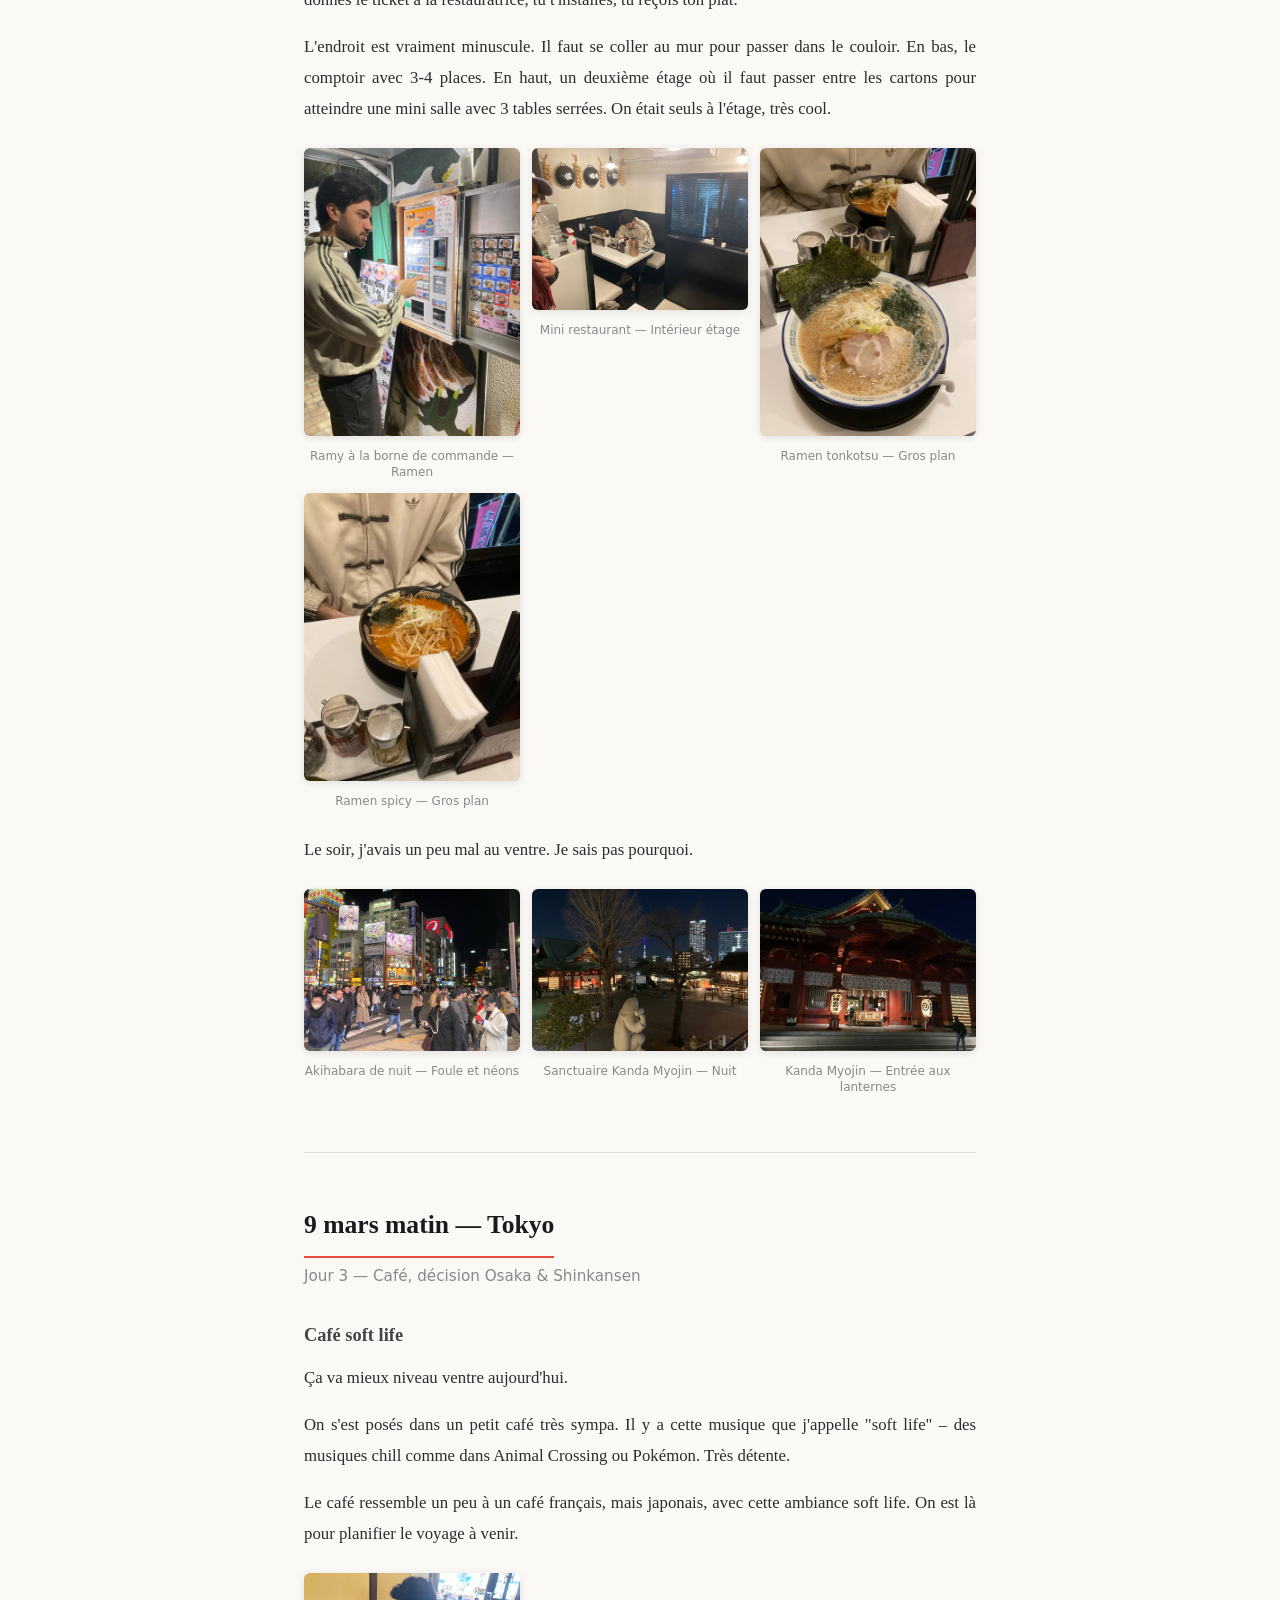
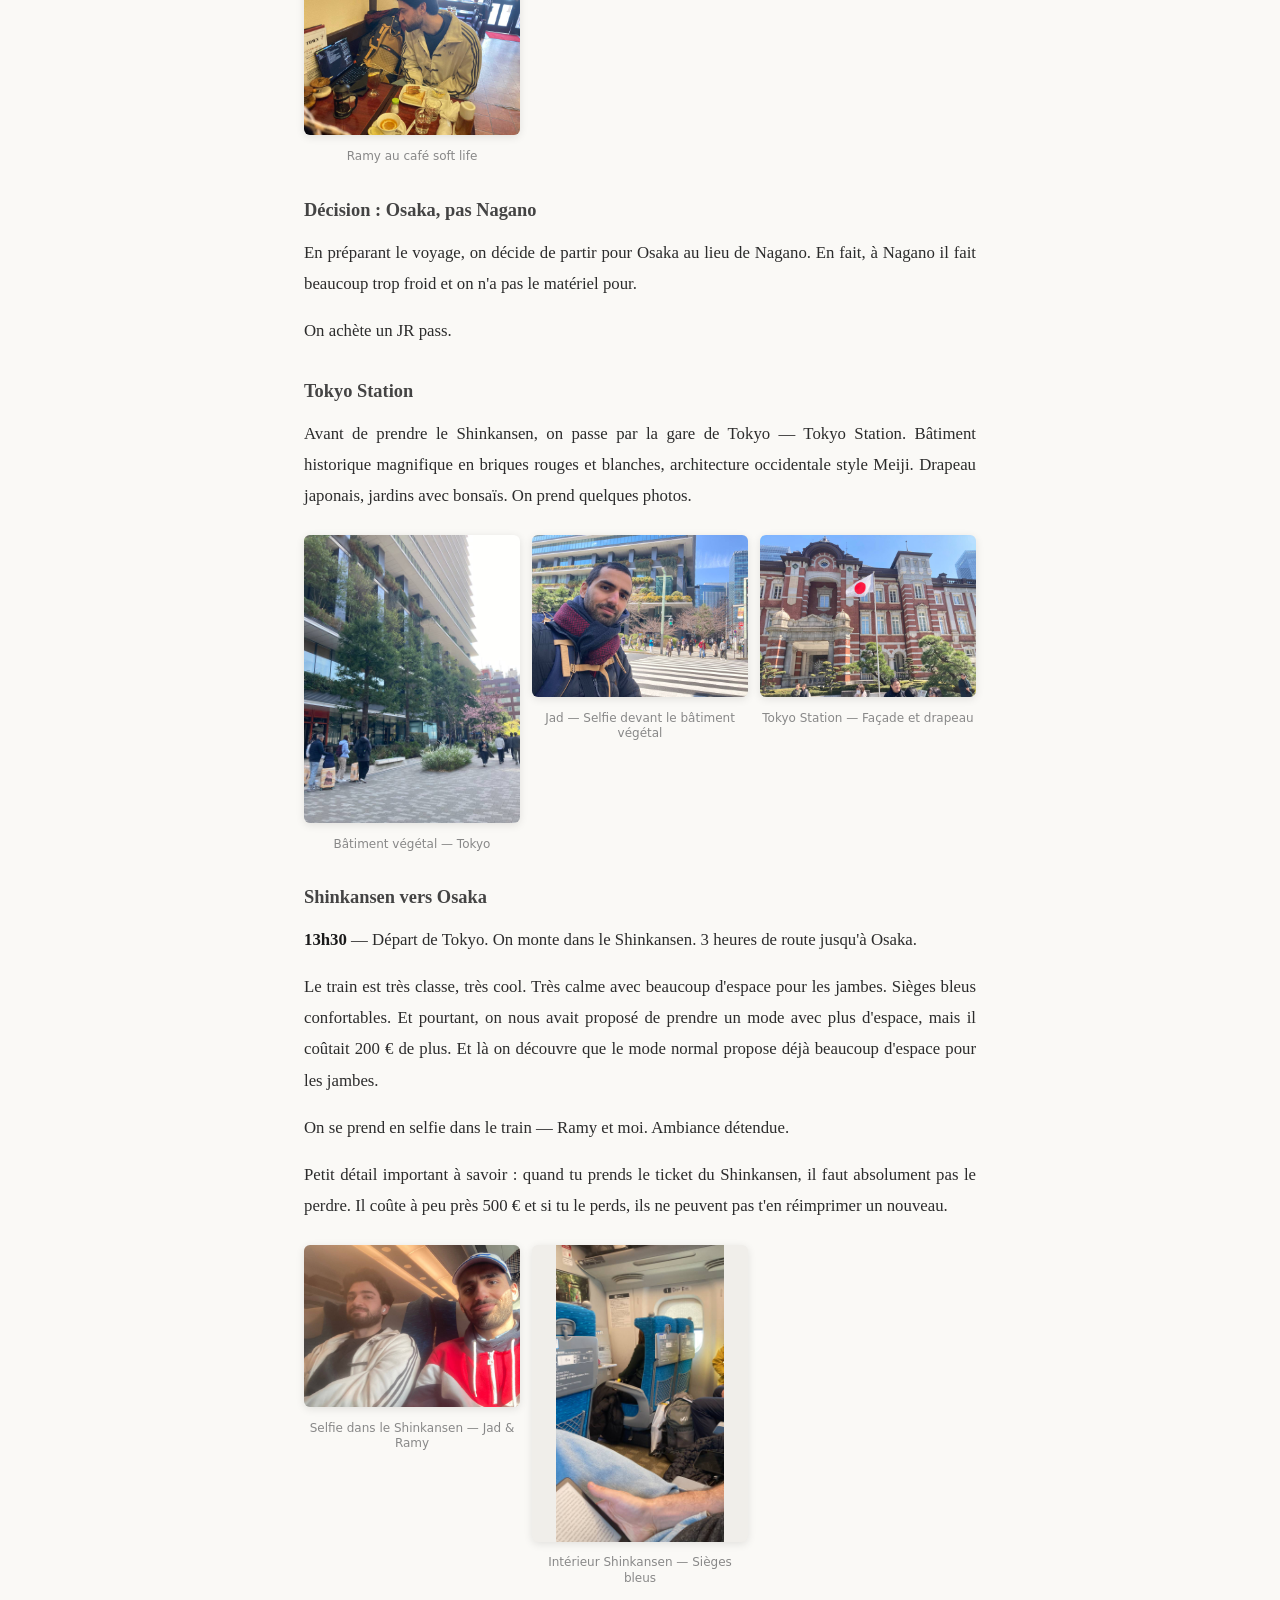
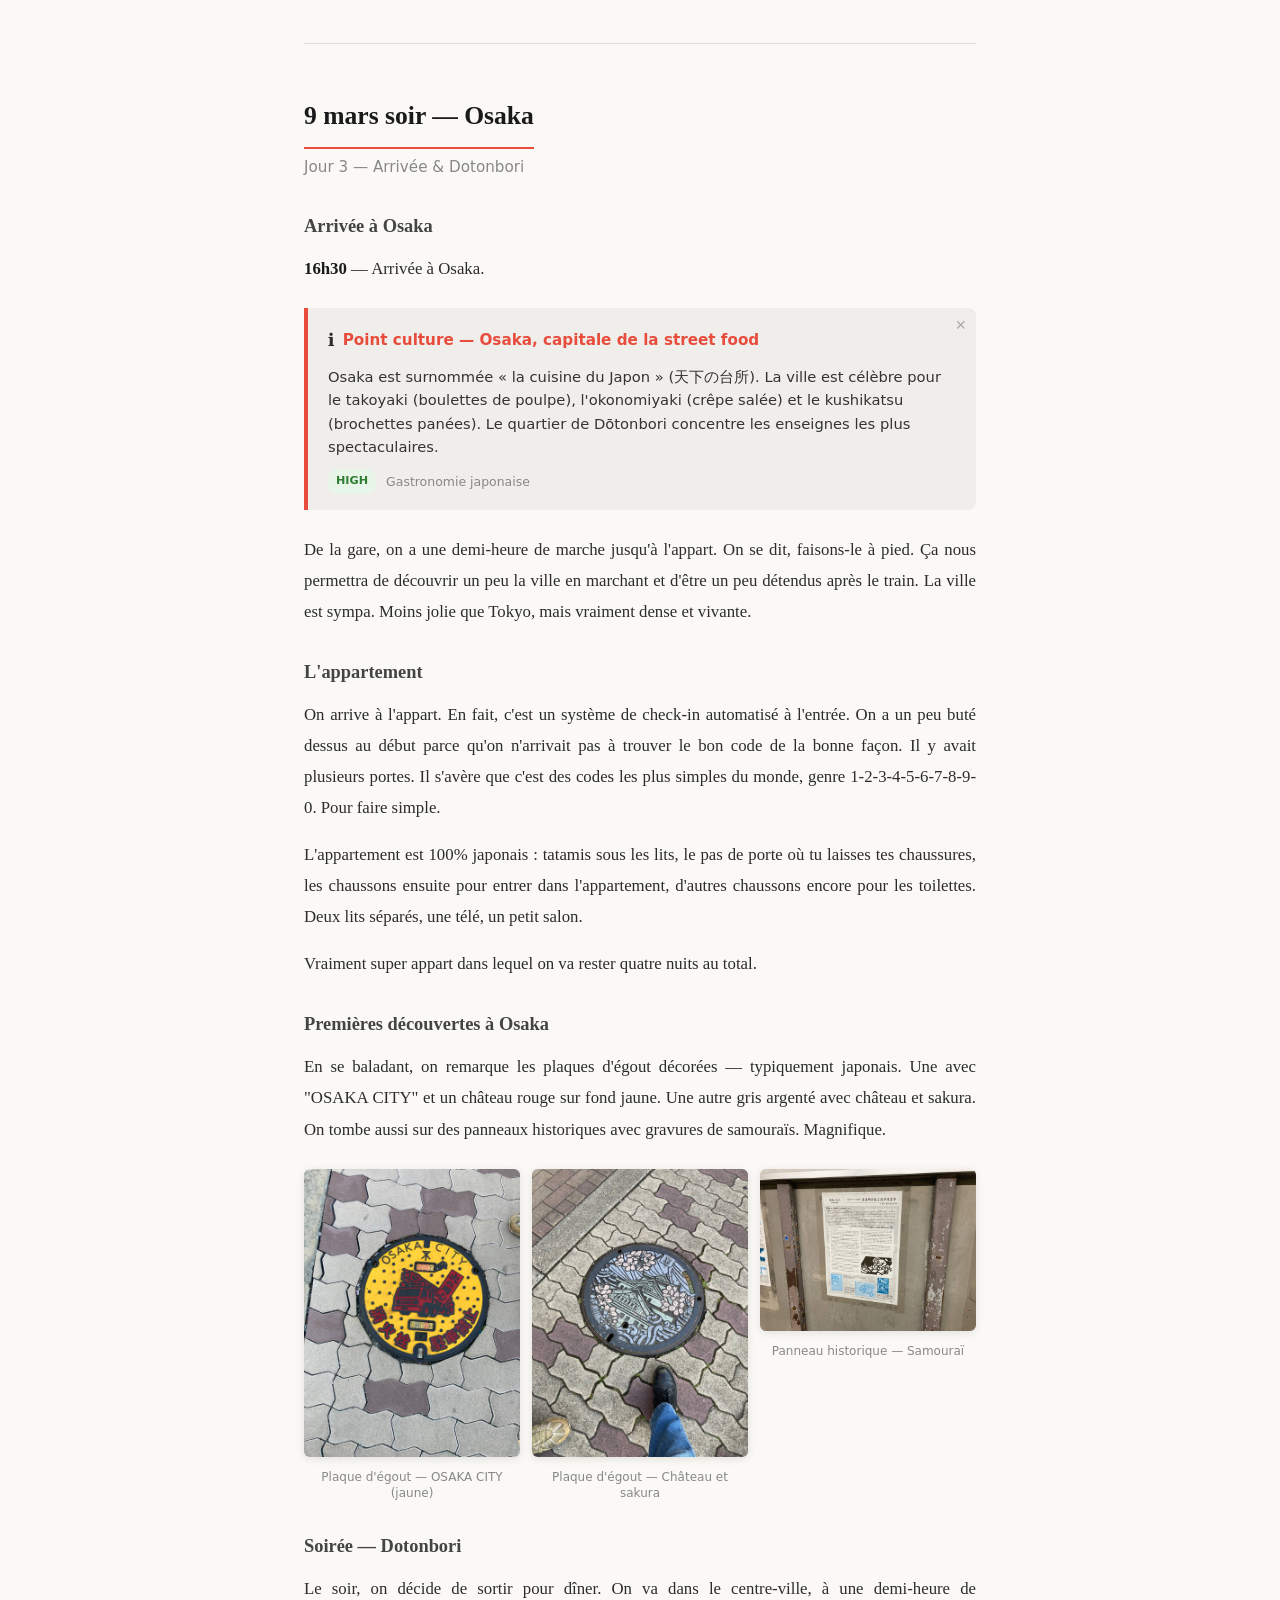
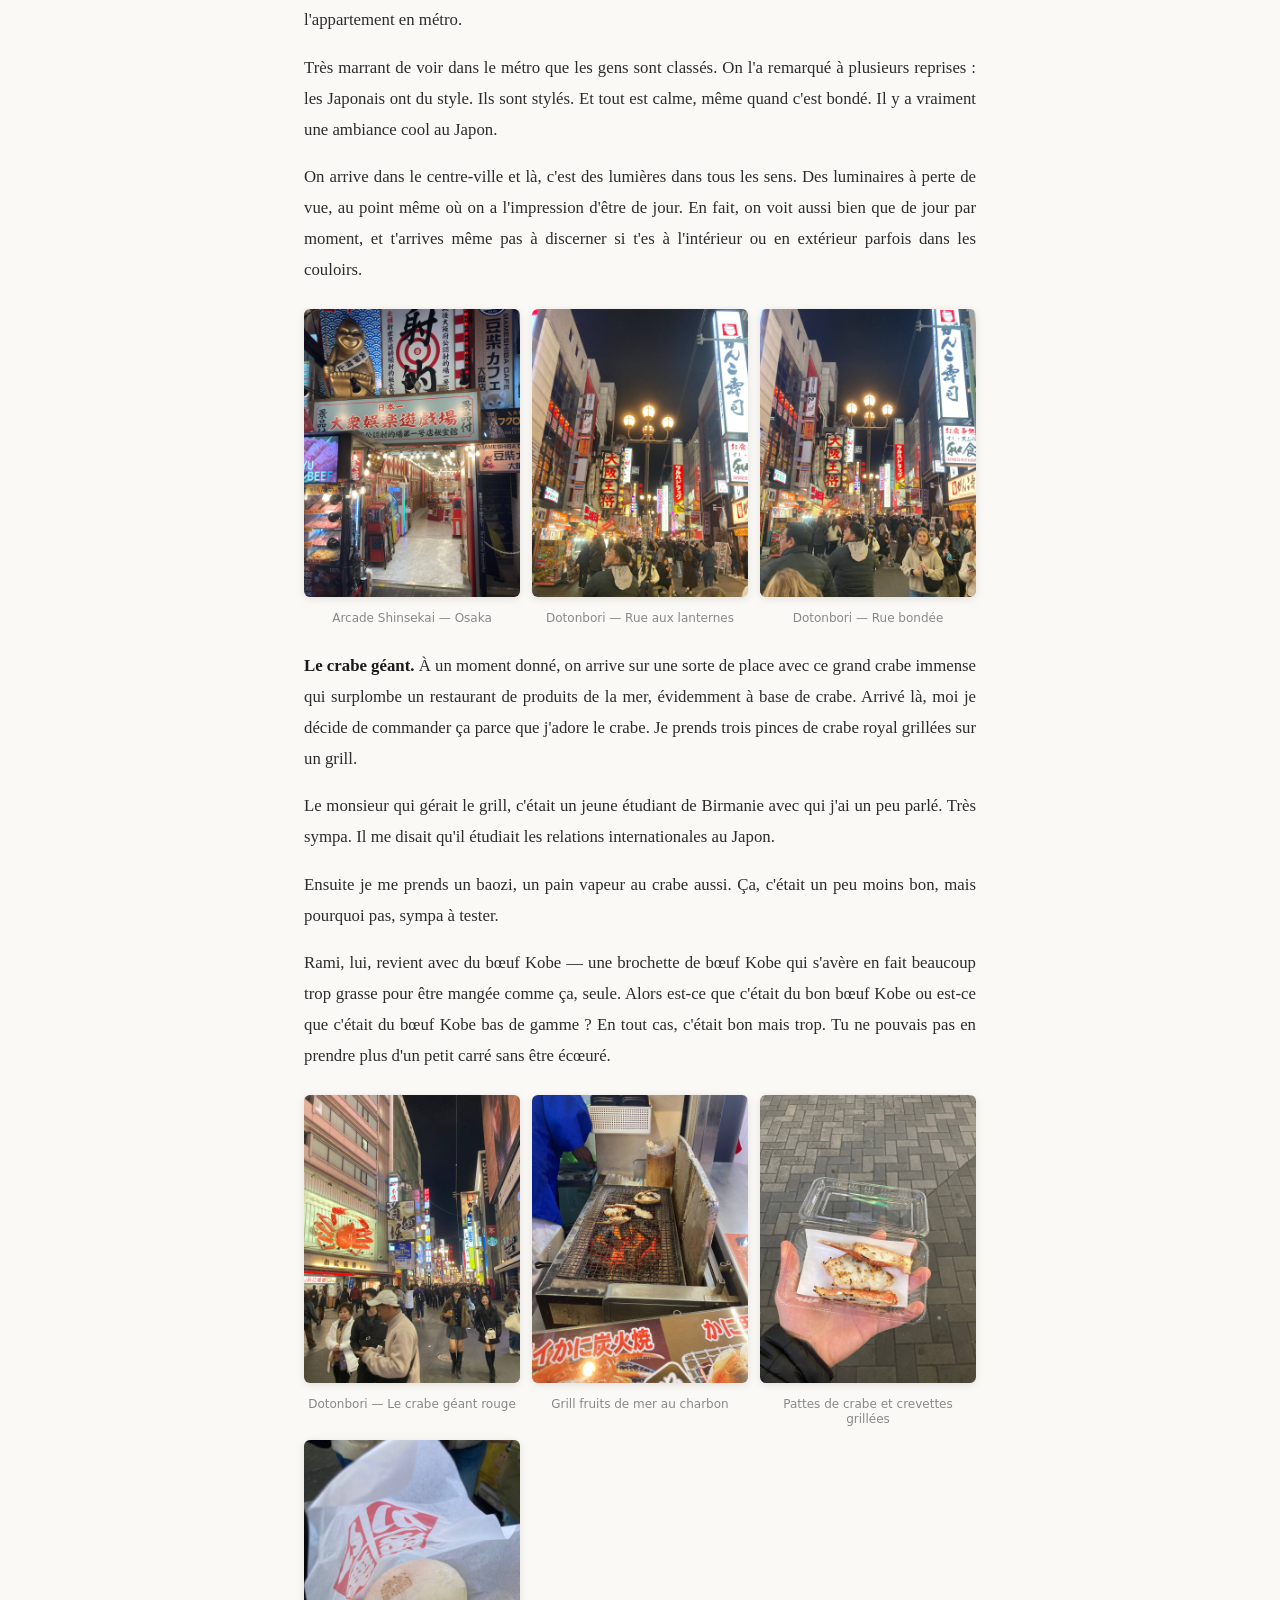
==== commit a69ec22b: "update carte — Hiroshima + Miyajima (J11-J12)" ====
--- a/journal.html
+++ b/journal.html
@@ -34,6 +34,11 @@
         <li><a href="#jour-5-kobe">11 mars — Kobe, jour 5</a></li>
         <li><a href="#jour-6-osaka">12 mars — Osaka, jour 6</a></li>
         <li><a href="#jour-7-kyoto">13 mars — Kyoto, jour 7</a></li>
+        <li><a href="#jour-9-himeji">15 mars — Himeji, jour 9</a></li>
+        <li><a href="#jour-9-soir-kyoto">15 mars soir — Kyoto, retour Himeji</a></li>
+        <li><a href="#jour-10-naoshima">16 mars — Naoshima & Uno, jour 10</a></li>
+        <li><a href="#jour-11-hiroshima">17 mars — Hiroshima, jour 11</a></li>
+        <li><a href="#jour-12-miyajima">18 mars — Miyajima & Hiroshima, jour 12</a></li>
       </ul>
     </nav>
 
@@ -617,6 +622,179 @@
       </ul>
       <p>Je vois aussi un maillot de l'équipe du Japon à 20€ (pas acheté — brandé à une marque de glace) et une broche masque japonais à 40€ (trop cher mais très beau).</p>
       <p>Très content de mes trouvailles. Direction le sanctuaire.</p>
+    </section>
+
+    <!-- JOUR 9 — HIMEJI -->
+    <section id="jour-9-himeji" class="journal-section">
+      <h2>15 mars — Himeji</h2>
+      <p class="section-subtitle">Château blanc, bijou de bois, panorama 360°</p>
+
+      <h3>Coup de cœur immédiat</h3>
+      <p>La ville nous plaît beaucoup. Dès la sortie de gare, une <strong>grande avenue très large</strong> bordée de commerces. Beaucoup d'espace, du monde sans foules compactes. On se sent à l'aise dès les premiers pas.</p>
+      <p>Au bout de l'avenue, le <strong>château blanc immaculé</strong> qui surplombe le tout. On marche vers lui.</p>
+
+      <h3>Le château de Himeji — un bijou de bois</h3>
+      <p>On traverse les remparts, différents étages du plateau. C'est <strong>comme dans Shogun Total War</strong> — tout est exactement comme on l'imagine.</p>
+      <p>La visite intérieure permet de <strong>voir le château de l'intérieur</strong>, contrairement à Osaka où c'était un musée sans contact avec la réalité du château. Ici, tu vois toutes les boiseries. Et on se déchausse — tout le château se fait <strong>pieds nus</strong>.</p>
+
+      <h3>5-6 étages — progression sombre → lumineux</h3>
+      <p>Le château fait environ <strong>5-6 étages superposés</strong>. Le premier est très sombre — tu aurais besoin d'une lampe torche. À mesure qu'on monte, ça devient <strong>de plus en plus clair, de plus en plus lumineux</strong>.</p>
+      <p><strong>Tout est en bois, tout est lamboisé.</strong> Un bijou de bois. Il y avait même une maquette des boiseries, de la charpente. Une <strong>savante construction de bois et de charpenterie</strong>.</p>
+
+      <h3>Sommet — pièce panoramique 360°</h3>
+      <p>Tout en haut, une pièce de la taille d'une chambre avec des <strong>fenêtres sur les 4 murs</strong> — aperçu à 360 degrés de la ville et des alentours.</p>
+      <p>Un <strong>petit autel shinto</strong> au sommet du château. La symbolique de trouver au sommet du château — et donc de toute la ville — un autel destiné à quelques divinités.</p>
+
+      <h3>Sortie — snack décevant</h3>
+      <p>En sortant, on s'arrête pour manger des <strong>boulettes de riz au poulpe</strong>. Décevantes : seulement 2-3 copeaux de poulpe sur 2 boulettes. Très bon, mais pas assez de poulpe.</p>
+
+      <h3>Shopping</h3>
+      <p>Rami passe à <strong>Uniqlo</strong> pour de nouveaux collants (les premiers trop petits). Moi, je cherche un <strong>nouvel iPhone</strong> — le revendeur est trop cher.</p>
+
+      <h3>Retour Kyoto — l'erreur Shinkansen</h3>
+      <p>On découvre qu'il y a <strong>plusieurs types de Shinkansen</strong> pas tous aussi rapides. Un fait le trajet en 30 minutes, un autre en 2 heures. On se dépêche… et on prend <strong>celui qui prend 2 heures</strong>.</p>
+      <p>Dans le train, on ne sait pas encore où on dormira ce soir. Affaire à suivre.</p>
+    </section>
+
+    <!-- JOUR 9 SOIR — KYOTO -->
+    <section id="jour-9-soir-kyoto" class="journal-section">
+      <h2>15 mars soir — Kyoto</h2>
+      <p class="section-subtitle">Retour de Himeji — balade nocturne</p>
+
+      <h3>Rami au McDo — Jad se promène</h3>
+      <p>On arrive à Kyoto en fin d'après-midi/début de soirée. Mon ami décide d'aller manger un <strong>McDo</strong>. Pendant ce temps, moi, je décide de <strong>me promener tranquillement à Kyoto</strong>.</p>
+
+      <h3>Apple Store — vérification iPhone</h3>
+      <p>Je passe à l'<strong>Apple Store</strong> pour voir s'il y a un iPhone intéressant à acheter.</p>
+
+      <h3>Balade dans les ruelles de Kyoto</h3>
+      <p>Ce passage à l'Apple Store me donne l'occasion de <strong>me promener dans les ruelles de Kyoto</strong>. Une balade tranquille, en solo, dans l'ambiance nocturne de la ville.</p>
+
+      <h3>Ramen-champignon</h3>
+      <p>Je passe manger aussi un <strong>ramen-champignon</strong> — c'est-à-dire un ramen avec beaucoup de choux.</p>
+    </section>
+
+    <!-- JOUR 10 — NAOSHIMA & UNO -->
+    <section id="jour-10-naoshima" class="journal-section">
+      <h2>16 mars — Naoshima & Uno</h2>
+      <p class="section-subtitle">Jour 10 — L'île d'art et la bicocque magique</p>
+
+      <h3>Départ Kyoto → Uno</h3>
+      <p>Réveil à Kyoto. Départ en train : Kyoto → Okayama → Uno, avec quelques changements. Le <strong>JR Pass</strong>, c'est très pratique — tu passes partout, aucun problème. Seul bémol : Google Maps ne propose pas forcément l'itinéraire le plus optimal.</p>
+
+      <h3>Uno — petite ville portuaire</h3>
+      <p>Arrivée à <strong>Uno</strong>, petite ville industrielle en bord de mer d'environ 20 000 habitants. Pas grand-chose, mais <strong>mignonne</strong> et <strong>très propre</strong>. La station du ferry est à deux pas de la gare.</p>
+
+      <h3>Ferry Uno → Naoshima — traversée magique</h3>
+      <p>Un ferry <strong>immense, quasi vide</strong> — 10 personnes sur une capacité de 500. Pont principal en plein soleil.</p>
+      <p>Des <strong>îles qui se dévoilent</strong> au fur et à mesure : sable, forêt, toutes en relief — collines et petites montagnes très vertes. Un effet cinématographique, la mer asiatique comme dans les films. <strong>20 minutes de traversée</strong>.</p>
+
+      <h3>Naoshima — première impression mitigée</h3>
+      <p>On s'attendait à une île-musée avec des installations rares et uniques. Réalité : une <strong>île assez habitée</strong>, beaucoup de nature mais <strong>beaucoup plus d'habitations que prévu</strong>. Plus rudimentaire, plus pauvre que le mainland — mais ça reste propre.</p>
+      <p>L'urbanisme est sans cohérence : des maisons presque en parpaing côtoient des <strong>maisons très jolies, typiques, en bois japonais</strong>. Une <strong>atmosphère unique</strong> qui permet de découvrir une autre dimension de la vie japonaise.</p>
+
+      <h3>Vélos électriques — tour de l'île</h3>
+      <p>Location de vélos électriques près du port. <strong>40 minutes suffisent</strong> pour faire tout le tour des voiries de l'île.</p>
+
+      <h3>Musées fermés — installations décevantes</h3>
+      <p>Les musées sont <strong>fermés le lundi</strong> au Japon, au moins sur cette île. Les quelques installations d'artistes qu'on croise sont <strong>vraiment moches, rudimentaires</strong>. Exemple : une grosse citrouille en plastique/résine jaune et noire au bord de l'eau. Niveau "installation temporaire mairie de Paris".</p>
+
+      <h3>Ce qui compte — l'île elle-même</h3>
+      <p>On ne retiendra pas les œuvres d'art, mais <strong>l'île elle-même</strong>. Découverte d'une nouvelle dimension de la vie japonaise, à quoi ressemble la vie sur une île au Japon. Tout reste très mignon, typique japonais.</p>
+      <p>Découverte des <strong>deux ports</strong> — un de chaque côté de l'île. Arrivée par un côté, vélo jusqu'à l'autre.</p>
+
+      <h3>Moments marquants</h3>
+      <p><strong>Toucher l'eau de la mer japonaise</strong> à cet endroit. Vélo jusqu'au <strong>coucher du soleil</strong> — moment incroyable. Le soleil se cachait derrière les îles alentour.</p>
+      <p>L'île est <strong>elle-même entourée d'autres îles</strong> plus ou moins éloignées. Un paysage feutré : des îles toutes en collines et montagnes qui se fondent dans le lointain, tout autour. Le coucher de soleil prenait une <strong>dimension assez particulière</strong> à cet endroit.</p>
+
+      <h3>Repas à l'auberge du port</h3>
+      <p>Petite auberge à proximité du port, qui fait aussi restaurant. <strong>Rami</strong> : sashimis et gyozas croustillants frits — très bons. <strong>Jad</strong> : flounder (poisson plat blanc frit, très croustillant) avec riz — très très bon. J'ai goûté les gyozas de Rami.</p>
+
+      <h3>Ferry retour — de nuit</h3>
+      <p>Ferry retour de nuit. Découverte de l'<strong>espace intérieur</strong> : un hall immense avec fauteuils et sièges. Confirmation de la capacité d'environ 500 personnes, plus voitures et véhicules dans la coque.</p>
+
+      <h3>Nuit à Uno — la bicocque magique</h3>
+      <p>Logement loué dans la journée à Uno, au cas où on reviendrait sur l'île le lendemain — finalement non.</p>
+      <p>De l'extérieur : une <strong>petite bicocque en tôle</strong> dans un quartier résidentiel près du port. On dirait une cabane, un débarras de pêcheurs, un garage où stocker des outils de jardinage.</p>
+      <p>Mais l'intérieur : une sorte de <strong>chalet</strong> ou d'<strong>intérieur de bateau</strong>. <strong>La chambre d'hôtel la plus marquante du voyage</strong> — la plus mignonne de toutes. Des <strong>lits chauffants</strong> avec télécommande dans chaque lit. Douche, toilettes très mignonnes, tout boisé, peu de fenêtres. L'impression d'être à l'intérieur d'un bateau — renforcée par la proximité du port.</p>
+      <p>Check-in automatisé par mot de passe. Tout très simple, tout lean.</p>
+    </section>
+
+    <!-- JOUR 11 — HIROSHIMA -->
+    <section id="jour-11-hiroshima" class="journal-section">
+      <h2>17 mars — Hiroshima</h2>
+      <p class="section-subtitle">Jour 11 — Peace Memorial, château, café rétro</p>
+
+      <h3>Arrivée à Hiroshima</h3>
+      <p>Arrivée à Hiroshima après la nuit à Uno. Marche vers l'hôtel à pied. La ville ressemble à Osaka et Tokyo — grands buildings partout — mais en un peu <strong>plus industriel</strong>, un peu plus ancien, un peu plus vétuste.</p>
+      <p>Le soleil est agréable vers midi. Perception personnelle : une <strong>coloration un peu jaune du soleil</strong>. Rami ne voit pas ça — peut-être pas objectif.</p>
+
+      <h3>Château d'Hiroshima</h3>
+      <p>À mi-chemin vers le Peace Memorial, on tombe sur le château d'Hiroshima. On ne savait pas qu'il y en avait un.</p>
+      <p>Un petit parc très joli, bordé d'eau et de douves. Le château est beaucoup plus <strong>modeste</strong> que Himeji et Osaka, mais joli de l'extérieur : boisé, marron. Queue + déjà 2 châteaux faits avant — on décide simplement de <strong>se promener dans le parc en parlant</strong>.</p>
+
+      <h3>Sanctuaire — Statues de poissons</h3>
+      <p>En sortant du château, on tombe sur un sanctuaire. Jad avoue <strong>ne pas savoir faire la différence</strong> entre shinto et bouddhiste.</p>
+      <p>Des statues de <strong>truite ou saumon</strong> remontant un cours d'eau — symbole de chance, bonne fortune, effort. Je fais ma <strong>calligraphie Goshuin</strong>. Rami achète un petit <strong>thorac</strong> : un poisson en céramique avec dans sa bouche un papier roulé prédisant la fortune. Le papier annonçait <strong>bonne fortune dans projets ambitieux</strong> — bon reflet de ce qu'il vise en ce moment.</p>
+
+      <h3>Peace Memorial d'Hiroshima</h3>
+      <p>Grand parc avec une <strong>flamme</strong>. Un <strong>bâtiment détruit classé</strong> aux abords de la grande place. Le musée est apparemment très long — 3-4 heures — on décide de ne pas le faire. On vient voir, visiter quand même, en <strong>signe de respect</strong> pour cette place importante.</p>
+
+      <h3>Restaurant — Peace Memorial</h3>
+      <p>Restaurant juste à côté. <strong>Jad</strong> : udon + friture d'anguille. <strong>Rami</strong> : ramen pimenté.</p>
+
+      <h3>Quartier commerçant</h3>
+      <p>On passe par des <strong>galeries couvertes commerciales</strong>. On découvre un quartier connu à Hiroshima — le nom nous échappe. Tout est <strong>étonnamment proche</strong> : château, Peace Memorial, parc, quartier commerçant. Beaucoup de boutiques : cartes Pokémon, jeux vidéo, animés.</p>
+
+      <h3>Café rétro — Coup de cœur</h3>
+      <p>Un <strong>café rétro</strong> à un étage. Le concept : libre-service, tu te sers ta boisson dans des <strong>machines rétro</strong>. Des places de jeu pour jouer aux <strong>anciens jeux</strong> à 100 yens les 10 minutes — 60 centimes. 5-6 euros pour jouer une heure. Un peu à la fois musée, bar, jeu. Plein de pièces de collection. Très content — on décide d'<strong>y revenir le soir</strong>.</p>
+
+      <h3>Hôtel 4 étoiles</h3>
+      <p><strong>Première fois du séjour</strong> : deux chambres séparées. Chacun dans sa chambre : 2 lits, mezzanine, salle de bain. Hôtel 4 étoiles, chambres très cosy. Pas l'hôtel où on se sent le mieux, mais confortable. Le quartier : bâtiments très urbains, pas un endroit où on a envie de s'éterniser.</p>
+
+      <h3>Soirée — Restaurant chinois & antiquaire</h3>
+      <p>L'après-midi, séparation : Jad rentre se reposer à l'hôtel, Rami part chercher des montres. Retrouvailles en centre-ville le soir.</p>
+      <p>On tombe par hasard sur un <strong>restaurant chinois</strong>. Bondé de monde, beaucoup de locaux, bonne ambiance — les gens riaient, ça donnait envie de rentrer. On ne savait même pas que c'était chinois. Raviolis, pousses d'ail avec viande, plein de plats. Assez bon, bien mangé.</p>
+      <p>Ensuite, une boutique <strong>antiquaire japonais</strong>. On en avait déjà fait un à Osaka — celui-ci est incroyable. Des objets vraiment jolis, vraiment pas chers. <strong>Rami</strong> : affiche murale calligraphiée. <strong>Jad</strong> : estampe japonaise imprimée — bateau de pêche, thématique qui m'est chère — plus quelques pages d'un ancien livre japonais en cadeaux pour l'entourage. Très content, belle découverte.</p>
+      <p>On finit au <strong>café rétro</strong> : Street Fighter 2 (avec Ken, les huracans), Mario Kart premières versions. Boissons. Très cool, franchement très sympa.</p>
+    </section>
+
+    <!-- JOUR 12 — MIYAJIMA & HIROSHIMA -->
+    <section id="jour-12-miyajima" class="journal-section">
+      <h2>18 mars — Miyajima & Hiroshima</h2>
+      <p class="section-subtitle">Jour 12 — Torii sur l'eau, temple en bois, repos sous la pluie</p>
+
+      <h3>Déjeuner — Restaurant indien</h3>
+      <p>Avant d'aller sur l'île, le déjeuner. Un <strong>restaurant indien</strong> : vraiment super bon, ne coûtait rien. On prend des curries hot — échelle 4 ou 5 sur 6-7. Déjà assez piquant, même pour moi qui aime beaucoup le piquant. Le riz au safran : quelconque — littéralement du riz japonais collant avec un colorant jaune.</p>
+      <p>Mais la <strong>naan à l'ail</strong> : <strong>INCROYABLE</strong>. Une portion qui pouvait servir une famille entière. Délicieuse, particulièrement croustillante et en même temps on sentait encore la pâte du pain. Régalé.</p>
+
+      <h3>L'île — Le torii sur l'eau</h3>
+      <p>Ce jour-là : <strong>il pleut</strong>. Direction une île à côté d'Hiroshima — probablement Miyajima. 1 heure porte à porte de l'hôtel.</p>
+      <p>Grande <strong>porte rouge sur l'eau</strong> — un torii. Pas flottante mais posée sur l'eau. Pas même figée. <strong>60 tonnes</strong>, environ 15 mètres de haut, en bois résistant à l'humidité. Cette porte séparait le monde profane du monde sacré — l'île était <strong>autrefois sacrée</strong>.</p>
+      <p>Le cadre est très joli. L'<strong>ambiance mystique</strong> avec la pluie et la brume ajoute quelque chose.</p>
+
+      <h3>Les cerfs — Comme à Nara</h3>
+      <p>Des cerfs qui déambulent, comme à Nara. Un cerf complètement allongé devant la porte d'une boutique — à l'aller comme au retour. Probablement habitué à prendre de la nourriture à cet endroit. Assez marrant.</p>
+
+      <h3>Temple en hauteur — Très beau</h3>
+      <p>On continue en hauteur, on se promène dans le petit village de l'île. On monte jusqu'à un <strong>très beau temple</strong> — bouddhiste, pense Jad. Tout en bois, assez sombre, très spacieux, très peu de monde.</p>
+
+      <h3>Calligraphie Goshuin — Explication du moine</h3>
+      <p>J'obtiens ma calligraphie Goshuin. Le moine m'explique : les <strong>tampons touristiques n'ont pas leur place</strong> dans un cahier Goshuin. Je m'en doutais un peu mais ne pensais pas que ça poserait problème. <strong>Tampons touristiques = une chose, Goshuin = autre chose.</strong> Le moine salue avec beaucoup de gentillesse.</p>
+
+      <h3>Pâtisseries locales</h3>
+      <p>On tombe sur une petite boutique de pâtisseries locales — faites par des machines, machinerie visible. Un gâteau en <strong>forme de feuille d'érable</strong> : pâte de haricot rouge enveloppée dans une crêpe. Beaucoup de desserts japonais sont à base de pâtes qui ressemblent à des crêpes — goût assez familier. Assez bon.</p>
+      <p>Un autre dessert : la même chose mais enveloppée dans une <strong>pâte feuilletée</strong>. Comme une galette des rois avec à l'intérieur le même gâteau. Dessert 3 couches. Original, mais un peu trop sucré.</p>
+
+      <h3>Repos — Pluie à trombes</h3>
+      <p>Retour à l'hôtel en ferry. Il pleut des trombes. Vraiment moche dehors.</p>
+      <p>L'occasion de se reposer. Depuis le début du voyage : <strong>pas eu le temps de se poser, de rester seul</strong>. Avec les chambres individuelles, on peut regagner un peu d'intimité chacun, souffler, se reposer. Chacun dans sa chambre.</p>
+
+      <h3>Dîner — Restaurant italien</h3>
+      <p>On se retrouve pour un <strong>restaurant italien</strong>. Envie de changer un peu d'air — la cuisine japonaise gravite autour de quelques saveurs, après plusieurs jours on a envie de varier.</p>
+      <p>Les Japonais adorent les restaurants italiens — il y en a plein, beaucoup plus que n'importe quelle autre cuisine étrangère. Étonnamment fans.</p>
+      <p>Le restaurant est <strong>vide</strong>. Le tenancier est introverti — pas méchant mais pas chaleureux. Emploie le moins de mots possible.</p>
+      <p>La <strong>planche charcuterie et fromage</strong> : très bonne, très bonne qualité. Ça fait du bien avec des pains à l'ail. <strong>Rami</strong> : pâtes sauce huile et légumes — pas très bon, assez fade. <strong>Jad</strong> : <strong>pâtes à la crème fondue Hiroshima</strong> — vraiment bon, vraiment très bonnes, très bon souvenir.</p>
     </section>
 
   </main>
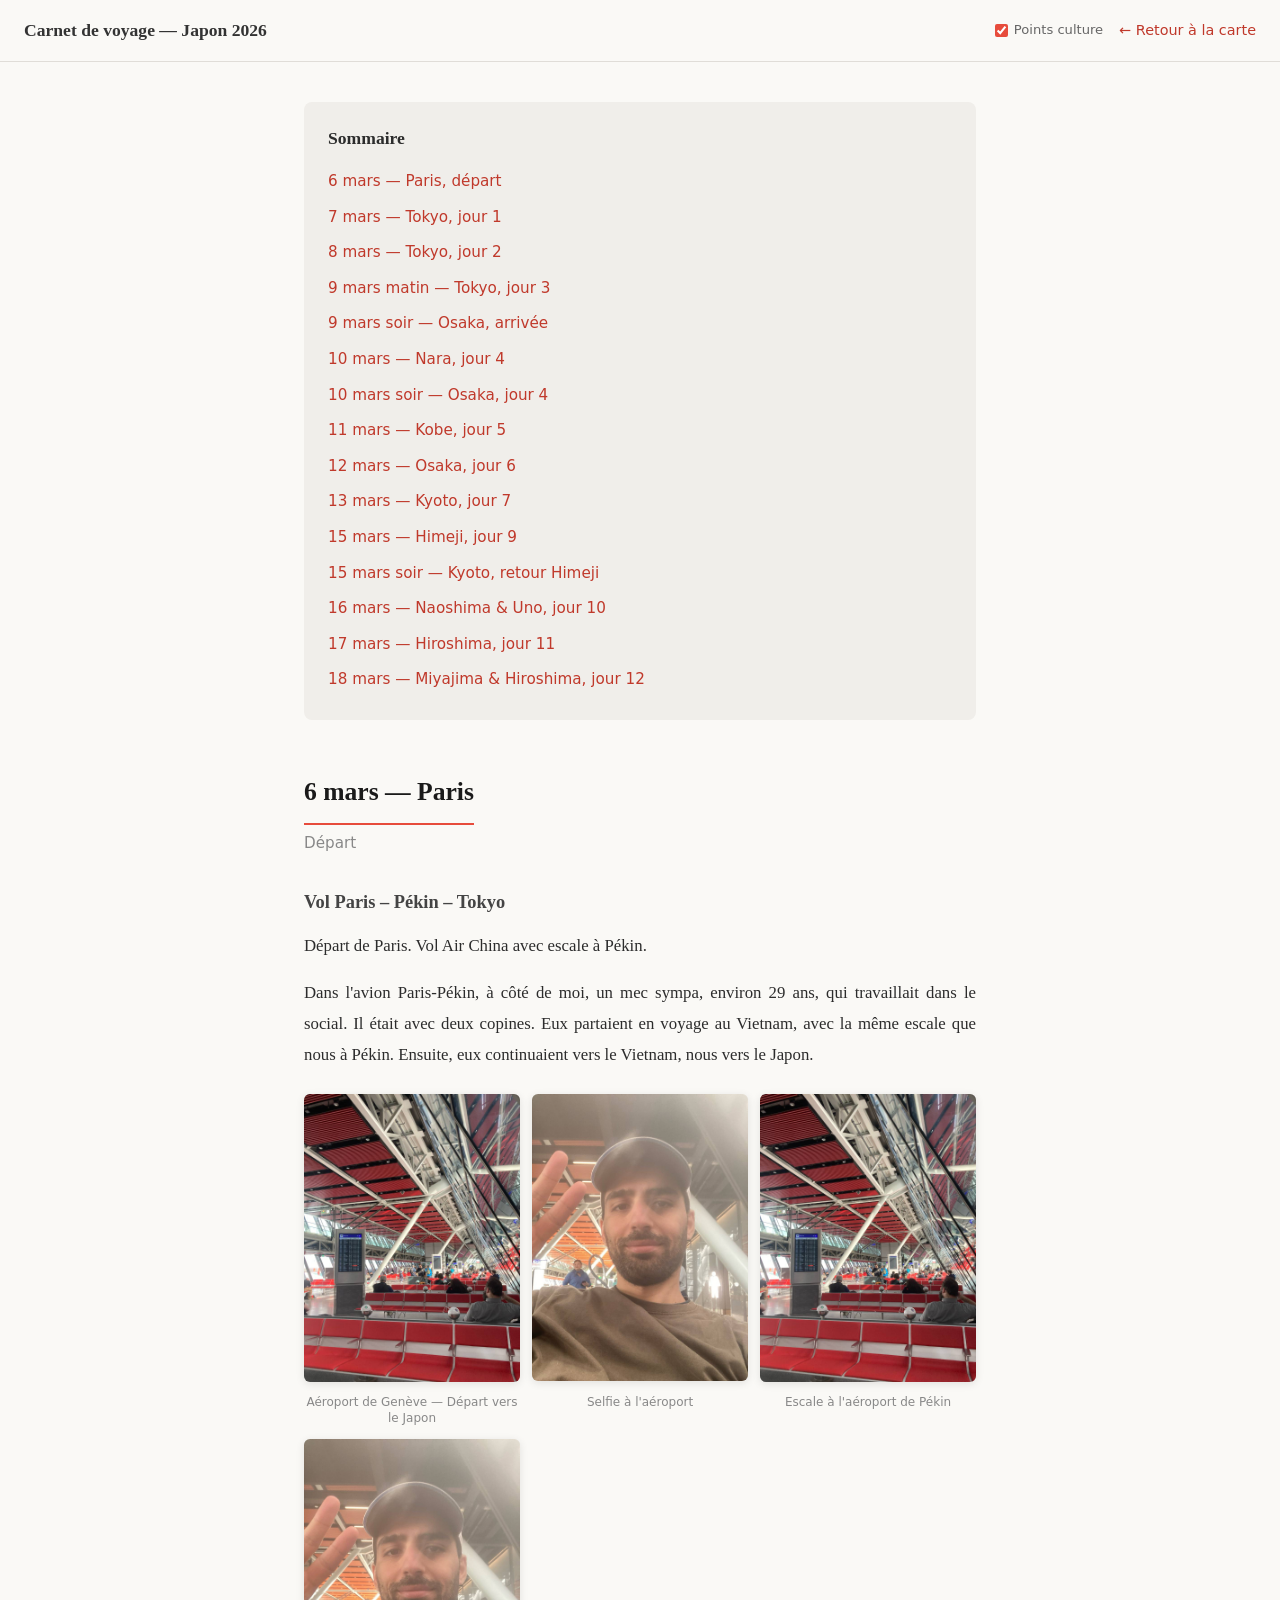
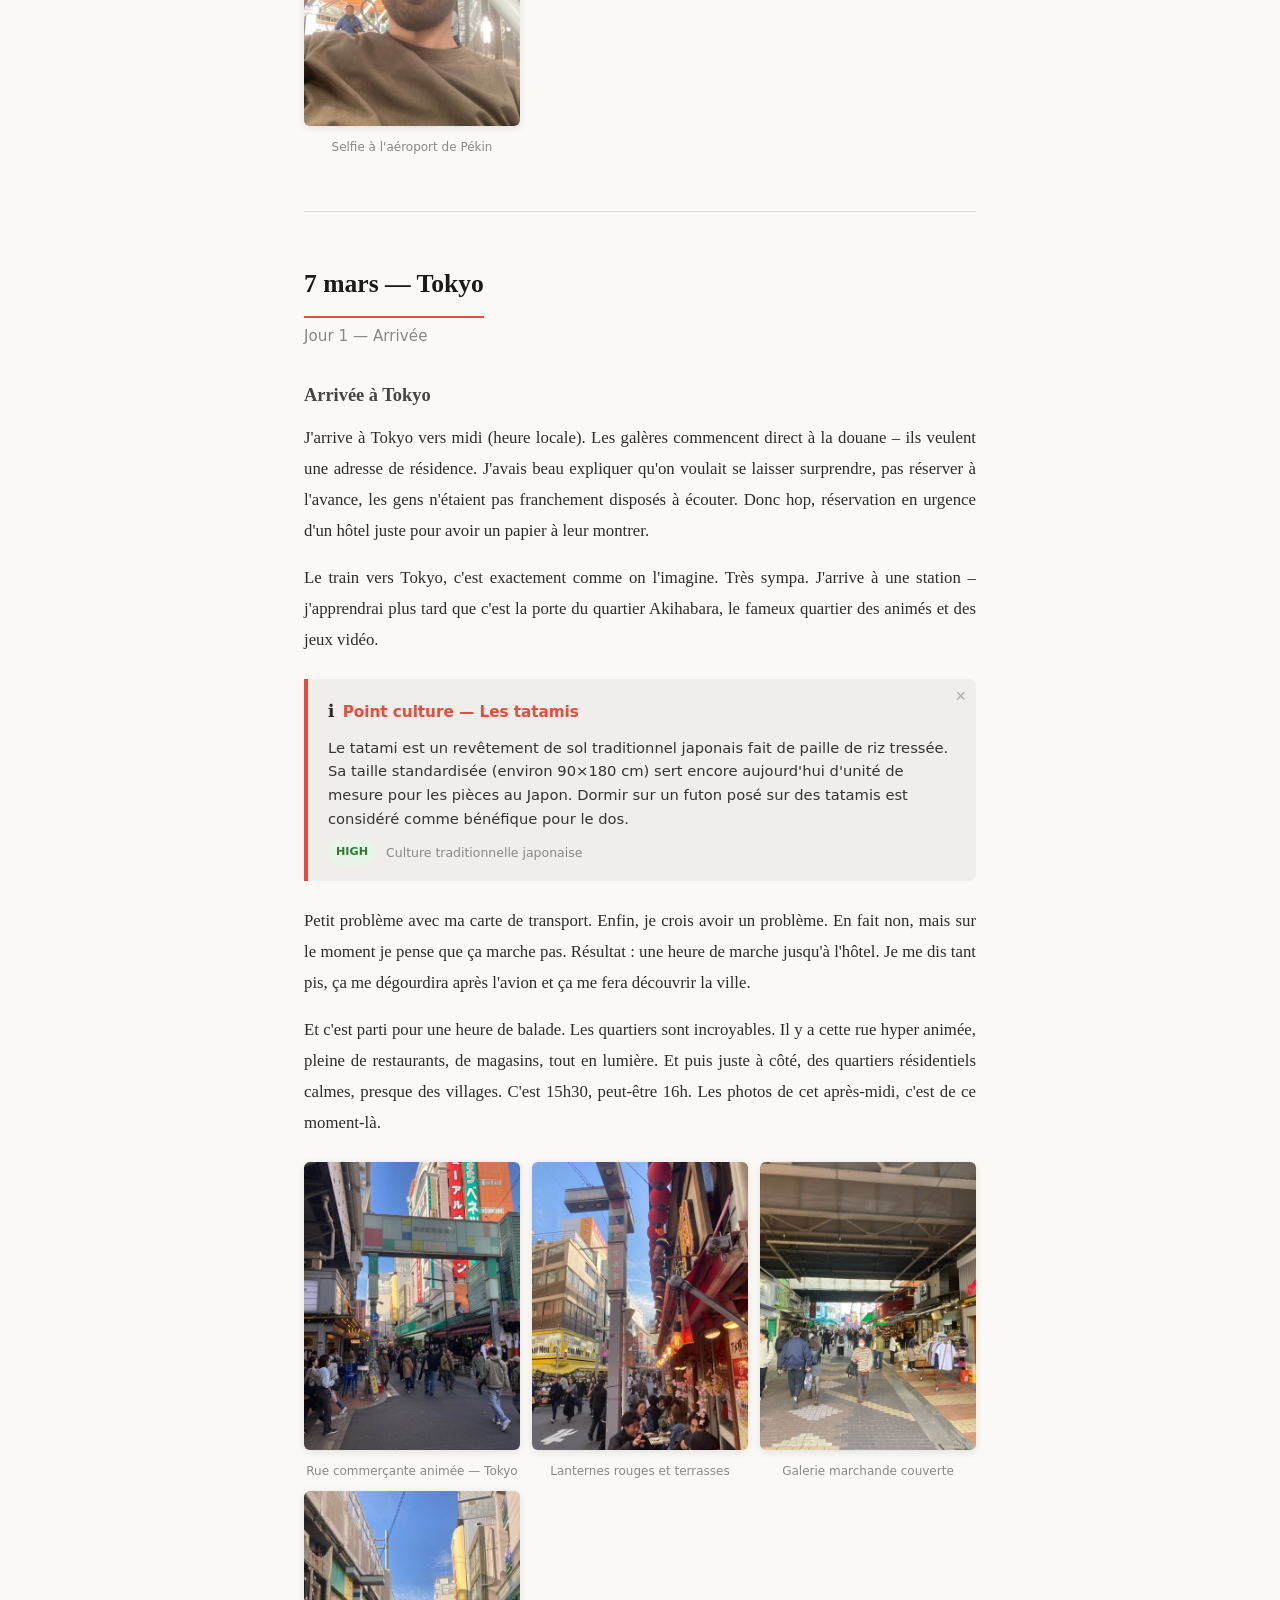
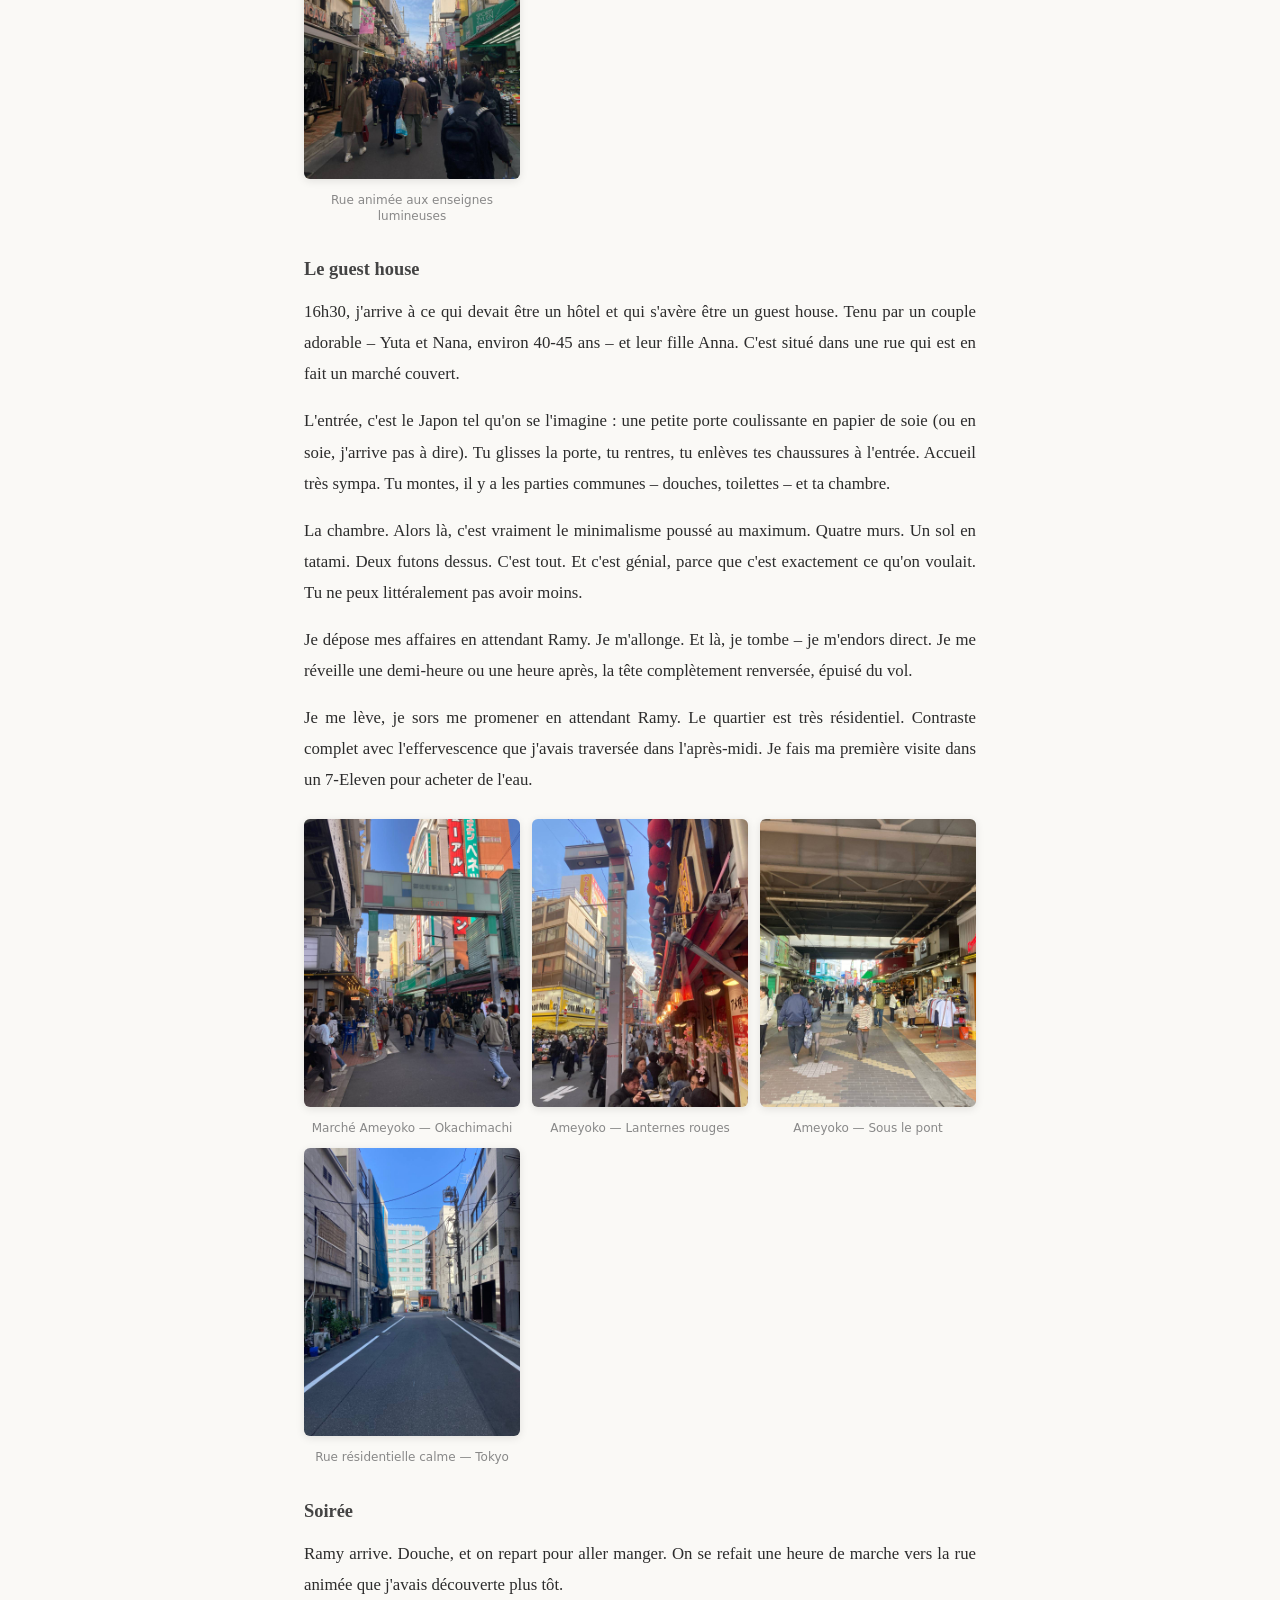
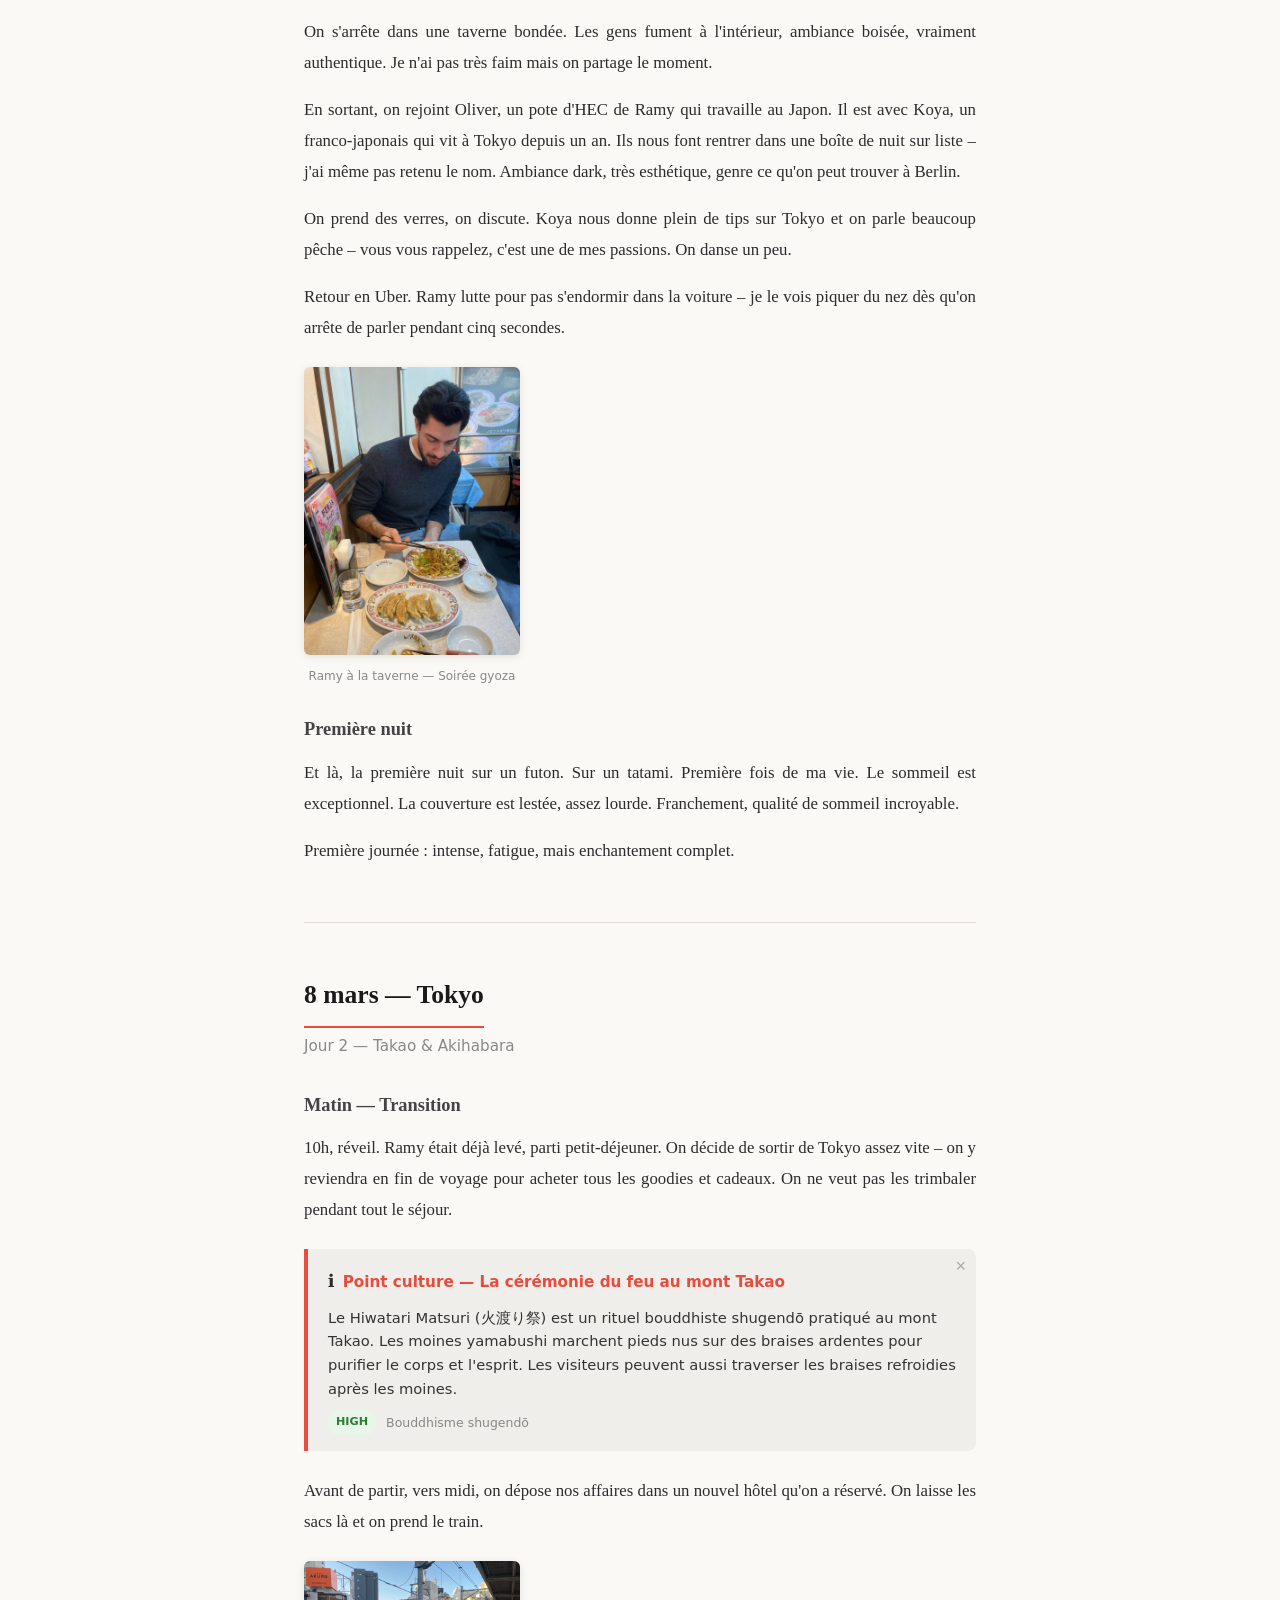
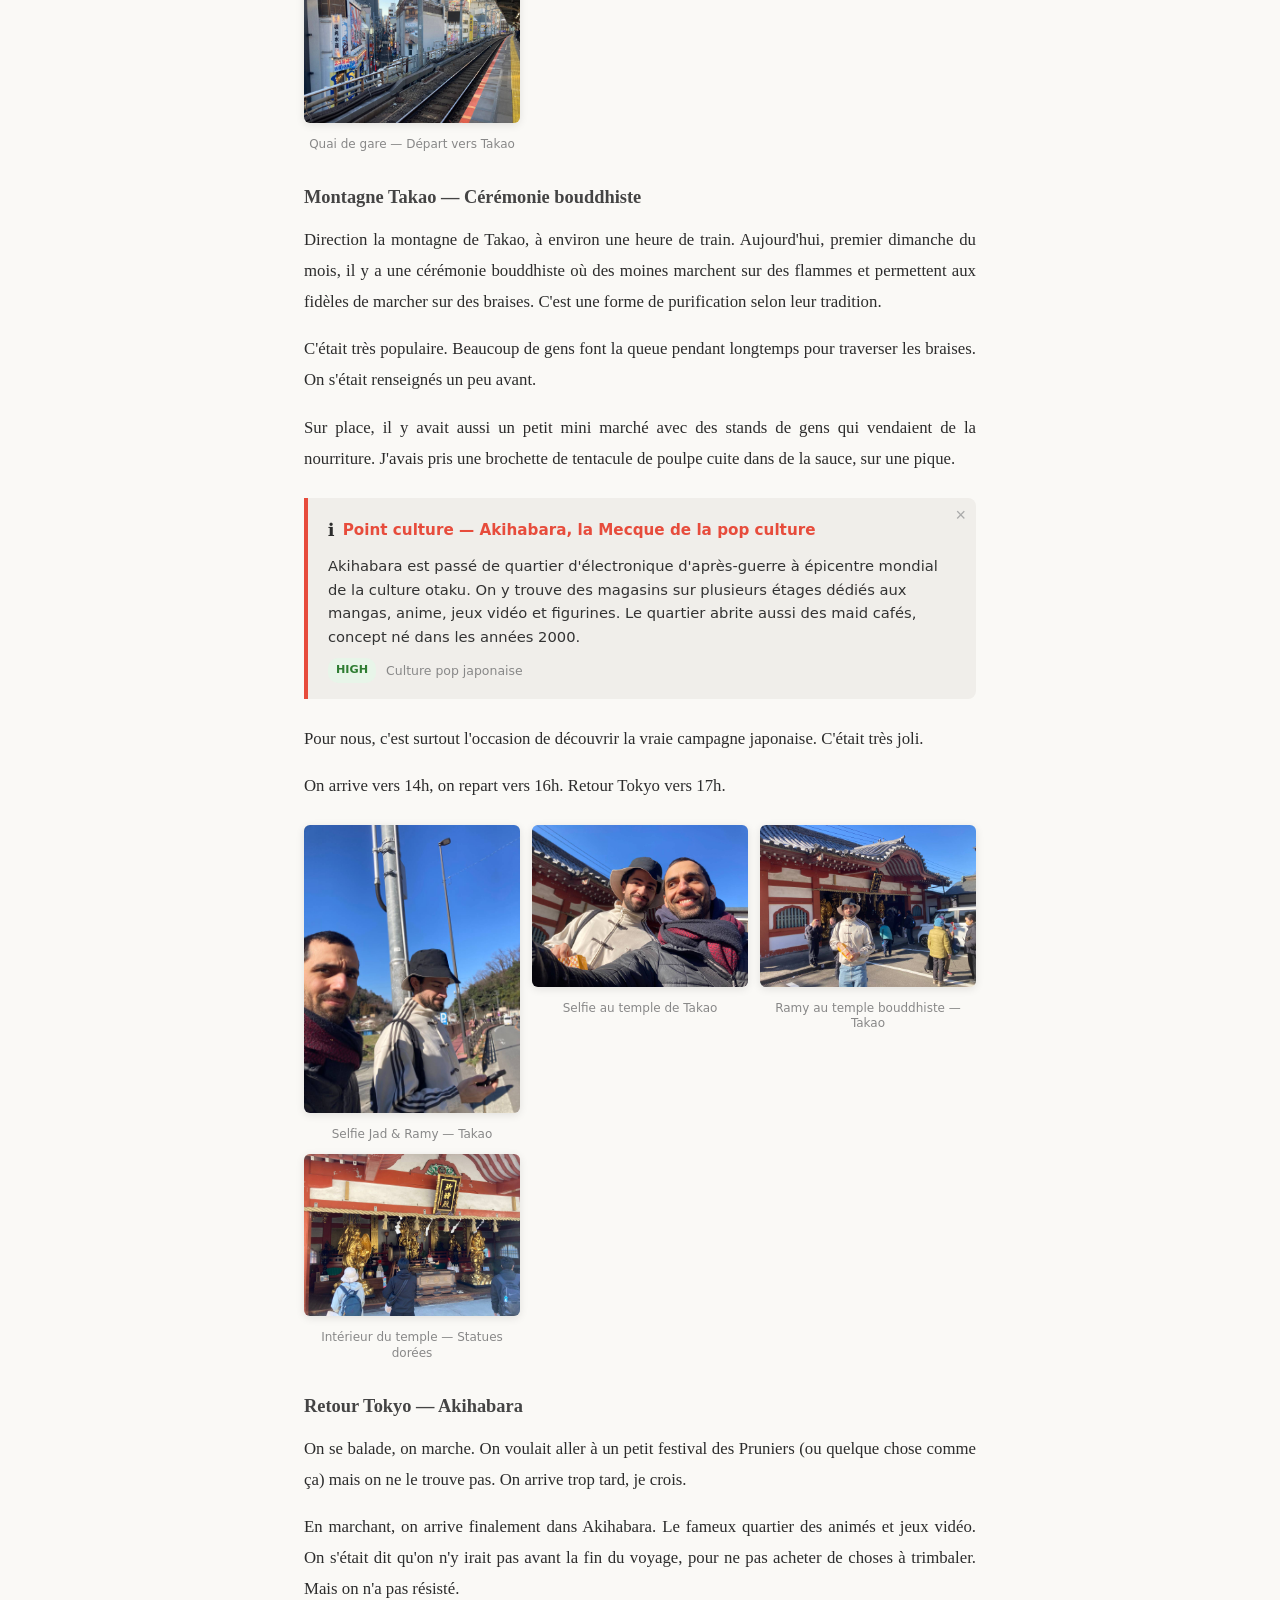
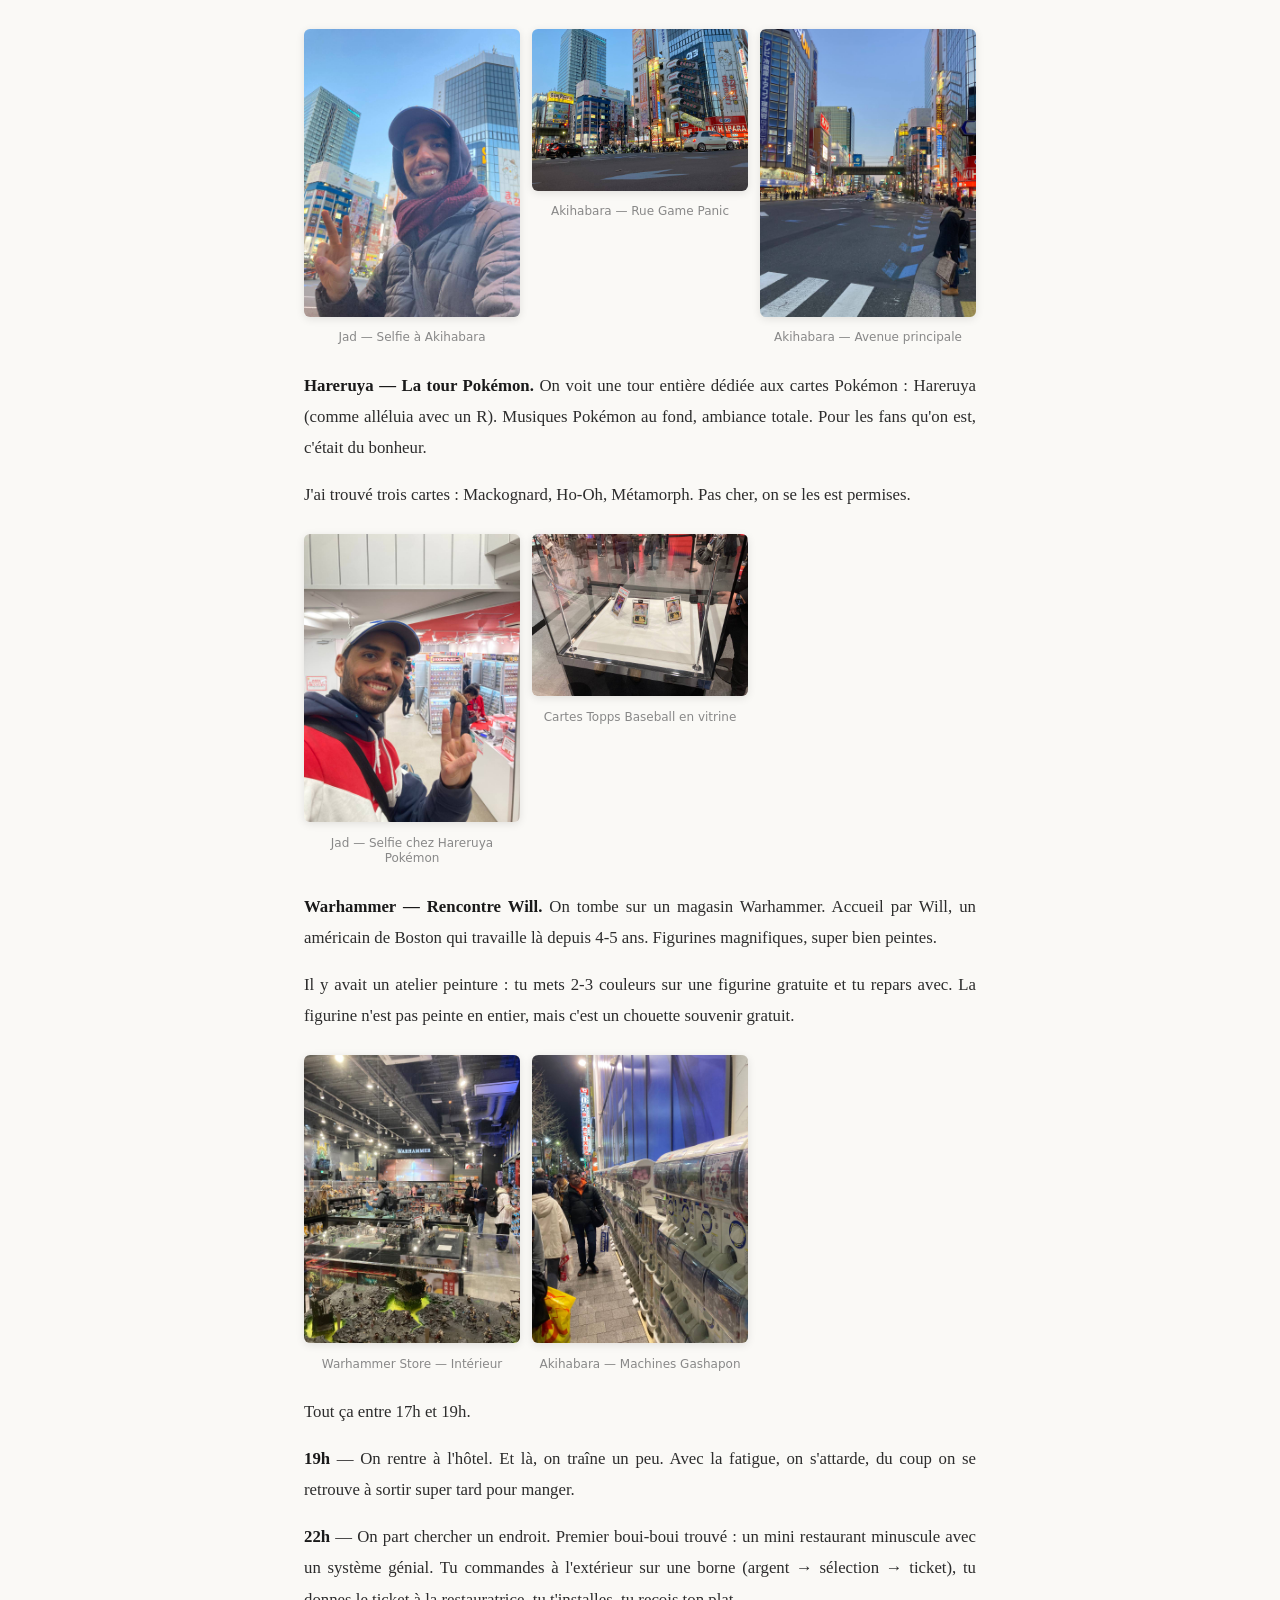
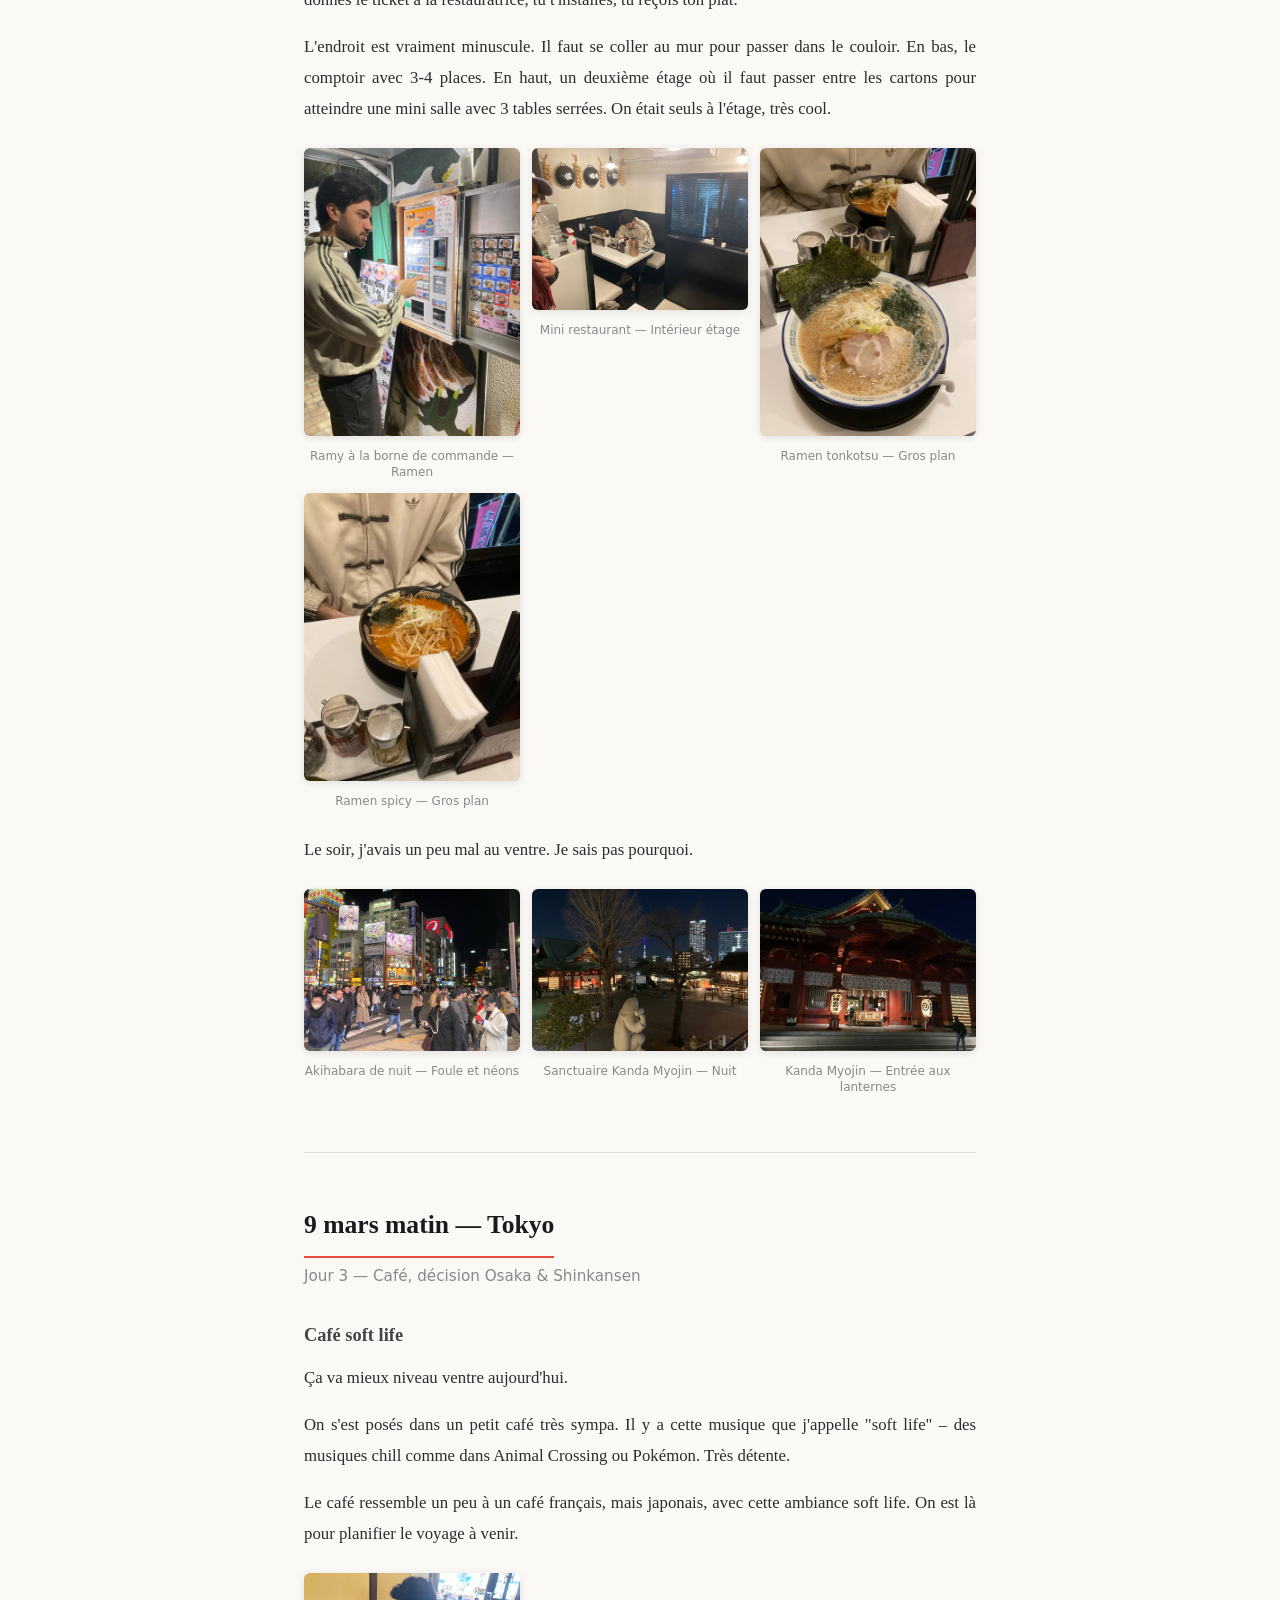
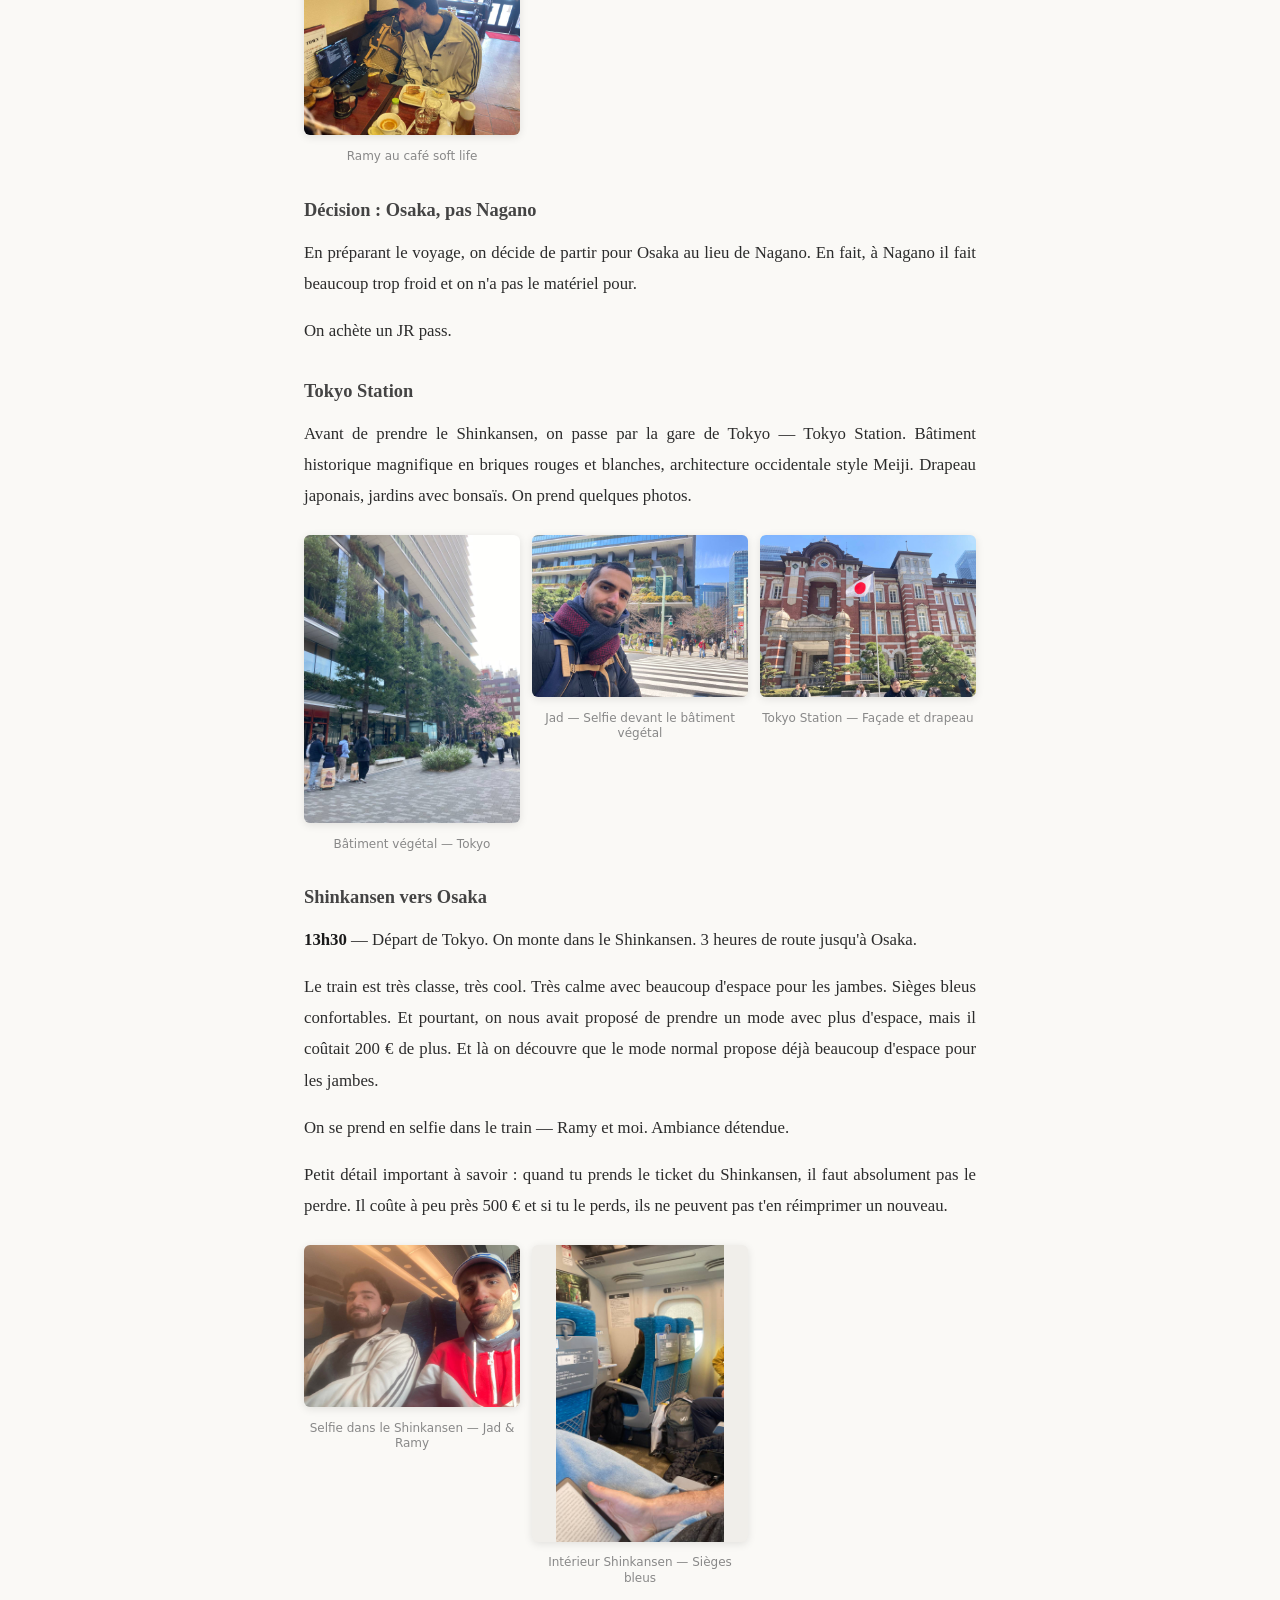
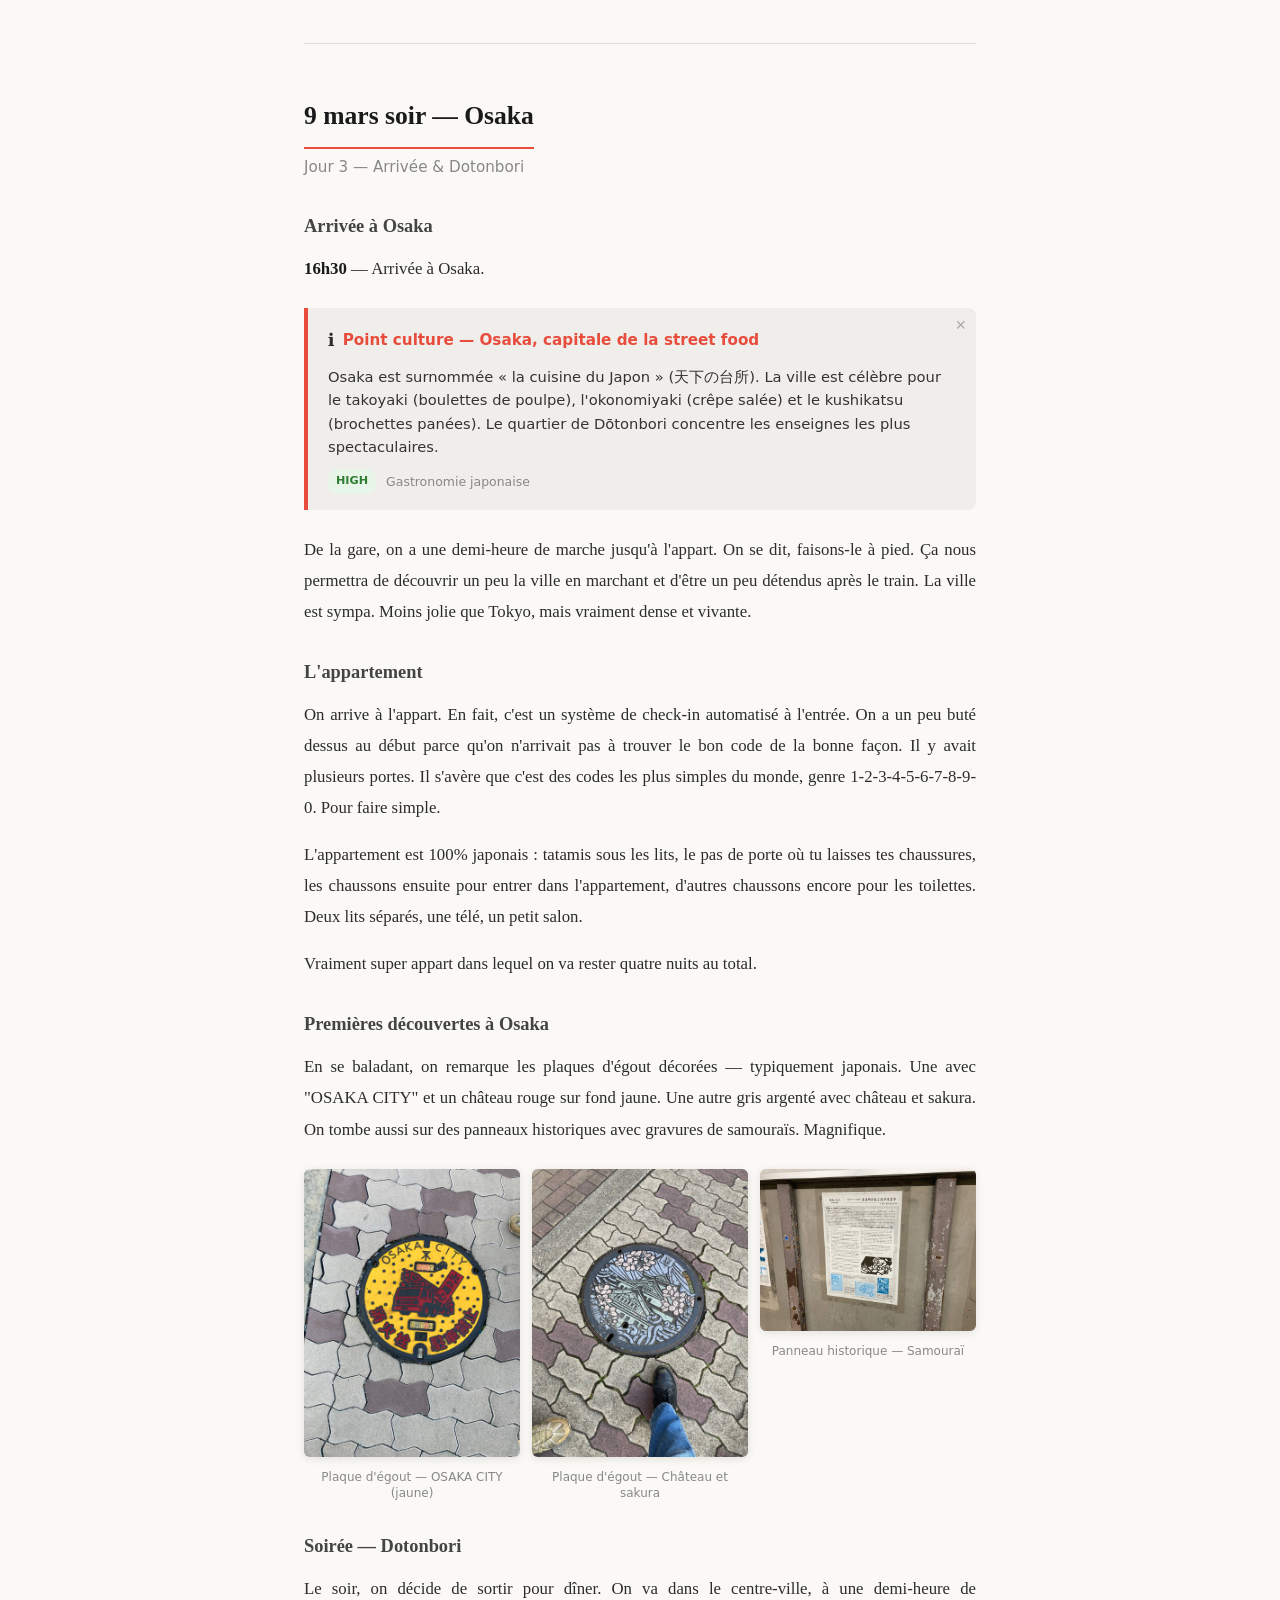
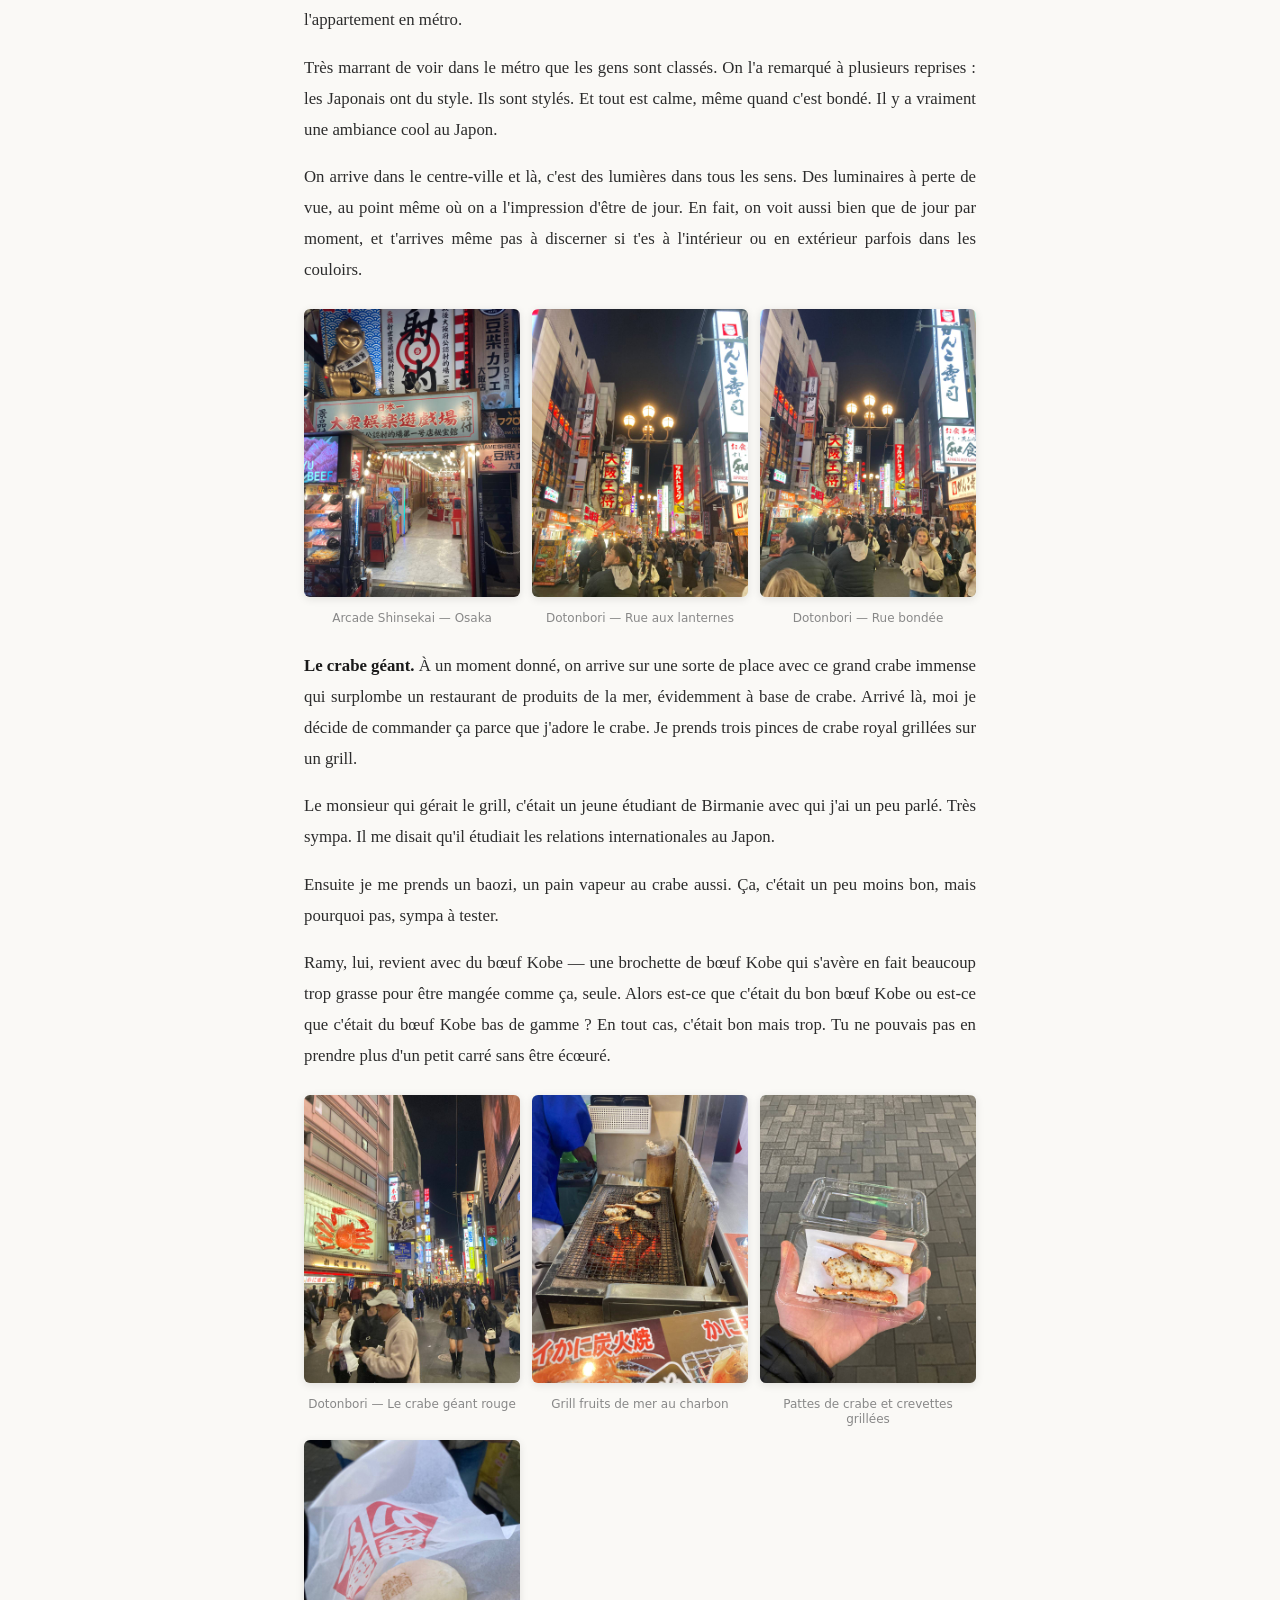
==== commit 885f9982: "Ramy avec un y Co-Authored-By: Claude Fable 5 <noreply@anthropic.com>" ====
--- a/journal.html
+++ b/journal.html
@@ -107,8 +107,8 @@
       <p>16h30, j'arrive à ce qui devait être un hôtel et qui s'avère être un guest house. Tenu par un couple adorable – Yuta et Nana, environ 40-45 ans – et leur fille Anna. C'est situé dans une rue qui est en fait un marché couvert.</p>
       <p>L'entrée, c'est le Japon tel qu'on se l'imagine : une petite porte coulissante en papier de soie (ou en soie, j'arrive pas à dire). Tu glisses la porte, tu rentres, tu enlèves tes chaussures à l'entrée. Accueil très sympa. Tu montes, il y a les parties communes – douches, toilettes – et ta chambre.</p>
       <p>La chambre. Alors là, c'est vraiment le minimalisme poussé au maximum. Quatre murs. Un sol en tatami. Deux futons dessus. C'est tout. Et c'est génial, parce que c'est exactement ce qu'on voulait. Tu ne peux littéralement pas avoir moins.</p>
-      <p>Je dépose mes affaires en attendant Rami. Je m'allonge. Et là, je tombe – je m'endors direct. Je me réveille une demi-heure ou une heure après, la tête complètement renversée, épuisé du vol.</p>
-      <p>Je me lève, je sors me promener en attendant Rami. Le quartier est très résidentiel. Contraste complet avec l'effervescence que j'avais traversée dans l'après-midi. Je fais ma première visite dans un 7-Eleven pour acheter de l'eau.</p>
+      <p>Je dépose mes affaires en attendant Ramy. Je m'allonge. Et là, je tombe – je m'endors direct. Je me réveille une demi-heure ou une heure après, la tête complètement renversée, épuisé du vol.</p>
+      <p>Je me lève, je sors me promener en attendant Ramy. Le quartier est très résidentiel. Contraste complet avec l'effervescence que j'avais traversée dans l'après-midi. Je fais ma première visite dans un 7-Eleven pour acheter de l'eau.</p>
       <div class="photo-grid">
 
       <figure class="journal-photo">
@@ -397,7 +397,7 @@
       <p><strong>Le crabe géant.</strong> À un moment donné, on arrive sur une sorte de place avec ce grand crabe immense qui surplombe un restaurant de produits de la mer, évidemment à base de crabe. Arrivé là, moi je décide de commander ça parce que j'adore le crabe. Je prends trois pinces de crabe royal grillées sur un grill.</p>
       <p>Le monsieur qui gérait le grill, c'était un jeune étudiant de Birmanie avec qui j'ai un peu parlé. Très sympa. Il me disait qu'il étudiait les relations internationales au Japon.</p>
       <p>Ensuite je me prends un baozi, un pain vapeur au crabe aussi. Ça, c'était un peu moins bon, mais pourquoi pas, sympa à tester.</p>
-      <p>Rami, lui, revient avec du bœuf Kobe — une brochette de bœuf Kobe qui s'avère en fait beaucoup trop grasse pour être mangée comme ça, seule. Alors est-ce que c'était du bon bœuf Kobe ou est-ce que c'était du bœuf Kobe bas de gamme ? En tout cas, c'était bon mais trop. Tu ne pouvais pas en prendre plus d'un petit carré sans être écœuré.</p>
+      <p>Ramy, lui, revient avec du bœuf Kobe — une brochette de bœuf Kobe qui s'avère en fait beaucoup trop grasse pour être mangée comme ça, seule. Alors est-ce que c'était du bon bœuf Kobe ou est-ce que c'était du bœuf Kobe bas de gamme ? En tout cas, c'était bon mais trop. Tu ne pouvais pas en prendre plus d'un petit carré sans être écœuré.</p>
       <div class="photo-grid">
 
       <figure class="journal-photo">
@@ -448,8 +448,8 @@
       <h2>10 mars — Nara</h2>
       <p class="section-subtitle">Jour 4 — Cerfs, Todai-ji &amp; souvenirs</p>
 
-      <h3>Grande nouvelle pour Rami</h3>
-      <p>9h du matin, Rami a un call avec l'équipe de son nouveau job. Il a eu une grande nouvelle. Une grande nouvelle pour lui. On est très content.</p>
+      <h3>Grande nouvelle pour Ramy</h3>
+      <p>9h du matin, Ramy a un call avec l'équipe de son nouveau job. Il a eu une grande nouvelle. Une grande nouvelle pour lui. On est très content.</p>
 
       <h3>Départ pour Nara</h3>
       <p>Réveil vers 10h. On part pour Nara, la ville juste à côté d'Osaka, connue pour la multitude de cerfs qui sont au contact de l'humain.</p>
@@ -473,7 +473,7 @@
       <h3>Déjeuner — Restaurant typique japonais</h3>
       <p>On s'est posé un peu par hasard, plutôt pour visiter des boutiques. On s'est vu proposer de manger dans un restaurant qui se trouvait en haut.</p>
       <p>En fait, c'était trop bien. Un restaurant vraiment typique japonais, tout boisé. Une table très basse — vraiment, on est assis plus bas que la hauteur du genou.</p>
-      <p>Moi : des udon au bœuf. Rami : une sorte de riz aux œufs. Accompagnement : un bon thé, avec un petit bout de noisette.</p>
+      <p>Moi : des udon au bœuf. Ramy : une sorte de riz aux œufs. Accompagnement : un bon thé, avec un petit bout de noisette.</p>
       <p>Très sympa. On a pu discuter géopolitique pendant le repas.</p>
 
       <h3>Retour</h3>
@@ -557,7 +557,7 @@
       <p class="section-subtitle">Château d'Osaka, artistes de rue, Kuromon Ichiba Market</p>
 
       <h3>Réveil & départ pour le château</h3>
-      <p>Réveil à 11h. On devait aller voir le château d'Osaka, donc on y va direct. Arrivés sur place, Rami ne se sent pas très bien. On cherche des takoyaki devant le château — introuvables. On finit par trouver un restaurant.</p>
+      <p>Réveil à 11h. On devait aller voir le château d'Osaka, donc on y va direct. Arrivés sur place, Ramy ne se sent pas très bien. On cherche des takoyaki devant le château — introuvables. On finit par trouver un restaurant.</p>
 
       <h3>Château d'Osaka — coup de cœur absolu</h3>
       <p>Le château, c'est comme un grand pavillon blanc, magnifiquement décoré, qui surplombe une grande étendue en plusieurs niveaux. Chaque étage doit faire entre 10 et 20 mètres de hauteur.</p>
@@ -608,7 +608,7 @@
 
       <h3>Galerie de photos — rencontre touchante</h3>
       <p>On s'arrête dans une petite galerie de photos. À l'étage, un couple de personnes âgées — le monsieur est le photographe lui-même. Photos de nature au lac d'Otsu : hérons, plantes, paysages. Super gentils. J'arrive à baragouiner quelques mots en japonais.</p>
-      <p>Ils nous offrent des <strong>sets de photos</strong>. Rami repart même avec un <strong>livre de photos</strong>. Tout gratuitement. Touchant.</p>
+      <p>Ils nous offrent des <strong>sets de photos</strong>. Ramy repart même avec un <strong>livre de photos</strong>. Tout gratuitement. Touchant.</p>
 
       <h3>Grand sanctuaire shinto rouge</h3>
       <p>On arrive à un grand sanctuaire shinto très connu. Tout rouge, précédé d'une grande porte rouge qui surplombe une très longue route. Le quartier autour est plus traditionnel.</p>
@@ -649,7 +649,7 @@
       <p>En sortant, on s'arrête pour manger des <strong>boulettes de riz au poulpe</strong>. Décevantes : seulement 2-3 copeaux de poulpe sur 2 boulettes. Très bon, mais pas assez de poulpe.</p>
 
       <h3>Shopping</h3>
-      <p>Rami passe à <strong>Uniqlo</strong> pour de nouveaux collants (les premiers trop petits). Moi, je cherche un <strong>nouvel iPhone</strong> — le revendeur est trop cher.</p>
+      <p>Ramy passe à <strong>Uniqlo</strong> pour de nouveaux collants (les premiers trop petits). Moi, je cherche un <strong>nouvel iPhone</strong> — le revendeur est trop cher.</p>
 
       <h3>Retour Kyoto — l'erreur Shinkansen</h3>
       <p>On découvre qu'il y a <strong>plusieurs types de Shinkansen</strong> pas tous aussi rapides. Un fait le trajet en 30 minutes, un autre en 2 heures. On se dépêche… et on prend <strong>celui qui prend 2 heures</strong>.</p>
@@ -661,7 +661,7 @@
       <h2>15 mars soir — Kyoto</h2>
       <p class="section-subtitle">Retour de Himeji — balade nocturne</p>
 
-      <h3>Rami au McDo — Jad se promène</h3>
+      <h3>Ramy au McDo — Jad se promène</h3>
       <p>On arrive à Kyoto en fin d'après-midi/début de soirée. Mon ami décide d'aller manger un <strong>McDo</strong>. Pendant ce temps, moi, je décide de <strong>me promener tranquillement à Kyoto</strong>.</p>
 
       <h3>Apple Store — vérification iPhone</h3>
@@ -708,7 +708,7 @@
       <p>L'île est <strong>elle-même entourée d'autres îles</strong> plus ou moins éloignées. Un paysage feutré : des îles toutes en collines et montagnes qui se fondent dans le lointain, tout autour. Le coucher de soleil prenait une <strong>dimension assez particulière</strong> à cet endroit.</p>
 
       <h3>Repas à l'auberge du port</h3>
-      <p>Petite auberge à proximité du port, qui fait aussi restaurant. <strong>Rami</strong> : sashimis et gyozas croustillants frits — très bons. <strong>Jad</strong> : flounder (poisson plat blanc frit, très croustillant) avec riz — très très bon. J'ai goûté les gyozas de Rami.</p>
+      <p>Petite auberge à proximité du port, qui fait aussi restaurant. <strong>Ramy</strong> : sashimis et gyozas croustillants frits — très bons. <strong>Jad</strong> : flounder (poisson plat blanc frit, très croustillant) avec riz — très très bon. J'ai goûté les gyozas de Ramy.</p>
 
       <h3>Ferry retour — de nuit</h3>
       <p>Ferry retour de nuit. Découverte de l'<strong>espace intérieur</strong> : un hall immense avec fauteuils et sièges. Confirmation de la capacité d'environ 500 personnes, plus voitures et véhicules dans la coque.</p>
@@ -727,7 +727,7 @@
 
       <h3>Arrivée à Hiroshima</h3>
       <p>Arrivée à Hiroshima après la nuit à Uno. Marche vers l'hôtel à pied. La ville ressemble à Osaka et Tokyo — grands buildings partout — mais en un peu <strong>plus industriel</strong>, un peu plus ancien, un peu plus vétuste.</p>
-      <p>Le soleil est agréable vers midi. Perception personnelle : une <strong>coloration un peu jaune du soleil</strong>. Rami ne voit pas ça — peut-être pas objectif.</p>
+      <p>Le soleil est agréable vers midi. Perception personnelle : une <strong>coloration un peu jaune du soleil</strong>. Ramy ne voit pas ça — peut-être pas objectif.</p>
 
       <h3>Château d'Hiroshima</h3>
       <p>À mi-chemin vers le Peace Memorial, on tombe sur le château d'Hiroshima. On ne savait pas qu'il y en avait un.</p>
@@ -735,13 +735,13 @@
 
       <h3>Sanctuaire — Statues de poissons</h3>
       <p>En sortant du château, on tombe sur un sanctuaire. Jad avoue <strong>ne pas savoir faire la différence</strong> entre shinto et bouddhiste.</p>
-      <p>Des statues de <strong>truite ou saumon</strong> remontant un cours d'eau — symbole de chance, bonne fortune, effort. Je fais ma <strong>calligraphie Goshuin</strong>. Rami achète un petit <strong>thorac</strong> : un poisson en céramique avec dans sa bouche un papier roulé prédisant la fortune. Le papier annonçait <strong>bonne fortune dans projets ambitieux</strong> — bon reflet de ce qu'il vise en ce moment.</p>
+      <p>Des statues de <strong>truite ou saumon</strong> remontant un cours d'eau — symbole de chance, bonne fortune, effort. Je fais ma <strong>calligraphie Goshuin</strong>. Ramy achète un petit <strong>thorac</strong> : un poisson en céramique avec dans sa bouche un papier roulé prédisant la fortune. Le papier annonçait <strong>bonne fortune dans projets ambitieux</strong> — bon reflet de ce qu'il vise en ce moment.</p>
 
       <h3>Peace Memorial d'Hiroshima</h3>
       <p>Grand parc avec une <strong>flamme</strong>. Un <strong>bâtiment détruit classé</strong> aux abords de la grande place. Le musée est apparemment très long — 3-4 heures — on décide de ne pas le faire. On vient voir, visiter quand même, en <strong>signe de respect</strong> pour cette place importante.</p>
 
       <h3>Restaurant — Peace Memorial</h3>
-      <p>Restaurant juste à côté. <strong>Jad</strong> : udon + friture d'anguille. <strong>Rami</strong> : ramen pimenté.</p>
+      <p>Restaurant juste à côté. <strong>Jad</strong> : udon + friture d'anguille. <strong>Ramy</strong> : ramen pimenté.</p>
 
       <h3>Quartier commerçant</h3>
       <p>On passe par des <strong>galeries couvertes commerciales</strong>. On découvre un quartier connu à Hiroshima — le nom nous échappe. Tout est <strong>étonnamment proche</strong> : château, Peace Memorial, parc, quartier commerçant. Beaucoup de boutiques : cartes Pokémon, jeux vidéo, animés.</p>
@@ -753,9 +753,9 @@
       <p><strong>Première fois du séjour</strong> : deux chambres séparées. Chacun dans sa chambre : 2 lits, mezzanine, salle de bain. Hôtel 4 étoiles, chambres très cosy. Pas l'hôtel où on se sent le mieux, mais confortable. Le quartier : bâtiments très urbains, pas un endroit où on a envie de s'éterniser.</p>
 
       <h3>Soirée — Restaurant chinois & antiquaire</h3>
-      <p>L'après-midi, séparation : Jad rentre se reposer à l'hôtel, Rami part chercher des montres. Retrouvailles en centre-ville le soir.</p>
+      <p>L'après-midi, séparation : Jad rentre se reposer à l'hôtel, Ramy part chercher des montres. Retrouvailles en centre-ville le soir.</p>
       <p>On tombe par hasard sur un <strong>restaurant chinois</strong>. Bondé de monde, beaucoup de locaux, bonne ambiance — les gens riaient, ça donnait envie de rentrer. On ne savait même pas que c'était chinois. Raviolis, pousses d'ail avec viande, plein de plats. Assez bon, bien mangé.</p>
-      <p>Ensuite, une boutique <strong>antiquaire japonais</strong>. On en avait déjà fait un à Osaka — celui-ci est incroyable. Des objets vraiment jolis, vraiment pas chers. <strong>Rami</strong> : affiche murale calligraphiée. <strong>Jad</strong> : estampe japonaise imprimée — bateau de pêche, thématique qui m'est chère — plus quelques pages d'un ancien livre japonais en cadeaux pour l'entourage. Très content, belle découverte.</p>
+      <p>Ensuite, une boutique <strong>antiquaire japonais</strong>. On en avait déjà fait un à Osaka — celui-ci est incroyable. Des objets vraiment jolis, vraiment pas chers. <strong>Ramy</strong> : affiche murale calligraphiée. <strong>Jad</strong> : estampe japonaise imprimée — bateau de pêche, thématique qui m'est chère — plus quelques pages d'un ancien livre japonais en cadeaux pour l'entourage. Très content, belle découverte.</p>
       <p>On finit au <strong>café rétro</strong> : Street Fighter 2 (avec Ken, les huracans), Mario Kart premières versions. Boissons. Très cool, franchement très sympa.</p>
     </section>
 
@@ -794,7 +794,7 @@
       <p>On se retrouve pour un <strong>restaurant italien</strong>. Envie de changer un peu d'air — la cuisine japonaise gravite autour de quelques saveurs, après plusieurs jours on a envie de varier.</p>
       <p>Les Japonais adorent les restaurants italiens — il y en a plein, beaucoup plus que n'importe quelle autre cuisine étrangère. Étonnamment fans.</p>
       <p>Le restaurant est <strong>vide</strong>. Le tenancier est introverti — pas méchant mais pas chaleureux. Emploie le moins de mots possible.</p>
-      <p>La <strong>planche charcuterie et fromage</strong> : très bonne, très bonne qualité. Ça fait du bien avec des pains à l'ail. <strong>Rami</strong> : pâtes sauce huile et légumes — pas très bon, assez fade. <strong>Jad</strong> : <strong>pâtes à la crème fondue Hiroshima</strong> — vraiment bon, vraiment très bonnes, très bon souvenir.</p>
+      <p>La <strong>planche charcuterie et fromage</strong> : très bonne, très bonne qualité. Ça fait du bien avec des pains à l'ail. <strong>Ramy</strong> : pâtes sauce huile et légumes — pas très bon, assez fade. <strong>Jad</strong> : <strong>pâtes à la crème fondue Hiroshima</strong> — vraiment bon, vraiment très bonnes, très bon souvenir.</p>
     </section>
 
   </main>
